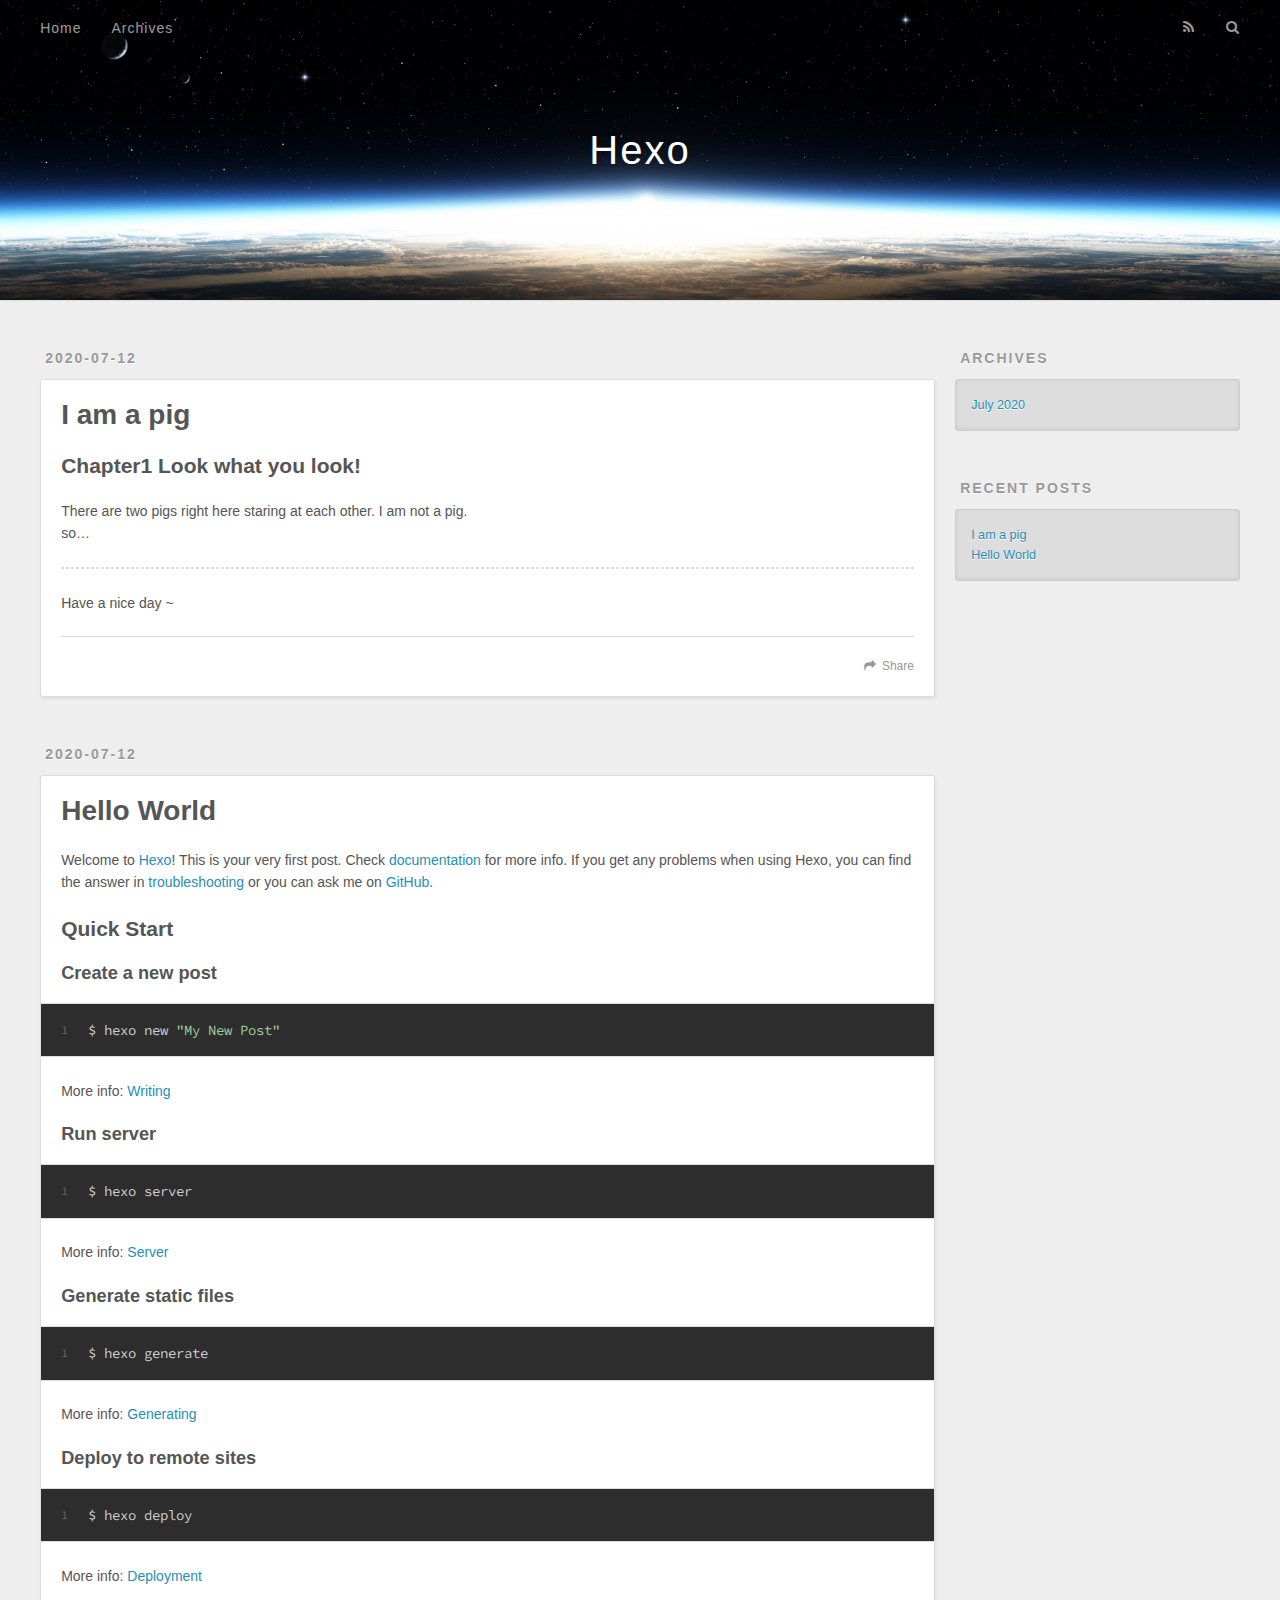
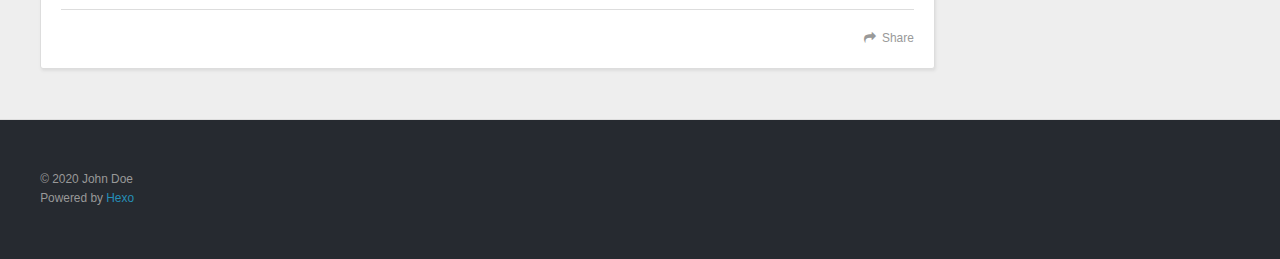
==== index.html @ 0ea75482 "Site updated: 2020-07-12 12:18:48" ====
<!DOCTYPE html>
<html>
<head>
  <meta charset="utf-8">
  

  
  <title>Hexo</title>
  <meta name="viewport" content="width=device-width, initial-scale=1, maximum-scale=1">
  <meta property="og:type" content="website">
<meta property="og:title" content="Hexo">
<meta property="og:url" content="http://yoursite.com/index.html">
<meta property="og:site_name" content="Hexo">
<meta property="og:locale" content="en_US">
<meta property="article:author" content="John Doe">
<meta name="twitter:card" content="summary">
  
    <link rel="alternate" href="/atom.xml" title="Hexo" type="application/atom+xml">
  
  
    <link rel="icon" href="/favicon.png">
  
  
    <link href="//fonts.googleapis.com/css?family=Source+Code+Pro" rel="stylesheet" type="text/css">
  
  
<link rel="stylesheet" href="/css/style.css">

<meta name="generator" content="Hexo 4.2.1"></head>

<body>
  <div id="container">
    <div id="wrap">
      <header id="header">
  <div id="banner"></div>
  <div id="header-outer" class="outer">
    <div id="header-title" class="inner">
      <h1 id="logo-wrap">
        <a href="/" id="logo">Hexo</a>
      </h1>
      
    </div>
    <div id="header-inner" class="inner">
      <nav id="main-nav">
        <a id="main-nav-toggle" class="nav-icon"></a>
        
          <a class="main-nav-link" href="/">Home</a>
        
          <a class="main-nav-link" href="/archives">Archives</a>
        
      </nav>
      <nav id="sub-nav">
        
          <a id="nav-rss-link" class="nav-icon" href="/atom.xml" title="RSS Feed"></a>
        
        <a id="nav-search-btn" class="nav-icon" title="Search"></a>
      </nav>
      <div id="search-form-wrap">
        <form action="//google.com/search" method="get" accept-charset="UTF-8" class="search-form"><input type="search" name="q" class="search-form-input" placeholder="Search"><button type="submit" class="search-form-submit">&#xF002;</button><input type="hidden" name="sitesearch" value="http://yoursite.com"></form>
      </div>
    </div>
  </div>
</header>
      <div class="outer">
        <section id="main">
  
    <article id="post-I-am-a-pig" class="article article-type-post" itemscope itemprop="blogPost">
  <div class="article-meta">
    <a href="/2020/07/12/I-am-a-pig/" class="article-date">
  <time datetime="2020-07-12T03:47:40.000Z" itemprop="datePublished">2020-07-12</time>
</a>
    
  </div>
  <div class="article-inner">
    
    
      <header class="article-header">
        
  
    <h1 itemprop="name">
      <a class="article-title" href="/2020/07/12/I-am-a-pig/">I am a pig</a>
    </h1>
  

      </header>
    
    <div class="article-entry" itemprop="articleBody">
      
        <h2 id="Chapter1-Look-what-you-look"><a href="#Chapter1-Look-what-you-look" class="headerlink" title="Chapter1 Look what you look!"></a>Chapter1 Look what you look!</h2><p>There are two pigs right here staring at each other. I am not a pig.<br>so…</p>
<hr>
<p>Have a nice day ~</p>

      
    </div>
    <footer class="article-footer">
      <a data-url="http://yoursite.com/2020/07/12/I-am-a-pig/" data-id="ckcijpv9600005q3vctbp51r6" class="article-share-link">Share</a>
      
      
    </footer>
  </div>
  
</article>


  
    <article id="post-hello-world" class="article article-type-post" itemscope itemprop="blogPost">
  <div class="article-meta">
    <a href="/2020/07/12/hello-world/" class="article-date">
  <time datetime="2020-07-12T03:37:42.892Z" itemprop="datePublished">2020-07-12</time>
</a>
    
  </div>
  <div class="article-inner">
    
    
      <header class="article-header">
        
  
    <h1 itemprop="name">
      <a class="article-title" href="/2020/07/12/hello-world/">Hello World</a>
    </h1>
  

      </header>
    
    <div class="article-entry" itemprop="articleBody">
      
        <p>Welcome to <a href="https://hexo.io/" target="_blank" rel="noopener">Hexo</a>! This is your very first post. Check <a href="https://hexo.io/docs/" target="_blank" rel="noopener">documentation</a> for more info. If you get any problems when using Hexo, you can find the answer in <a href="https://hexo.io/docs/troubleshooting.html" target="_blank" rel="noopener">troubleshooting</a> or you can ask me on <a href="https://github.com/hexojs/hexo/issues" target="_blank" rel="noopener">GitHub</a>.</p>
<h2 id="Quick-Start"><a href="#Quick-Start" class="headerlink" title="Quick Start"></a>Quick Start</h2><h3 id="Create-a-new-post"><a href="#Create-a-new-post" class="headerlink" title="Create a new post"></a>Create a new post</h3><figure class="highlight bash"><table><tr><td class="gutter"><pre><span class="line">1</span><br></pre></td><td class="code"><pre><span class="line">$ hexo new <span class="string">"My New Post"</span></span><br></pre></td></tr></table></figure>

<p>More info: <a href="https://hexo.io/docs/writing.html" target="_blank" rel="noopener">Writing</a></p>
<h3 id="Run-server"><a href="#Run-server" class="headerlink" title="Run server"></a>Run server</h3><figure class="highlight bash"><table><tr><td class="gutter"><pre><span class="line">1</span><br></pre></td><td class="code"><pre><span class="line">$ hexo server</span><br></pre></td></tr></table></figure>

<p>More info: <a href="https://hexo.io/docs/server.html" target="_blank" rel="noopener">Server</a></p>
<h3 id="Generate-static-files"><a href="#Generate-static-files" class="headerlink" title="Generate static files"></a>Generate static files</h3><figure class="highlight bash"><table><tr><td class="gutter"><pre><span class="line">1</span><br></pre></td><td class="code"><pre><span class="line">$ hexo generate</span><br></pre></td></tr></table></figure>

<p>More info: <a href="https://hexo.io/docs/generating.html" target="_blank" rel="noopener">Generating</a></p>
<h3 id="Deploy-to-remote-sites"><a href="#Deploy-to-remote-sites" class="headerlink" title="Deploy to remote sites"></a>Deploy to remote sites</h3><figure class="highlight bash"><table><tr><td class="gutter"><pre><span class="line">1</span><br></pre></td><td class="code"><pre><span class="line">$ hexo deploy</span><br></pre></td></tr></table></figure>

<p>More info: <a href="https://hexo.io/docs/one-command-deployment.html" target="_blank" rel="noopener">Deployment</a></p>

      
    </div>
    <footer class="article-footer">
      <a data-url="http://yoursite.com/2020/07/12/hello-world/" data-id="ckcijpv9a00015q3v22qj05qs" class="article-share-link">Share</a>
      
      
    </footer>
  </div>
  
</article>


  


</section>
        
          <aside id="sidebar">
  
    

  
    

  
    
  
    
  <div class="widget-wrap">
    <h3 class="widget-title">Archives</h3>
    <div class="widget">
      <ul class="archive-list"><li class="archive-list-item"><a class="archive-list-link" href="/archives/2020/07/">July 2020</a></li></ul>
    </div>
  </div>


  
    
  <div class="widget-wrap">
    <h3 class="widget-title">Recent Posts</h3>
    <div class="widget">
      <ul>
        
          <li>
            <a href="/2020/07/12/I-am-a-pig/">I am a pig</a>
          </li>
        
          <li>
            <a href="/2020/07/12/hello-world/">Hello World</a>
          </li>
        
      </ul>
    </div>
  </div>

  
</aside>
        
      </div>
      <footer id="footer">
  
  <div class="outer">
    <div id="footer-info" class="inner">
      &copy; 2020 John Doe<br>
      Powered by <a href="http://hexo.io/" target="_blank">Hexo</a>
    </div>
  </div>
</footer>
    </div>
    <nav id="mobile-nav">
  
    <a href="/" class="mobile-nav-link">Home</a>
  
    <a href="/archives" class="mobile-nav-link">Archives</a>
  
</nav>
    

<script src="//ajax.googleapis.com/ajax/libs/jquery/2.0.3/jquery.min.js"></script>


  
<link rel="stylesheet" href="/fancybox/jquery.fancybox.css">

  
<script src="/fancybox/jquery.fancybox.pack.js"></script>




<script src="/js/script.js"></script>




  </div>
</body>
</html>
---- css/style.css ----
body {
  width: 100%;
}
body:before,
body:after {
  content: "";
  display: table;
}
body:after {
  clear: both;
}
html,
body,
div,
span,
applet,
object,
iframe,
h1,
h2,
h3,
h4,
h5,
h6,
p,
blockquote,
pre,
a,
abbr,
acronym,
address,
big,
cite,
code,
del,
dfn,
em,
img,
ins,
kbd,
q,
s,
samp,
small,
strike,
strong,
sub,
sup,
tt,
var,
dl,
dt,
dd,
ol,
ul,
li,
fieldset,
form,
label,
legend,
table,
caption,
tbody,
tfoot,
thead,
tr,
th,
td {
  margin: 0;
  padding: 0;
  border: 0;
  outline: 0;
  font-weight: inherit;
  font-style: inherit;
  font-family: inherit;
  font-size: 100%;
  vertical-align: baseline;
}
body {
  line-height: 1;
  color: #000;
  background: #fff;
}
ol,
ul {
  list-style: none;
}
table {
  border-collapse: separate;
  border-spacing: 0;
  vertical-align: middle;
}
caption,
th,
td {
  text-align: left;
  font-weight: normal;
  vertical-align: middle;
}
a img {
  border: none;
}
input,
button {
  margin: 0;
  padding: 0;
}
input::-moz-focus-inner,
button::-moz-focus-inner {
  border: 0;
  padding: 0;
}
@font-face {
  font-family: FontAwesome;
  font-style: normal;
  font-weight: normal;
  src: url("fonts/fontawesome-webfont.eot?v=#4.0.3");
  src: url("fonts/fontawesome-webfont.eot?#iefix&v=#4.0.3") format("embedded-opentype"), url("fonts/fontawesome-webfont.woff?v=#4.0.3") format("woff"), url("fonts/fontawesome-webfont.ttf?v=#4.0.3") format("truetype"), url("fonts/fontawesome-webfont.svg#fontawesomeregular?v=#4.0.3") format("svg");
}
html,
body,
#container {
  height: 100%;
}
body {
  background: #eee;
  font: 14px -apple-system, BlinkMacSystemFont, "Segoe UI", "Roboto", "Oxygen", "Ubuntu", "Cantarell", "Fira Sans", "Droid Sans", "Helvetica Neue", sans-serif;
  -webkit-text-size-adjust: 100%;
}
.outer {
  max-width: 1220px;
  margin: 0 auto;
  padding: 0 20px;
}
.outer:before,
.outer:after {
  content: "";
  display: table;
}
.outer:after {
  clear: both;
}
.inner {
  display: inline;
  float: left;
  width: 98.33333333333333%;
  margin: 0 0.833333333333333%;
}
.left,
.alignleft {
  float: left;
}
.right,
.alignright {
  float: right;
}
.clear {
  clear: both;
}
#container {
  position: relative;
}
.mobile-nav-on {
  overflow: hidden;
}
#wrap {
  height: 100%;
  width: 100%;
  position: absolute;
  top: 0;
  left: 0;
  -webkit-transition: 0.2s ease-out;
  -moz-transition: 0.2s ease-out;
  -ms-transition: 0.2s ease-out;
  transition: 0.2s ease-out;
  z-index: 1;
  background: #eee;
}
.mobile-nav-on #wrap {
  left: 280px;
}
@media screen and (min-width: 768px) {
  #main {
    display: inline;
    float: left;
    width: 73.33333333333333%;
    margin: 0 0.833333333333333%;
  }
}
.article-date,
.article-category-link,
.archive-year,
.widget-title {
  text-decoration: none;
  text-transform: uppercase;
  letter-spacing: 2px;
  color: #999;
  margin-bottom: 1em;
  margin-left: 5px;
  line-height: 1em;
  text-shadow: 0 1px #fff;
  font-weight: bold;
}
.article-inner,
.archive-article-inner {
  background: #fff;
  -webkit-box-shadow: 1px 2px 3px #ddd;
  box-shadow: 1px 2px 3px #ddd;
  border: 1px solid #ddd;
  border-radius: 3px;
}
.article-entry h1,
.widget h1 {
  font-size: 2em;
}
.article-entry h2,
.widget h2 {
  font-size: 1.5em;
}
.article-entry h3,
.widget h3 {
  font-size: 1.3em;
}
.article-entry h4,
.widget h4 {
  font-size: 1.2em;
}
.article-entry h5,
.widget h5 {
  font-size: 1em;
}
.article-entry h6,
.widget h6 {
  font-size: 1em;
  color: #999;
}
.article-entry hr,
.widget hr {
  border: 1px dashed #ddd;
}
.article-entry strong,
.widget strong {
  font-weight: bold;
}
.article-entry em,
.widget em,
.article-entry cite,
.widget cite {
  font-style: italic;
}
.article-entry sup,
.widget sup,
.article-entry sub,
.widget sub {
  font-size: 0.75em;
  line-height: 0;
  position: relative;
  vertical-align: baseline;
}
.article-entry sup,
.widget sup {
  top: -0.5em;
}
.article-entry sub,
.widget sub {
  bottom: -0.2em;
}
.article-entry small,
.widget small {
  font-size: 0.85em;
}
.article-entry acronym,
.widget acronym,
.article-entry abbr,
.widget abbr {
  border-bottom: 1px dotted;
}
.article-entry ul,
.widget ul,
.article-entry ol,
.widget ol,
.article-entry dl,
.widget dl {
  margin: 0 20px;
  line-height: 1.6em;
}
.article-entry ul ul,
.widget ul ul,
.article-entry ol ul,
.widget ol ul,
.article-entry ul ol,
.widget ul ol,
.article-entry ol ol,
.widget ol ol {
  margin-top: 0;
  margin-bottom: 0;
}
.article-entry ul,
.widget ul {
  list-style: disc;
}
.article-entry ol,
.widget ol {
  list-style: decimal;
}
.article-entry dt,
.widget dt {
  font-weight: bold;
}
#header {
  height: 300px;
  position: relative;
  border-bottom: 1px solid #ddd;
}
#header:before,
#header:after {
  content: "";
  position: absolute;
  left: 0;
  right: 0;
  height: 40px;
}
#header:before {
  top: 0;
  background: -webkit-linear-gradient(rgba(0,0,0,0.2), transparent);
  background: -moz-linear-gradient(rgba(0,0,0,0.2), transparent);
  background: -ms-linear-gradient(rgba(0,0,0,0.2), transparent);
  background: linear-gradient(rgba(0,0,0,0.2), transparent);
}
#header:after {
  bottom: 0;
  background: -webkit-linear-gradient(transparent, rgba(0,0,0,0.2));
  background: -moz-linear-gradient(transparent, rgba(0,0,0,0.2));
  background: -ms-linear-gradient(transparent, rgba(0,0,0,0.2));
  background: linear-gradient(transparent, rgba(0,0,0,0.2));
}
#header-outer {
  height: 100%;
  position: relative;
}
#header-inner {
  position: relative;
  overflow: hidden;
}
#banner {
  position: absolute;
  top: 0;
  left: 0;
  width: 100%;
  height: 100%;
  background: url("images/banner.jpg") center #000;
  -webkit-background-size: cover;
  -moz-background-size: cover;
  background-size: cover;
  z-index: -1;
}
#header-title {
  text-align: center;
  height: 40px;
  position: absolute;
  top: 50%;
  left: 0;
  margin-top: -20px;
}
#logo,
#subtitle {
  text-decoration: none;
  color: #fff;
  font-weight: 300;
  text-shadow: 0 1px 4px rgba(0,0,0,0.3);
}
#logo {
  font-size: 40px;
  line-height: 40px;
  letter-spacing: 2px;
}
#subtitle {
  font-size: 16px;
  line-height: 16px;
  letter-spacing: 1px;
}
#subtitle-wrap {
  margin-top: 16px;
}
#main-nav {
  float: left;
  margin-left: -15px;
}
.nav-icon,
.main-nav-link {
  float: left;
  color: #fff;
  opacity: 0.6;
  text-decoration: none;
  text-shadow: 0 1px rgba(0,0,0,0.2);
  -webkit-transition: opacity 0.2s;
  -moz-transition: opacity 0.2s;
  -ms-transition: opacity 0.2s;
  transition: opacity 0.2s;
  display: block;
  padding: 20px 15px;
}
.nav-icon:hover,
.main-nav-link:hover {
  opacity: 1;
}
.nav-icon {
  font-family: FontAwesome;
  text-align: center;
  font-size: 14px;
  width: 14px;
  height: 14px;
  padding: 20px 15px;
  position: relative;
  cursor: pointer;
}
.main-nav-link {
  font-weight: 300;
  letter-spacing: 1px;
}
@media screen and (max-width: 479px) {
  .main-nav-link {
    display: none;
  }
}
#main-nav-toggle {
  display: none;
}
#main-nav-toggle:before {
  content: "\f0c9";
}
@media screen and (max-width: 479px) {
  #main-nav-toggle {
    display: block;
  }
}
#sub-nav {
  float: right;
  margin-right: -15px;
}
#nav-rss-link:before {
  content: "\f09e";
}
#nav-search-btn:before {
  content: "\f002";
}
#search-form-wrap {
  position: absolute;
  top: 15px;
  width: 150px;
  height: 30px;
  right: -150px;
  opacity: 0;
  -webkit-transition: 0.2s ease-out;
  -moz-transition: 0.2s ease-out;
  -ms-transition: 0.2s ease-out;
  transition: 0.2s ease-out;
}
#search-form-wrap.on {
  opacity: 1;
  right: 0;
}
@media screen and (max-width: 479px) {
  #search-form-wrap {
    width: 100%;
    right: -100%;
  }
}
.search-form {
  position: absolute;
  top: 0;
  left: 0;
  right: 0;
  background: #fff;
  padding: 5px 15px;
  border-radius: 15px;
  -webkit-box-shadow: 0 0 10px rgba(0,0,0,0.3);
  box-shadow: 0 0 10px rgba(0,0,0,0.3);
}
.search-form-input {
  border: none;
  background: none;
  color: #555;
  width: 100%;
  font: 13px -apple-system, BlinkMacSystemFont, "Segoe UI", "Roboto", "Oxygen", "Ubuntu", "Cantarell", "Fira Sans", "Droid Sans", "Helvetica Neue", sans-serif;
  outline: none;
}
.search-form-input::-webkit-search-results-decoration,
.search-form-input::-webkit-search-cancel-button {
  -webkit-appearance: none;
}
.search-form-submit {
  position: absolute;
  top: 50%;
  right: 10px;
  margin-top: -7px;
  font: 13px FontAwesome;
  border: none;
  background: none;
  color: #bbb;
  cursor: pointer;
}
.search-form-submit:hover,
.search-form-submit:focus {
  color: #777;
}
.article {
  margin: 50px 0;
}
.article-inner {
  overflow: hidden;
}
.article-meta:before,
.article-meta:after {
  content: "";
  display: table;
}
.article-meta:after {
  clear: both;
}
.article-date {
  float: left;
}
.article-category {
  float: left;
  line-height: 1em;
  color: #ccc;
  text-shadow: 0 1px #fff;
  margin-left: 8px;
}
.article-category:before {
  content: "\2022";
}
.article-category-link {
  margin: 0 12px 1em;
}
.article-header {
  padding: 20px 20px 0;
}
.article-title {
  text-decoration: none;
  font-size: 2em;
  font-weight: bold;
  color: #555;
  line-height: 1.1em;
  -webkit-transition: color 0.2s;
  -moz-transition: color 0.2s;
  -ms-transition: color 0.2s;
  transition: color 0.2s;
}
a.article-title:hover {
  color: #258fb8;
}
.article-entry {
  color: #555;
  padding: 0 20px;
}
.article-entry:before,
.article-entry:after {
  content: "";
  display: table;
}
.article-entry:after {
  clear: both;
}
.article-entry p,
.article-entry table {
  line-height: 1.6em;
  margin: 1.6em 0;
}
.article-entry h1,
.article-entry h2,
.article-entry h3,
.article-entry h4,
.article-entry h5,
.article-entry h6 {
  font-weight: bold;
}
.article-entry h1,
.article-entry h2,
.article-entry h3,
.article-entry h4,
.article-entry h5,
.article-entry h6 {
  line-height: 1.1em;
  margin: 1.1em 0;
}
.article-entry a {
  color: #258fb8;
  text-decoration: none;
}
.article-entry a:hover {
  text-decoration: underline;
}
.article-entry ul,
.article-entry ol,
.article-entry dl {
  margin-top: 1.6em;
  margin-bottom: 1.6em;
}
.article-entry img,
.article-entry video {
  max-width: 100%;
  height: auto;
  display: block;
  margin: auto;
}
.article-entry iframe {
  border: none;
}
.article-entry table {
  width: 100%;
  border-collapse: collapse;
  border-spacing: 0;
}
.article-entry th {
  font-weight: bold;
  border-bottom: 3px solid #ddd;
  padding-bottom: 0.5em;
}
.article-entry td {
  border-bottom: 1px solid #ddd;
  padding: 10px 0;
}
.article-entry blockquote {
  font-family: Georgia, "Times New Roman", serif;
  font-size: 1.4em;
  margin: 1.6em 20px;
  text-align: center;
}
.article-entry blockquote footer {
  font-size: 14px;
  margin: 1.6em 0;
  font-family: -apple-system, BlinkMacSystemFont, "Segoe UI", "Roboto", "Oxygen", "Ubuntu", "Cantarell", "Fira Sans", "Droid Sans", "Helvetica Neue", sans-serif;
}
.article-entry blockquote footer cite:before {
  content: "—";
  padding: 0 0.5em;
}
.article-entry .pullquote {
  text-align: left;
  width: 45%;
  margin: 0;
}
.article-entry .pullquote.left {
  margin-left: 0.5em;
  margin-right: 1em;
}
.article-entry .pullquote.right {
  margin-right: 0.5em;
  margin-left: 1em;
}
.article-entry .caption {
  color: #999;
  display: block;
  font-size: 0.9em;
  margin-top: 0.5em;
  position: relative;
  text-align: center;
}
.article-entry .video-container {
  position: relative;
  padding-top: 56.25%;
  height: 0;
  overflow: hidden;
}
.article-entry .video-container iframe,
.article-entry .video-container object,
.article-entry .video-container embed {
  position: absolute;
  top: 0;
  left: 0;
  width: 100%;
  height: 100%;
  margin-top: 0;
}
.article-more-link a {
  display: inline-block;
  line-height: 1em;
  padding: 6px 15px;
  border-radius: 15px;
  background: #eee;
  color: #999;
  text-shadow: 0 1px #fff;
  text-decoration: none;
}
.article-more-link a:hover {
  background: #258fb8;
  color: #fff;
  text-decoration: none;
  text-shadow: 0 1px #1e7293;
}
.article-footer {
  font-size: 0.85em;
  line-height: 1.6em;
  border-top: 1px solid #ddd;
  padding-top: 1.6em;
  margin: 0 20px 20px;
}
.article-footer:before,
.article-footer:after {
  content: "";
  display: table;
}
.article-footer:after {
  clear: both;
}
.article-footer a {
  color: #999;
  text-decoration: none;
}
.article-footer a:hover {
  color: #555;
}
.article-tag-list-item {
  float: left;
  margin-right: 10px;
}
.article-tag-list-link:before {
  content: "#";
}
.article-comment-link {
  float: right;
}
.article-comment-link:before {
  content: "\f075";
  font-family: FontAwesome;
  padding-right: 8px;
}
.article-share-link {
  cursor: pointer;
  float: right;
  margin-left: 20px;
}
.article-share-link:before {
  content: "\f064";
  font-family: FontAwesome;
  padding-right: 6px;
}
#article-nav {
  position: relative;
}
#article-nav:before,
#article-nav:after {
  content: "";
  display: table;
}
#article-nav:after {
  clear: both;
}
@media screen and (min-width: 768px) {
  #article-nav {
    margin: 50px 0;
  }
  #article-nav:before {
    width: 8px;
    height: 8px;
    position: absolute;
    top: 50%;
    left: 50%;
    margin-top: -4px;
    margin-left: -4px;
    content: "";
    border-radius: 50%;
    background: #ddd;
    -webkit-box-shadow: 0 1px 2px #fff;
    box-shadow: 0 1px 2px #fff;
  }
}
.article-nav-link-wrap {
  text-decoration: none;
  text-shadow: 0 1px #fff;
  color: #999;
  -webkit-box-sizing: border-box;
  -moz-box-sizing: border-box;
  box-sizing: border-box;
  margin-top: 50px;
  text-align: center;
  display: block;
}
.article-nav-link-wrap:hover {
  color: #555;
}
@media screen and (min-width: 768px) {
  .article-nav-link-wrap {
    width: 50%;
    margin-top: 0;
  }
}
@media screen and (min-width: 768px) {
  #article-nav-newer {
    float: left;
    text-align: right;
    padding-right: 20px;
  }
}
@media screen and (min-width: 768px) {
  #article-nav-older {
    float: right;
    text-align: left;
    padding-left: 20px;
  }
}
.article-nav-caption {
  text-transform: uppercase;
  letter-spacing: 2px;
  color: #ddd;
  line-height: 1em;
  font-weight: bold;
}
#article-nav-newer .article-nav-caption {
  margin-right: -2px;
}
.article-nav-title {
  font-size: 0.85em;
  line-height: 1.6em;
  margin-top: 0.5em;
}
.article-share-box {
  position: absolute;
  display: none;
  background: #fff;
  -webkit-box-shadow: 1px 2px 10px rgba(0,0,0,0.2);
  box-shadow: 1px 2px 10px rgba(0,0,0,0.2);
  border-radius: 3px;
  margin-left: -145px;
  overflow: hidden;
  z-index: 1;
}
.article-share-box.on {
  display: block;
}
.article-share-input {
  width: 100%;
  background: none;
  -webkit-box-sizing: border-box;
  -moz-box-sizing: border-box;
  box-sizing: border-box;
  font: 14px -apple-system, BlinkMacSystemFont, "Segoe UI", "Roboto", "Oxygen", "Ubuntu", "Cantarell", "Fira Sans", "Droid Sans", "Helvetica Neue", sans-serif;
  padding: 0 15px;
  color: #555;
  outline: none;
  border: 1px solid #ddd;
  border-radius: 3px 3px 0 0;
  height: 36px;
  line-height: 36px;
}
.article-share-links {
  background: #eee;
}
.article-share-links:before,
.article-share-links:after {
  content: "";
  display: table;
}
.article-share-links:after {
  clear: both;
}
.article-share-twitter,
.article-share-facebook,
.article-share-pinterest,
.article-share-google {
  width: 50px;
  height: 36px;
  display: block;
  float: left;
  position: relative;
  color: #999;
  text-shadow: 0 1px #fff;
}
.article-share-twitter:before,
.article-share-facebook:before,
.article-share-pinterest:before,
.article-share-google:before {
  font-size: 20px;
  font-family: FontAwesome;
  width: 20px;
  height: 20px;
  position: absolute;
  top: 50%;
  left: 50%;
  margin-top: -10px;
  margin-left: -10px;
  text-align: center;
}
.article-share-twitter:hover,
.article-share-facebook:hover,
.article-share-pinterest:hover,
.article-share-google:hover {
  color: #fff;
}
.article-share-twitter:before {
  content: "\f099";
}
.article-share-twitter:hover {
  background: #00aced;
  text-shadow: 0 1px #008abe;
}
.article-share-facebook:before {
  content: "\f09a";
}
.article-share-facebook:hover {
  background: #3b5998;
  text-shadow: 0 1px #2f477a;
}
.article-share-pinterest:before {
  content: "\f0d2";
}
.article-share-pinterest:hover {
  background: #cb2027;
  text-shadow: 0 1px #a21a1f;
}
.article-share-google:before {
  content: "\f0d5";
}
.article-share-google:hover {
  background: #dd4b39;
  text-shadow: 0 1px #be3221;
}
.article-gallery {
  background: #000;
  position: relative;
}
.article-gallery-photos {
  position: relative;
  overflow: hidden;
}
.article-gallery-img {
  display: none;
  max-width: 100%;
}
.article-gallery-img:first-child {
  display: block;
}
.article-gallery-img.loaded {
  position: absolute;
  display: block;
}
.article-gallery-img img {
  display: block;
  max-width: 100%;
  margin: 0 auto;
}
#comments {
  background: #fff;
  -webkit-box-shadow: 1px 2px 3px #ddd;
  box-shadow: 1px 2px 3px #ddd;
  padding: 20px;
  border: 1px solid #ddd;
  border-radius: 3px;
  margin: 50px 0;
}
#comments a {
  color: #258fb8;
}
.archives-wrap {
  margin: 50px 0;
}
.archives:before,
.archives:after {
  content: "";
  display: table;
}
.archives:after {
  clear: both;
}
.archive-year-wrap {
  margin-bottom: 1em;
}
.archives {
  -webkit-column-gap: 10px;
  -moz-column-gap: 10px;
  column-gap: 10px;
}
@media screen and (min-width: 480px) and (max-width: 767px) {
  .archives {
    -webkit-column-count: 2;
    -moz-column-count: 2;
    column-count: 2;
  }
}
@media screen and (min-width: 768px) {
  .archives {
    -webkit-column-count: 3;
    -moz-column-count: 3;
    column-count: 3;
  }
}
.archive-article {
  -webkit-column-break-inside: avoid;
  page-break-inside: avoid;
  overflow: hidden;
  break-inside: avoid-column;
}
.archive-article-inner {
  padding: 10px;
  margin-bottom: 15px;
}
.archive-article-title {
  text-decoration: none;
  font-weight: bold;
  color: #555;
  -webkit-transition: color 0.2s;
  -moz-transition: color 0.2s;
  -ms-transition: color 0.2s;
  transition: color 0.2s;
  line-height: 1.6em;
}
.archive-article-title:hover {
  color: #258fb8;
}
.archive-article-footer {
  margin-top: 1em;
}
.archive-article-date {
  color: #999;
  text-decoration: none;
  font-size: 0.85em;
  line-height: 1em;
  margin-bottom: 0.5em;
  display: block;
}
#page-nav {
  margin: 50px auto;
  background: #fff;
  -webkit-box-shadow: 1px 2px 3px #ddd;
  box-shadow: 1px 2px 3px #ddd;
  border: 1px solid #ddd;
  border-radius: 3px;
  text-align: center;
  color: #999;
  overflow: hidden;
}
#page-nav:before,
#page-nav:after {
  content: "";
  display: table;
}
#page-nav:after {
  clear: both;
}
#page-nav a,
#page-nav span {
  padding: 10px 20px;
  line-height: 1;
  height: 2ex;
}
#page-nav a {
  color: #999;
  text-decoration: none;
}
#page-nav a:hover {
  background: #999;
  color: #fff;
}
#page-nav .prev {
  float: left;
}
#page-nav .next {
  float: right;
}
#page-nav .page-number {
  display: inline-block;
}
@media screen and (max-width: 479px) {
  #page-nav .page-number {
    display: none;
  }
}
#page-nav .current {
  color: #555;
  font-weight: bold;
}
#page-nav .space {
  color: #ddd;
}
#footer {
  background: #262a30;
  padding: 50px 0;
  border-top: 1px solid #ddd;
  color: #999;
}
#footer a {
  color: #258fb8;
  text-decoration: none;
}
#footer a:hover {
  text-decoration: underline;
}
#footer-info {
  line-height: 1.6em;
  font-size: 0.85em;
}
.article-entry pre,
.article-entry .highlight {
  background: #2d2d2d;
  margin: 0 -20px;
  padding: 15px 20px;
  border-style: solid;
  border-color: #ddd;
  border-width: 1px 0;
  overflow: auto;
  color: #ccc;
  line-height: 22.400000000000002px;
}
.article-entry .highlight .gutter pre,
.article-entry .gist .gist-file .gist-data .line-numbers {
  color: #666;
  font-size: 0.85em;
}
.article-entry pre,
.article-entry code {
  font-family: "Source Code Pro", Consolas, Monaco, Menlo, Consolas, monospace;
}
.article-entry code {
  background: #eee;
  text-shadow: 0 1px #fff;
  padding: 0 0.3em;
}
.article-entry pre code {
  background: none;
  text-shadow: none;
  padding: 0;
}
.article-entry .highlight pre {
  border: none;
  margin: 0;
  padding: 0;
}
.article-entry .highlight table {
  margin: 0;
  width: auto;
}
.article-entry .highlight td {
  border: none;
  padding: 0;
}
.article-entry .highlight figcaption {
  font-size: 0.85em;
  color: #999;
  line-height: 1em;
  margin-bottom: 1em;
}
.article-entry .highlight figcaption:before,
.article-entry .highlight figcaption:after {
  content: "";
  display: table;
}
.article-entry .highlight figcaption:after {
  clear: both;
}
.article-entry .highlight figcaption a {
  float: right;
}
.article-entry .highlight .gutter pre {
  text-align: right;
  padding-right: 20px;
}
.article-entry .highlight .line {
  height: 22.400000000000002px;
}
.article-entry .highlight .line.marked {
  background: #515151;
}
.article-entry .gist {
  margin: 0 -20px;
  border-style: solid;
  border-color: #ddd;
  border-width: 1px 0;
  background: #2d2d2d;
  padding: 15px 20px 15px 0;
}
.article-entry .gist .gist-file {
  border: none;
  font-family: "Source Code Pro", Consolas, Monaco, Menlo, Consolas, monospace;
  margin: 0;
}
.article-entry .gist .gist-file .gist-data {
  background: none;
  border: none;
}
.article-entry .gist .gist-file .gist-data .line-numbers {
  background: none;
  border: none;
  padding: 0 20px 0 0;
}
.article-entry .gist .gist-file .gist-data .line-data {
  padding: 0 !important;
}
.article-entry .gist .gist-file .highlight {
  margin: 0;
  padding: 0;
  border: none;
}
.article-entry .gist .gist-file .gist-meta {
  background: #2d2d2d;
  color: #999;
  font: 0.85em -apple-system, BlinkMacSystemFont, "Segoe UI", "Roboto", "Oxygen", "Ubuntu", "Cantarell", "Fira Sans", "Droid Sans", "Helvetica Neue", sans-serif;
  text-shadow: 0 0;
  padding: 0;
  margin-top: 1em;
  margin-left: 20px;
}
.article-entry .gist .gist-file .gist-meta a {
  color: #258fb8;
  font-weight: normal;
}
.article-entry .gist .gist-file .gist-meta a:hover {
  text-decoration: underline;
}
pre .comment,
pre .title {
  color: #999;
}
pre .variable,
pre .attribute,
pre .tag,
pre .regexp,
pre .ruby .constant,
pre .xml .tag .title,
pre .xml .pi,
pre .xml .doctype,
pre .html .doctype,
pre .css .id,
pre .css .class,
pre .css .pseudo {
  color: #f2777a;
}
pre .number,
pre .preprocessor,
pre .built_in,
pre .literal,
pre .params,
pre .constant {
  color: #f99157;
}
pre .class,
pre .ruby .class .title,
pre .css .rules .attribute {
  color: #9c9;
}
pre .string,
pre .value,
pre .inheritance,
pre .header,
pre .ruby .symbol,
pre .xml .cdata {
  color: #9c9;
}
pre .css .hexcolor {
  color: #6cc;
}
pre .function,
pre .python .decorator,
pre .python .title,
pre .ruby .function .title,
pre .ruby .title .keyword,
pre .perl .sub,
pre .javascript .title,
pre .coffeescript .title {
  color: #69c;
}
pre .keyword,
pre .javascript .function {
  color: #c9c;
}
@media screen and (max-width: 479px) {
  #mobile-nav {
    position: absolute;
    top: 0;
    left: 0;
    width: 280px;
    height: 100%;
    background: #191919;
    border-right: 1px solid #fff;
  }
}
@media screen and (max-width: 479px) {
  .mobile-nav-link {
    display: block;
    color: #999;
    text-decoration: none;
    padding: 15px 20px;
    font-weight: bold;
  }
  .mobile-nav-link:hover {
    color: #fff;
  }
}
@media screen and (min-width: 768px) {
  #sidebar {
    display: inline;
    float: left;
    width: 23.333333333333332%;
    margin: 0 0.833333333333333%;
  }
}
.widget-wrap {
  margin: 50px 0;
}
.widget {
  color: #777;
  text-shadow: 0 1px #fff;
  background: #ddd;
  -webkit-box-shadow: 0 -1px 4px #ccc inset;
  box-shadow: 0 -1px 4px #ccc inset;
  border: 1px solid #ccc;
  padding: 15px;
  border-radius: 3px;
}
.widget a {
  color: #258fb8;
  text-decoration: none;
}
.widget a:hover {
  text-decoration: underline;
}
.widget ul ul,
.widget ol ul,
.widget dl ul,
.widget ul ol,
.widget ol ol,
.widget dl ol,
.widget ul dl,
.widget ol dl,
.widget dl dl {
  margin-left: 15px;
  list-style: disc;
}
.widget {
  line-height: 1.6em;
  word-wrap: break-word;
  font-size: 0.9em;
}
.widget ul,
.widget ol {
  list-style: none;
  margin: 0;
}
.widget ul ul,
.widget ol ul,
.widget ul ol,
.widget ol ol {
  margin: 0 20px;
}
.widget ul ul,
.widget ol ul {
  list-style: disc;
}
.widget ul ol,
.widget ol ol {
  list-style: decimal;
}
.category-list-count,
.tag-list-count,
.archive-list-count {
  padding-left: 5px;
  color: #999;
  font-size: 0.85em;
}
.category-list-count:before,
.tag-list-count:before,
.archive-list-count:before {
  content: "(";
}
.category-list-count:after,
.tag-list-count:after,
.archive-list-count:after {
  content: ")";
}
.tagcloud a {
  margin-right: 5px;
  display: inline-block;
}
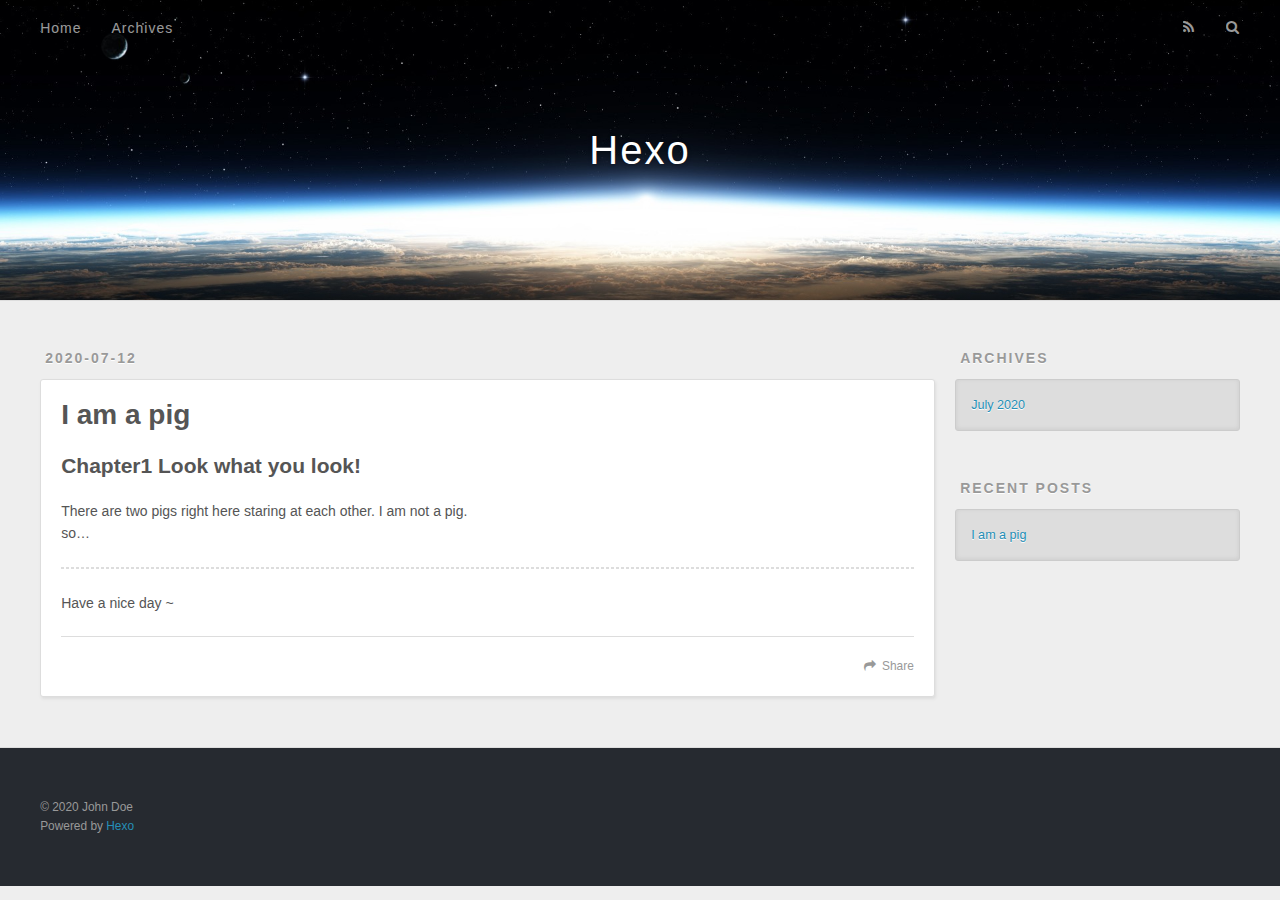
==== commit c269c1a8: "Site updated: 2020-07-12 12:20:25" ====
--- a/index.html
+++ b/index.html
@@ -103,55 +103,6 @@
 
 
   
-    <article id="post-hello-world" class="article article-type-post" itemscope itemprop="blogPost">
-  <div class="article-meta">
-    <a href="/2020/07/12/hello-world/" class="article-date">
-  <time datetime="2020-07-12T03:37:42.892Z" itemprop="datePublished">2020-07-12</time>
-</a>
-    
-  </div>
-  <div class="article-inner">
-    
-    
-      <header class="article-header">
-        
-  
-    <h1 itemprop="name">
-      <a class="article-title" href="/2020/07/12/hello-world/">Hello World</a>
-    </h1>
-  
-
-      </header>
-    
-    <div class="article-entry" itemprop="articleBody">
-      
-        <p>Welcome to <a href="https://hexo.io/" target="_blank" rel="noopener">Hexo</a>! This is your very first post. Check <a href="https://hexo.io/docs/" target="_blank" rel="noopener">documentation</a> for more info. If you get any problems when using Hexo, you can find the answer in <a href="https://hexo.io/docs/troubleshooting.html" target="_blank" rel="noopener">troubleshooting</a> or you can ask me on <a href="https://github.com/hexojs/hexo/issues" target="_blank" rel="noopener">GitHub</a>.</p>
-<h2 id="Quick-Start"><a href="#Quick-Start" class="headerlink" title="Quick Start"></a>Quick Start</h2><h3 id="Create-a-new-post"><a href="#Create-a-new-post" class="headerlink" title="Create a new post"></a>Create a new post</h3><figure class="highlight bash"><table><tr><td class="gutter"><pre><span class="line">1</span><br></pre></td><td class="code"><pre><span class="line">$ hexo new <span class="string">"My New Post"</span></span><br></pre></td></tr></table></figure>
-
-<p>More info: <a href="https://hexo.io/docs/writing.html" target="_blank" rel="noopener">Writing</a></p>
-<h3 id="Run-server"><a href="#Run-server" class="headerlink" title="Run server"></a>Run server</h3><figure class="highlight bash"><table><tr><td class="gutter"><pre><span class="line">1</span><br></pre></td><td class="code"><pre><span class="line">$ hexo server</span><br></pre></td></tr></table></figure>
-
-<p>More info: <a href="https://hexo.io/docs/server.html" target="_blank" rel="noopener">Server</a></p>
-<h3 id="Generate-static-files"><a href="#Generate-static-files" class="headerlink" title="Generate static files"></a>Generate static files</h3><figure class="highlight bash"><table><tr><td class="gutter"><pre><span class="line">1</span><br></pre></td><td class="code"><pre><span class="line">$ hexo generate</span><br></pre></td></tr></table></figure>
-
-<p>More info: <a href="https://hexo.io/docs/generating.html" target="_blank" rel="noopener">Generating</a></p>
-<h3 id="Deploy-to-remote-sites"><a href="#Deploy-to-remote-sites" class="headerlink" title="Deploy to remote sites"></a>Deploy to remote sites</h3><figure class="highlight bash"><table><tr><td class="gutter"><pre><span class="line">1</span><br></pre></td><td class="code"><pre><span class="line">$ hexo deploy</span><br></pre></td></tr></table></figure>
-
-<p>More info: <a href="https://hexo.io/docs/one-command-deployment.html" target="_blank" rel="noopener">Deployment</a></p>
-
-      
-    </div>
-    <footer class="article-footer">
-      <a data-url="http://yoursite.com/2020/07/12/hello-world/" data-id="ckcijpv9a00015q3v22qj05qs" class="article-share-link">Share</a>
-      
-      
-    </footer>
-  </div>
-  
-</article>
-
-
-  
 
 
 </section>
@@ -184,10 +135,6 @@
         
           <li>
             <a href="/2020/07/12/I-am-a-pig/">I am a pig</a>
-          </li>
-        
-          <li>
-            <a href="/2020/07/12/hello-world/">Hello World</a>
           </li>
         
       </ul>
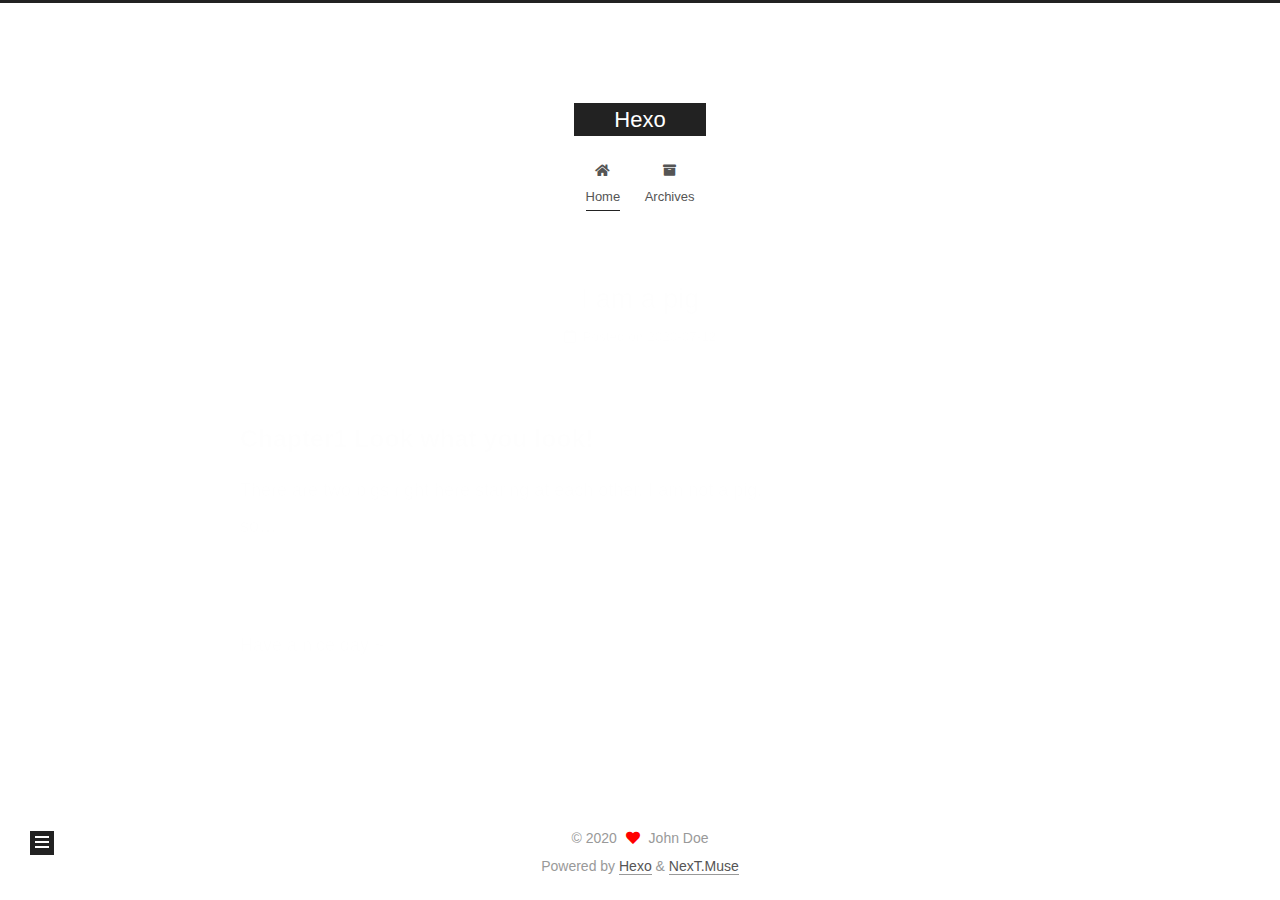
==== commit 7105a61d: "Site updated: 2020-07-12 12:54:22" ====
--- a/index.html
+++ b/index.html
@@ -1,12 +1,25 @@
 <!DOCTYPE html>
-<html>
+<html lang="en">
 <head>
-  <meta charset="utf-8">
-  
-
-  
-  <title>Hexo</title>
-  <meta name="viewport" content="width=device-width, initial-scale=1, maximum-scale=1">
+  <meta charset="UTF-8">
+<meta name="viewport" content="width=device-width, initial-scale=1, maximum-scale=2">
+<meta name="theme-color" content="#222">
+<meta name="generator" content="Hexo 4.2.1">
+  <link rel="apple-touch-icon" sizes="180x180" href="/images/apple-touch-icon-next.png">
+  <link rel="icon" type="image/png" sizes="32x32" href="/images/favicon-32x32-next.png">
+  <link rel="icon" type="image/png" sizes="16x16" href="/images/favicon-16x16-next.png">
+  <link rel="mask-icon" href="/images/logo.svg" color="#222">
+
+<link rel="stylesheet" href="/css/main.css">
+
+
+<link rel="stylesheet" href="/lib/font-awesome/css/all.min.css">
+
+<script id="hexo-configurations">
+    var NexT = window.NexT || {};
+    var CONFIG = {"hostname":"yoursite.com","root":"/","scheme":"Muse","version":"7.8.0","exturl":false,"sidebar":{"position":"left","display":"post","padding":18,"offset":12,"onmobile":false},"copycode":{"enable":false,"show_result":false,"style":null},"back2top":{"enable":true,"sidebar":false,"scrollpercent":false},"bookmark":{"enable":false,"color":"#222","save":"auto"},"fancybox":false,"mediumzoom":false,"lazyload":false,"pangu":false,"comments":{"style":"tabs","active":null,"storage":true,"lazyload":false,"nav":null},"algolia":{"hits":{"per_page":10},"labels":{"input_placeholder":"Search for Posts","hits_empty":"We didn't find any results for the search: ${query}","hits_stats":"${hits} results found in ${time} ms"}},"localsearch":{"enable":false,"trigger":"auto","top_n_per_article":1,"unescape":false,"preload":false},"motion":{"enable":true,"async":false,"transition":{"post_block":"fadeIn","post_header":"slideDownIn","post_body":"slideDownIn","coll_header":"slideLeftIn","sidebar":"slideUpIn"}}};
+  </script>
+
   <meta property="og:type" content="website">
 <meta property="og:title" content="Hexo">
 <meta property="og:url" content="http://yoursite.com/index.html">
@@ -14,173 +27,334 @@
 <meta property="og:locale" content="en_US">
 <meta property="article:author" content="John Doe">
 <meta name="twitter:card" content="summary">
-  
-    <link rel="alternate" href="/atom.xml" title="Hexo" type="application/atom+xml">
-  
-  
-    <link rel="icon" href="/favicon.png">
-  
-  
-    <link href="//fonts.googleapis.com/css?family=Source+Code+Pro" rel="stylesheet" type="text/css">
-  
-  
-<link rel="stylesheet" href="/css/style.css">
-
-<meta name="generator" content="Hexo 4.2.1"></head>
-
-<body>
-  <div id="container">
-    <div id="wrap">
-      <header id="header">
-  <div id="banner"></div>
-  <div id="header-outer" class="outer">
-    <div id="header-title" class="inner">
-      <h1 id="logo-wrap">
-        <a href="/" id="logo">Hexo</a>
-      </h1>
+
+<link rel="canonical" href="http://yoursite.com/">
+
+
+<script id="page-configurations">
+  // https://hexo.io/docs/variables.html
+  CONFIG.page = {
+    sidebar: "",
+    isHome : true,
+    isPost : false,
+    lang   : 'en'
+  };
+</script>
+
+  <title>Hexo</title>
+  
+
+
+
+
+
+
+  <noscript>
+  <style>
+  .use-motion .brand,
+  .use-motion .menu-item,
+  .sidebar-inner,
+  .use-motion .post-block,
+  .use-motion .pagination,
+  .use-motion .comments,
+  .use-motion .post-header,
+  .use-motion .post-body,
+  .use-motion .collection-header { opacity: initial; }
+
+  .use-motion .site-title,
+  .use-motion .site-subtitle {
+    opacity: initial;
+    top: initial;
+  }
+
+  .use-motion .logo-line-before i { left: initial; }
+  .use-motion .logo-line-after i { right: initial; }
+  </style>
+</noscript>
+
+</head>
+
+<body itemscope itemtype="http://schema.org/WebPage">
+  <div class="container use-motion">
+    <div class="headband"></div>
+
+    <header class="header" itemscope itemtype="http://schema.org/WPHeader">
+      <div class="header-inner"><div class="site-brand-container">
+  <div class="site-nav-toggle">
+    <div class="toggle" aria-label="Toggle navigation bar">
+      <span class="toggle-line toggle-line-first"></span>
+      <span class="toggle-line toggle-line-middle"></span>
+      <span class="toggle-line toggle-line-last"></span>
+    </div>
+  </div>
+
+  <div class="site-meta">
+
+    <a href="/" class="brand" rel="start">
+      <span class="logo-line-before"><i></i></span>
+      <h1 class="site-title">Hexo</h1>
+      <span class="logo-line-after"><i></i></span>
+    </a>
+  </div>
+
+  <div class="site-nav-right">
+    <div class="toggle popup-trigger">
+    </div>
+  </div>
+</div>
+
+
+
+
+<nav class="site-nav">
+  <ul id="menu" class="main-menu menu">
+        <li class="menu-item menu-item-home">
+
+    <a href="/" rel="section"><i class="fa fa-home fa-fw"></i>Home</a>
+
+  </li>
+        <li class="menu-item menu-item-archives">
+
+    <a href="/archives/" rel="section"><i class="fa fa-archive fa-fw"></i>Archives</a>
+
+  </li>
+  </ul>
+</nav>
+
+
+
+
+</div>
+    </header>
+
+    
+  <div class="back-to-top">
+    <i class="fa fa-arrow-up"></i>
+    <span>0%</span>
+  </div>
+
+
+    <main class="main">
+      <div class="main-inner">
+        <div class="content-wrap">
+          
+
+          <div class="content index posts-expand">
+            
+      
+  
+  
+  <article itemscope itemtype="http://schema.org/Article" class="post-block" lang="en">
+    <link itemprop="mainEntityOfPage" href="http://yoursite.com/2020/07/12/I-am-a-pig/">
+
+    <span hidden itemprop="author" itemscope itemtype="http://schema.org/Person">
+      <meta itemprop="image" content="/images/avatar.gif">
+      <meta itemprop="name" content="John Doe">
+      <meta itemprop="description" content="">
+    </span>
+
+    <span hidden itemprop="publisher" itemscope itemtype="http://schema.org/Organization">
+      <meta itemprop="name" content="Hexo">
+    </span>
+      <header class="post-header">
+        <h2 class="post-title" itemprop="name headline">
+          
+            <a href="/2020/07/12/I-am-a-pig/" class="post-title-link" itemprop="url">I am a pig</a>
+        </h2>
+
+        <div class="post-meta">
+            <span class="post-meta-item">
+              <span class="post-meta-item-icon">
+                <i class="far fa-calendar"></i>
+              </span>
+              <span class="post-meta-item-text">Posted on</span>
+              
+
+              <time title="Created: 2020-07-12 11:47:40 / Modified: 12:01:49" itemprop="dateCreated datePublished" datetime="2020-07-12T11:47:40+08:00">2020-07-12</time>
+            </span>
+
+          
+
+        </div>
+      </header>
+
+    
+    
+    
+    <div class="post-body" itemprop="articleBody">
+
+      
+          <h2 id="Chapter1-Look-what-you-look"><a href="#Chapter1-Look-what-you-look" class="headerlink" title="Chapter1 Look what you look!"></a>Chapter1 Look what you look!</h2><p>There are two pigs right here staring at each other. I am not a pig.<br>so…</p>
+<hr>
+<p>Have a nice day ~</p>
+
       
     </div>
-    <div id="header-inner" class="inner">
-      <nav id="main-nav">
-        <a id="main-nav-toggle" class="nav-icon"></a>
+
+    
+    
+    
+      <footer class="post-footer">
+        <div class="post-eof"></div>
+      </footer>
+  </article>
+  
+  
+  
+
+
+  
+
+
+
+          </div>
+          
+
+<script>
+  window.addEventListener('tabs:register', () => {
+    let { activeClass } = CONFIG.comments;
+    if (CONFIG.comments.storage) {
+      activeClass = localStorage.getItem('comments_active') || activeClass;
+    }
+    if (activeClass) {
+      let activeTab = document.querySelector(`a[href="#comment-${activeClass}"]`);
+      if (activeTab) {
+        activeTab.click();
+      }
+    }
+  });
+  if (CONFIG.comments.storage) {
+    window.addEventListener('tabs:click', event => {
+      if (!event.target.matches('.tabs-comment .tab-content .tab-pane')) return;
+      let commentClass = event.target.classList[1];
+      localStorage.setItem('comments_active', commentClass);
+    });
+  }
+</script>
+
+        </div>
+          
+  
+  <div class="toggle sidebar-toggle">
+    <span class="toggle-line toggle-line-first"></span>
+    <span class="toggle-line toggle-line-middle"></span>
+    <span class="toggle-line toggle-line-last"></span>
+  </div>
+
+  <aside class="sidebar">
+    <div class="sidebar-inner">
+
+      <ul class="sidebar-nav motion-element">
+        <li class="sidebar-nav-toc">
+          Table of Contents
+        </li>
+        <li class="sidebar-nav-overview">
+          Overview
+        </li>
+      </ul>
+
+      <!--noindex-->
+      <div class="post-toc-wrap sidebar-panel">
+      </div>
+      <!--/noindex-->
+
+      <div class="site-overview-wrap sidebar-panel">
+        <div class="site-author motion-element" itemprop="author" itemscope itemtype="http://schema.org/Person">
+  <p class="site-author-name" itemprop="name">John Doe</p>
+  <div class="site-description" itemprop="description"></div>
+</div>
+<div class="site-state-wrap motion-element">
+  <nav class="site-state">
+      <div class="site-state-item site-state-posts">
+          <a href="/archives/">
         
-          <a class="main-nav-link" href="/">Home</a>
+          <span class="site-state-item-count">1</span>
+          <span class="site-state-item-name">posts</span>
+        </a>
+      </div>
+  </nav>
+</div>
+
+
+
+      </div>
+
+    </div>
+  </aside>
+  <div id="sidebar-dimmer"></div>
+
+
+      </div>
+    </main>
+
+    <footer class="footer">
+      <div class="footer-inner">
         
-          <a class="main-nav-link" href="/archives">Archives</a>
+
         
-      </nav>
-      <nav id="sub-nav">
+
+<div class="copyright">
+  
+  &copy; 
+  <span itemprop="copyrightYear">2020</span>
+  <span class="with-love">
+    <i class="fa fa-heart"></i>
+  </span>
+  <span class="author" itemprop="copyrightHolder">John Doe</span>
+</div>
+  <div class="powered-by">Powered by <a href="https://hexo.io/" class="theme-link" rel="noopener" target="_blank">Hexo</a> & <a href="https://muse.theme-next.org/" class="theme-link" rel="noopener" target="_blank">NexT.Muse</a>
+  </div>
+
         
-          <a id="nav-rss-link" class="nav-icon" href="/atom.xml" title="RSS Feed"></a>
-        
-        <a id="nav-search-btn" class="nav-icon" title="Search"></a>
-      </nav>
-      <div id="search-form-wrap">
-        <form action="//google.com/search" method="get" accept-charset="UTF-8" class="search-form"><input type="search" name="q" class="search-form-input" placeholder="Search"><button type="submit" class="search-form-submit">&#xF002;</button><input type="hidden" name="sitesearch" value="http://yoursite.com"></form>
-      </div>
-    </div>
-  </div>
-</header>
-      <div class="outer">
-        <section id="main">
-  
-    <article id="post-I-am-a-pig" class="article article-type-post" itemscope itemprop="blogPost">
-  <div class="article-meta">
-    <a href="/2020/07/12/I-am-a-pig/" class="article-date">
-  <time datetime="2020-07-12T03:47:40.000Z" itemprop="datePublished">2020-07-12</time>
-</a>
-    
-  </div>
-  <div class="article-inner">
-    
-    
-      <header class="article-header">
-        
-  
-    <h1 itemprop="name">
-      <a class="article-title" href="/2020/07/12/I-am-a-pig/">I am a pig</a>
-    </h1>
-  
-
-      </header>
-    
-    <div class="article-entry" itemprop="articleBody">
-      
-        <h2 id="Chapter1-Look-what-you-look"><a href="#Chapter1-Look-what-you-look" class="headerlink" title="Chapter1 Look what you look!"></a>Chapter1 Look what you look!</h2><p>There are two pigs right here staring at each other. I am not a pig.<br>so…</p>
-<hr>
-<p>Have a nice day ~</p>
-
-      
-    </div>
-    <footer class="article-footer">
-      <a data-url="http://yoursite.com/2020/07/12/I-am-a-pig/" data-id="ckcijpv9600005q3vctbp51r6" class="article-share-link">Share</a>
-      
-      
+
+
+
+
+
+
+
+
+      </div>
     </footer>
   </div>
-  
-</article>
-
-
-  
-
-
-</section>
-        
-          <aside id="sidebar">
-  
-    
-
-  
-    
-
-  
-    
-  
-    
-  <div class="widget-wrap">
-    <h3 class="widget-title">Archives</h3>
-    <div class="widget">
-      <ul class="archive-list"><li class="archive-list-item"><a class="archive-list-link" href="/archives/2020/07/">July 2020</a></li></ul>
-    </div>
-  </div>
-
-
-  
-    
-  <div class="widget-wrap">
-    <h3 class="widget-title">Recent Posts</h3>
-    <div class="widget">
-      <ul>
-        
-          <li>
-            <a href="/2020/07/12/I-am-a-pig/">I am a pig</a>
-          </li>
-        
-      </ul>
-    </div>
-  </div>
-
-  
-</aside>
-        
-      </div>
-      <footer id="footer">
-  
-  <div class="outer">
-    <div id="footer-info" class="inner">
-      &copy; 2020 John Doe<br>
-      Powered by <a href="http://hexo.io/" target="_blank">Hexo</a>
-    </div>
-  </div>
-</footer>
-    </div>
-    <nav id="mobile-nav">
-  
-    <a href="/" class="mobile-nav-link">Home</a>
-  
-    <a href="/archives" class="mobile-nav-link">Archives</a>
-  
-</nav>
-    
-
-<script src="//ajax.googleapis.com/ajax/libs/jquery/2.0.3/jquery.min.js"></script>
-
-
-  
-<link rel="stylesheet" href="/fancybox/jquery.fancybox.css">
-
-  
-<script src="/fancybox/jquery.fancybox.pack.js"></script>
-
-
-
-
-<script src="/js/script.js"></script>
-
-
-
-
-  </div>
+
+  
+  <script src="/lib/anime.min.js"></script>
+  <script src="/lib/velocity/velocity.min.js"></script>
+  <script src="/lib/velocity/velocity.ui.min.js"></script>
+
+<script src="/js/utils.js"></script>
+
+<script src="/js/motion.js"></script>
+
+
+<script src="/js/schemes/muse.js"></script>
+
+
+<script src="/js/next-boot.js"></script>
+
+
+
+
+  
+
+
+
+
+
+
+
+
+
+
+
+
+
+
+
+  
+
+  
+
 </body>
-</html>+</html>
--- a/css/main.css
+++ b/css/main.css
@@ -0,0 +1,2291 @@
+:root {
+  --body-bg-color: #fff;
+  --content-bg-color: #fff;
+  --card-bg-color: #f5f5f5;
+  --text-color: #555;
+  --blockquote-color: #666;
+  --link-color: #555;
+  --link-hover-color: #222;
+  --brand-color: #fff;
+  --brand-hover-color: #fff;
+  --table-row-odd-bg-color: #f9f9f9;
+  --table-row-hover-bg-color: #f5f5f5;
+  --menu-item-bg-color: #f5f5f5;
+  --btn-default-bg: #222;
+  --btn-default-color: #fff;
+  --btn-default-border-color: #222;
+  --btn-default-hover-bg: #fff;
+  --btn-default-hover-color: #222;
+  --btn-default-hover-border-color: #222;
+}
+html {
+  line-height: 1.15; /* 1 */
+  -webkit-text-size-adjust: 100%; /* 2 */
+}
+body {
+  margin: 0;
+}
+main {
+  display: block;
+}
+h1 {
+  font-size: 2em;
+  margin: 0.67em 0;
+}
+hr {
+  box-sizing: content-box; /* 1 */
+  height: 0; /* 1 */
+  overflow: visible; /* 2 */
+}
+pre {
+  font-family: monospace, monospace; /* 1 */
+  font-size: 1em; /* 2 */
+}
+a {
+  background: transparent;
+}
+abbr[title] {
+  border-bottom: none; /* 1 */
+  text-decoration: underline; /* 2 */
+  text-decoration: underline dotted; /* 2 */
+}
+b,
+strong {
+  font-weight: bolder;
+}
+code,
+kbd,
+samp {
+  font-family: monospace, monospace; /* 1 */
+  font-size: 1em; /* 2 */
+}
+small {
+  font-size: 80%;
+}
+sub,
+sup {
+  font-size: 75%;
+  line-height: 0;
+  position: relative;
+  vertical-align: baseline;
+}
+sub {
+  bottom: -0.25em;
+}
+sup {
+  top: -0.5em;
+}
+img {
+  border-style: none;
+}
+button,
+input,
+optgroup,
+select,
+textarea {
+  font-family: inherit; /* 1 */
+  font-size: 100%; /* 1 */
+  line-height: 1.15; /* 1 */
+  margin: 0; /* 2 */
+}
+button,
+input {
+/* 1 */
+  overflow: visible;
+}
+button,
+select {
+/* 1 */
+  text-transform: none;
+}
+button,
+[type='button'],
+[type='reset'],
+[type='submit'] {
+  -webkit-appearance: button;
+}
+button::-moz-focus-inner,
+[type='button']::-moz-focus-inner,
+[type='reset']::-moz-focus-inner,
+[type='submit']::-moz-focus-inner {
+  border-style: none;
+  padding: 0;
+}
+button:-moz-focusring,
+[type='button']:-moz-focusring,
+[type='reset']:-moz-focusring,
+[type='submit']:-moz-focusring {
+  outline: 1px dotted ButtonText;
+}
+fieldset {
+  padding: 0.35em 0.75em 0.625em;
+}
+legend {
+  box-sizing: border-box; /* 1 */
+  color: inherit; /* 2 */
+  display: table; /* 1 */
+  max-width: 100%; /* 1 */
+  padding: 0; /* 3 */
+  white-space: normal; /* 1 */
+}
+progress {
+  vertical-align: baseline;
+}
+textarea {
+  overflow: auto;
+}
+[type='checkbox'],
+[type='radio'] {
+  box-sizing: border-box; /* 1 */
+  padding: 0; /* 2 */
+}
+[type='number']::-webkit-inner-spin-button,
+[type='number']::-webkit-outer-spin-button {
+  height: auto;
+}
+[type='search'] {
+  outline-offset: -2px; /* 2 */
+  -webkit-appearance: textfield; /* 1 */
+}
+[type='search']::-webkit-search-decoration {
+  -webkit-appearance: none;
+}
+::-webkit-file-upload-button {
+  font: inherit; /* 2 */
+  -webkit-appearance: button; /* 1 */
+}
+details {
+  display: block;
+}
+summary {
+  display: list-item;
+}
+template {
+  display: none;
+}
+[hidden] {
+  display: none;
+}
+::selection {
+  background: #262a30;
+  color: #eee;
+}
+html,
+body {
+  height: 100%;
+}
+body {
+  background: var(--body-bg-color);
+  color: var(--text-color);
+  font-family: 'Lato', "PingFang SC", "Microsoft YaHei", sans-serif;
+  font-size: 1em;
+  line-height: 2;
+}
+@media (max-width: 991px) {
+  body {
+    padding-left: 0 !important;
+    padding-right: 0 !important;
+  }
+}
+h1,
+h2,
+h3,
+h4,
+h5,
+h6 {
+  font-family: 'Lato', "PingFang SC", "Microsoft YaHei", sans-serif;
+  font-weight: bold;
+  line-height: 1.5;
+  margin: 20px 0 15px;
+}
+h1 {
+  font-size: 1.5em;
+}
+h2 {
+  font-size: 1.375em;
+}
+h3 {
+  font-size: 1.25em;
+}
+h4 {
+  font-size: 1.125em;
+}
+h5 {
+  font-size: 1em;
+}
+h6 {
+  font-size: 0.875em;
+}
+p {
+  margin: 0 0 20px 0;
+}
+a,
+span.exturl {
+  border-bottom: 1px solid #999;
+  color: var(--link-color);
+  outline: 0;
+  text-decoration: none;
+  overflow-wrap: break-word;
+  word-wrap: break-word;
+  cursor: pointer;
+}
+a:hover,
+span.exturl:hover {
+  border-bottom-color: var(--link-hover-color);
+  color: var(--link-hover-color);
+}
+iframe,
+img,
+video {
+  display: block;
+  margin-left: auto;
+  margin-right: auto;
+  max-width: 100%;
+}
+hr {
+  background-image: repeating-linear-gradient(-45deg, #ddd, #ddd 4px, transparent 4px, transparent 8px);
+  border: 0;
+  height: 3px;
+  margin: 40px 0;
+}
+blockquote {
+  border-left: 4px solid #ddd;
+  color: var(--blockquote-color);
+  margin: 0;
+  padding: 0 15px;
+}
+blockquote cite::before {
+  content: '-';
+  padding: 0 5px;
+}
+dt {
+  font-weight: bold;
+}
+dd {
+  margin: 0;
+  padding: 0;
+}
+kbd {
+  background-color: #f5f5f5;
+  background-image: linear-gradient(#eee, #fff, #eee);
+  border: 1px solid #ccc;
+  border-radius: 0.2em;
+  box-shadow: 0.1em 0.1em 0.2em rgba(0,0,0,0.1);
+  color: #555;
+  font-family: inherit;
+  padding: 0.1em 0.3em;
+  white-space: nowrap;
+}
+.table-container {
+  overflow: auto;
+}
+table {
+  border-collapse: collapse;
+  border-spacing: 0;
+  font-size: 0.875em;
+  margin: 0 0 20px 0;
+  width: 100%;
+}
+tbody tr:nth-of-type(odd) {
+  background: var(--table-row-odd-bg-color);
+}
+tbody tr:hover {
+  background: var(--table-row-hover-bg-color);
+}
+caption,
+th,
+td {
+  font-weight: normal;
+  padding: 8px;
+  vertical-align: middle;
+}
+th,
+td {
+  border: 1px solid #ddd;
+  border-bottom: 3px solid #ddd;
+}
+th {
+  font-weight: 700;
+  padding-bottom: 10px;
+}
+td {
+  border-bottom-width: 1px;
+}
+.btn {
+  background: var(--btn-default-bg);
+  border: 2px solid var(--btn-default-border-color);
+  border-radius: 0;
+  color: var(--btn-default-color);
+  display: inline-block;
+  font-size: 0.875em;
+  line-height: 2;
+  padding: 0 20px;
+  text-decoration: none;
+  transition-property: background-color;
+  transition-delay: 0s;
+  transition-duration: 0.2s;
+  transition-timing-function: ease-in-out;
+}
+.btn:hover {
+  background: var(--btn-default-hover-bg);
+  border-color: var(--btn-default-hover-border-color);
+  color: var(--btn-default-hover-color);
+}
+.btn + .btn {
+  margin: 0 0 8px 8px;
+}
+.btn .fa-fw {
+  text-align: left;
+  width: 1.285714285714286em;
+}
+.toggle {
+  line-height: 0;
+}
+.toggle .toggle-line {
+  background: #fff;
+  display: inline-block;
+  height: 2px;
+  left: 0;
+  position: relative;
+  top: 0;
+  transition: all 0.4s;
+  vertical-align: top;
+  width: 100%;
+}
+.toggle .toggle-line:not(:first-child) {
+  margin-top: 3px;
+}
+.toggle.toggle-arrow .toggle-line-first {
+  left: 50%;
+  top: 2px;
+  transform: rotate(45deg);
+  width: 50%;
+}
+.toggle.toggle-arrow .toggle-line-middle {
+  left: 2px;
+  width: 90%;
+}
+.toggle.toggle-arrow .toggle-line-last {
+  left: 50%;
+  top: -2px;
+  transform: rotate(-45deg);
+  width: 50%;
+}
+.toggle.toggle-close .toggle-line-first {
+  transform: rotate(-45deg);
+  top: 5px;
+}
+.toggle.toggle-close .toggle-line-middle {
+  opacity: 0;
+}
+.toggle.toggle-close .toggle-line-last {
+  transform: rotate(45deg);
+  top: -5px;
+}
+.highlight,
+pre {
+  background: #f7f7f7;
+  color: #4d4d4c;
+  line-height: 1.6;
+  margin: 0 auto 20px;
+}
+pre,
+code {
+  font-family: consolas, Menlo, monospace, "PingFang SC", "Microsoft YaHei";
+}
+code {
+  background: #eee;
+  border-radius: 3px;
+  color: #555;
+  padding: 2px 4px;
+  overflow-wrap: break-word;
+  word-wrap: break-word;
+}
+.highlight *::selection {
+  background: #d6d6d6;
+}
+.highlight pre {
+  border: 0;
+  margin: 0;
+  padding: 10px 0;
+}
+.highlight table {
+  border: 0;
+  margin: 0;
+  width: auto;
+}
+.highlight td {
+  border: 0;
+  padding: 0;
+}
+.highlight figcaption {
+  background: #eff2f3;
+  color: #4d4d4c;
+  display: flex;
+  font-size: 0.875em;
+  justify-content: space-between;
+  line-height: 1.2;
+  padding: 0.5em;
+}
+.highlight figcaption a {
+  color: #4d4d4c;
+}
+.highlight figcaption a:hover {
+  border-bottom-color: #4d4d4c;
+}
+.highlight .gutter {
+  -moz-user-select: none;
+  -ms-user-select: none;
+  -webkit-user-select: none;
+  user-select: none;
+}
+.highlight .gutter pre {
+  background: #eff2f3;
+  color: #869194;
+  padding-left: 10px;
+  padding-right: 10px;
+  text-align: right;
+}
+.highlight .code pre {
+  background: #f7f7f7;
+  padding-left: 10px;
+  width: 100%;
+}
+.gist table {
+  width: auto;
+}
+.gist table td {
+  border: 0;
+}
+pre {
+  overflow: auto;
+  padding: 10px;
+}
+pre code {
+  background: none;
+  color: #4d4d4c;
+  font-size: 0.875em;
+  padding: 0;
+  text-shadow: none;
+}
+pre .deletion {
+  background: #fdd;
+}
+pre .addition {
+  background: #dfd;
+}
+pre .meta {
+  color: #eab700;
+  -moz-user-select: none;
+  -ms-user-select: none;
+  -webkit-user-select: none;
+  user-select: none;
+}
+pre .comment {
+  color: #8e908c;
+}
+pre .variable,
+pre .attribute,
+pre .tag,
+pre .name,
+pre .regexp,
+pre .ruby .constant,
+pre .xml .tag .title,
+pre .xml .pi,
+pre .xml .doctype,
+pre .html .doctype,
+pre .css .id,
+pre .css .class,
+pre .css .pseudo {
+  color: #c82829;
+}
+pre .number,
+pre .preprocessor,
+pre .built_in,
+pre .builtin-name,
+pre .literal,
+pre .params,
+pre .constant,
+pre .command {
+  color: #f5871f;
+}
+pre .ruby .class .title,
+pre .css .rules .attribute,
+pre .string,
+pre .symbol,
+pre .value,
+pre .inheritance,
+pre .header,
+pre .ruby .symbol,
+pre .xml .cdata,
+pre .special,
+pre .formula {
+  color: #718c00;
+}
+pre .title,
+pre .css .hexcolor {
+  color: #3e999f;
+}
+pre .function,
+pre .python .decorator,
+pre .python .title,
+pre .ruby .function .title,
+pre .ruby .title .keyword,
+pre .perl .sub,
+pre .javascript .title,
+pre .coffeescript .title {
+  color: #4271ae;
+}
+pre .keyword,
+pre .javascript .function {
+  color: #8959a8;
+}
+.blockquote-center {
+  border-left: none;
+  margin: 40px 0;
+  padding: 0;
+  position: relative;
+  text-align: center;
+}
+.blockquote-center .fa {
+  display: block;
+  opacity: 0.6;
+  position: absolute;
+  width: 100%;
+}
+.blockquote-center .fa-quote-left {
+  border-top: 1px solid #ccc;
+  text-align: left;
+  top: -20px;
+}
+.blockquote-center .fa-quote-right {
+  border-bottom: 1px solid #ccc;
+  text-align: right;
+  bottom: -20px;
+}
+.blockquote-center p,
+.blockquote-center div {
+  text-align: center;
+}
+.post-body .group-picture img {
+  margin: 0 auto;
+  padding: 0 3px;
+}
+.group-picture-row {
+  margin-bottom: 6px;
+  overflow: hidden;
+}
+.group-picture-column {
+  float: left;
+  margin-bottom: 10px;
+}
+.post-body .label {
+  color: #555;
+  display: inline;
+  padding: 0 2px;
+}
+.post-body .label.default {
+  background: #f0f0f0;
+}
+.post-body .label.primary {
+  background: #efe6f7;
+}
+.post-body .label.info {
+  background: #e5f2f8;
+}
+.post-body .label.success {
+  background: #e7f4e9;
+}
+.post-body .label.warning {
+  background: #fcf6e1;
+}
+.post-body .label.danger {
+  background: #fae8eb;
+}
+.post-body .tabs {
+  margin-bottom: 20px;
+}
+.post-body .tabs,
+.tabs-comment {
+  display: block;
+  padding-top: 10px;
+  position: relative;
+}
+.post-body .tabs ul.nav-tabs,
+.tabs-comment ul.nav-tabs {
+  display: flex;
+  flex-wrap: wrap;
+  margin: 0;
+  margin-bottom: -1px;
+  padding: 0;
+}
+@media (max-width: 413px) {
+  .post-body .tabs ul.nav-tabs,
+  .tabs-comment ul.nav-tabs {
+    display: block;
+    margin-bottom: 5px;
+  }
+}
+.post-body .tabs ul.nav-tabs li.tab,
+.tabs-comment ul.nav-tabs li.tab {
+  border-bottom: 1px solid #ddd;
+  border-left: 1px solid transparent;
+  border-right: 1px solid transparent;
+  border-top: 3px solid transparent;
+  flex-grow: 1;
+  list-style-type: none;
+  border-radius: 0 0 0 0;
+}
+@media (max-width: 413px) {
+  .post-body .tabs ul.nav-tabs li.tab,
+  .tabs-comment ul.nav-tabs li.tab {
+    border-bottom: 1px solid transparent;
+    border-left: 3px solid transparent;
+    border-right: 1px solid transparent;
+    border-top: 1px solid transparent;
+  }
+}
+@media (max-width: 413px) {
+  .post-body .tabs ul.nav-tabs li.tab,
+  .tabs-comment ul.nav-tabs li.tab {
+    border-radius: 0;
+  }
+}
+.post-body .tabs ul.nav-tabs li.tab a,
+.tabs-comment ul.nav-tabs li.tab a {
+  border-bottom: initial;
+  display: block;
+  line-height: 1.8;
+  outline: 0;
+  padding: 0.25em 0.75em;
+  text-align: center;
+  transition-delay: 0s;
+  transition-duration: 0.2s;
+  transition-timing-function: ease-out;
+}
+.post-body .tabs ul.nav-tabs li.tab a i,
+.tabs-comment ul.nav-tabs li.tab a i {
+  width: 1.285714285714286em;
+}
+.post-body .tabs ul.nav-tabs li.tab.active,
+.tabs-comment ul.nav-tabs li.tab.active {
+  border-bottom: 1px solid transparent;
+  border-left: 1px solid #ddd;
+  border-right: 1px solid #ddd;
+  border-top: 3px solid #fc6423;
+}
+@media (max-width: 413px) {
+  .post-body .tabs ul.nav-tabs li.tab.active,
+  .tabs-comment ul.nav-tabs li.tab.active {
+    border-bottom: 1px solid #ddd;
+    border-left: 3px solid #fc6423;
+    border-right: 1px solid #ddd;
+    border-top: 1px solid #ddd;
+  }
+}
+.post-body .tabs ul.nav-tabs li.tab.active a,
+.tabs-comment ul.nav-tabs li.tab.active a {
+  color: var(--link-color);
+  cursor: default;
+}
+.post-body .tabs .tab-content .tab-pane,
+.tabs-comment .tab-content .tab-pane {
+  border: 1px solid #ddd;
+  border-top: 0;
+  padding: 20px 20px 0 20px;
+  border-radius: 0;
+}
+.post-body .tabs .tab-content .tab-pane:not(.active),
+.tabs-comment .tab-content .tab-pane:not(.active) {
+  display: none;
+}
+.post-body .tabs .tab-content .tab-pane.active,
+.tabs-comment .tab-content .tab-pane.active {
+  display: block;
+}
+.post-body .tabs .tab-content .tab-pane.active:nth-of-type(1),
+.tabs-comment .tab-content .tab-pane.active:nth-of-type(1) {
+  border-radius: 0 0 0 0;
+}
+@media (max-width: 413px) {
+  .post-body .tabs .tab-content .tab-pane.active:nth-of-type(1),
+  .tabs-comment .tab-content .tab-pane.active:nth-of-type(1) {
+    border-radius: 0;
+  }
+}
+.post-body .note {
+  border-radius: 3px;
+  margin-bottom: 20px;
+  padding: 1em;
+  position: relative;
+  border: 1px solid #eee;
+  border-left-width: 5px;
+}
+.post-body .note h2,
+.post-body .note h3,
+.post-body .note h4,
+.post-body .note h5,
+.post-body .note h6 {
+  margin-top: 0;
+  border-bottom: initial;
+  margin-bottom: 0;
+  padding-top: 0;
+}
+.post-body .note p:first-child,
+.post-body .note ul:first-child,
+.post-body .note ol:first-child,
+.post-body .note table:first-child,
+.post-body .note pre:first-child,
+.post-body .note blockquote:first-child,
+.post-body .note img:first-child {
+  margin-top: 0;
+}
+.post-body .note p:last-child,
+.post-body .note ul:last-child,
+.post-body .note ol:last-child,
+.post-body .note table:last-child,
+.post-body .note pre:last-child,
+.post-body .note blockquote:last-child,
+.post-body .note img:last-child {
+  margin-bottom: 0;
+}
+.post-body .note.default {
+  border-left-color: #777;
+}
+.post-body .note.default h2,
+.post-body .note.default h3,
+.post-body .note.default h4,
+.post-body .note.default h5,
+.post-body .note.default h6 {
+  color: #777;
+}
+.post-body .note.primary {
+  border-left-color: #6f42c1;
+}
+.post-body .note.primary h2,
+.post-body .note.primary h3,
+.post-body .note.primary h4,
+.post-body .note.primary h5,
+.post-body .note.primary h6 {
+  color: #6f42c1;
+}
+.post-body .note.info {
+  border-left-color: #428bca;
+}
+.post-body .note.info h2,
+.post-body .note.info h3,
+.post-body .note.info h4,
+.post-body .note.info h5,
+.post-body .note.info h6 {
+  color: #428bca;
+}
+.post-body .note.success {
+  border-left-color: #5cb85c;
+}
+.post-body .note.success h2,
+.post-body .note.success h3,
+.post-body .note.success h4,
+.post-body .note.success h5,
+.post-body .note.success h6 {
+  color: #5cb85c;
+}
+.post-body .note.warning {
+  border-left-color: #f0ad4e;
+}
+.post-body .note.warning h2,
+.post-body .note.warning h3,
+.post-body .note.warning h4,
+.post-body .note.warning h5,
+.post-body .note.warning h6 {
+  color: #f0ad4e;
+}
+.post-body .note.danger {
+  border-left-color: #d9534f;
+}
+.post-body .note.danger h2,
+.post-body .note.danger h3,
+.post-body .note.danger h4,
+.post-body .note.danger h5,
+.post-body .note.danger h6 {
+  color: #d9534f;
+}
+.pagination .prev,
+.pagination .next,
+.pagination .page-number,
+.pagination .space {
+  display: inline-block;
+  margin: 0 10px;
+  padding: 0 11px;
+  position: relative;
+  top: -1px;
+}
+@media (max-width: 767px) {
+  .pagination .prev,
+  .pagination .next,
+  .pagination .page-number,
+  .pagination .space {
+    margin: 0 5px;
+  }
+}
+.pagination {
+  border-top: 1px solid #eee;
+  margin: 120px 0 0;
+  text-align: center;
+}
+.pagination .prev,
+.pagination .next,
+.pagination .page-number {
+  border-bottom: 0;
+  border-top: 1px solid #eee;
+  transition-property: border-color;
+  transition-delay: 0s;
+  transition-duration: 0.2s;
+  transition-timing-function: ease-in-out;
+}
+.pagination .prev:hover,
+.pagination .next:hover,
+.pagination .page-number:hover {
+  border-top-color: #222;
+}
+.pagination .space {
+  margin: 0;
+  padding: 0;
+}
+.pagination .prev {
+  margin-left: 0;
+}
+.pagination .next {
+  margin-right: 0;
+}
+.pagination .page-number.current {
+  background: #ccc;
+  border-top-color: #ccc;
+  color: #fff;
+}
+@media (max-width: 767px) {
+  .pagination {
+    border-top: none;
+  }
+  .pagination .prev,
+  .pagination .next,
+  .pagination .page-number {
+    border-bottom: 1px solid #eee;
+    border-top: 0;
+    margin-bottom: 10px;
+    padding: 0 10px;
+  }
+  .pagination .prev:hover,
+  .pagination .next:hover,
+  .pagination .page-number:hover {
+    border-bottom-color: #222;
+  }
+}
+.comments {
+  margin-top: 60px;
+  overflow: hidden;
+}
+.comment-button-group {
+  display: flex;
+  flex-wrap: wrap-reverse;
+  justify-content: center;
+  margin: 1em 0;
+}
+.comment-button-group .comment-button {
+  margin: 0.1em 0.2em;
+}
+.comment-button-group .comment-button.active {
+  background: var(--btn-default-hover-bg);
+  border-color: var(--btn-default-hover-border-color);
+  color: var(--btn-default-hover-color);
+}
+.comment-position {
+  display: none;
+}
+.comment-position.active {
+  display: block;
+}
+.tabs-comment {
+  background: var(--content-bg-color);
+  margin-top: 4em;
+  padding-top: 0;
+}
+.tabs-comment .comments {
+  border: 0;
+  box-shadow: none;
+  margin-top: 0;
+  padding-top: 0;
+}
+.container {
+  min-height: 100%;
+  position: relative;
+}
+.main-inner {
+  margin: 0 auto;
+  width: 700px;
+}
+@media (min-width: 1200px) {
+  .main-inner {
+    width: 800px;
+  }
+}
+@media (min-width: 1600px) {
+  .main-inner {
+    width: 900px;
+  }
+}
+@media (max-width: 767px) {
+  .content-wrap {
+    padding: 0 20px;
+  }
+}
+.header {
+  background: transparent;
+}
+.header-inner {
+  margin: 0 auto;
+  width: 700px;
+}
+@media (min-width: 1200px) {
+  .header-inner {
+    width: 800px;
+  }
+}
+@media (min-width: 1600px) {
+  .header-inner {
+    width: 900px;
+  }
+}
+.site-brand-container {
+  display: flex;
+  flex-shrink: 0;
+  padding: 0 10px;
+}
+.headband {
+  background: #222;
+  height: 3px;
+}
+.site-meta {
+  flex-grow: 1;
+  text-align: center;
+}
+@media (max-width: 767px) {
+  .site-meta {
+    text-align: center;
+  }
+}
+.brand {
+  border-bottom: none;
+  color: var(--brand-color);
+  display: inline-block;
+  line-height: 1.375em;
+  padding: 0 40px;
+  position: relative;
+}
+.brand:hover {
+  color: var(--brand-hover-color);
+}
+.site-title {
+  font-family: 'Lato', "PingFang SC", "Microsoft YaHei", sans-serif;
+  font-size: 1.375em;
+  font-weight: normal;
+  margin: 0;
+}
+.site-subtitle {
+  color: #999;
+  font-size: 0.8125em;
+  margin: 10px 0;
+}
+.use-motion .brand {
+  opacity: 0;
+}
+.use-motion .site-title,
+.use-motion .site-subtitle,
+.use-motion .custom-logo-image {
+  opacity: 0;
+  position: relative;
+  top: -10px;
+}
+.site-nav-toggle,
+.site-nav-right {
+  display: none;
+}
+@media (max-width: 767px) {
+  .site-nav-toggle,
+  .site-nav-right {
+    display: flex;
+    flex-direction: column;
+    justify-content: center;
+  }
+}
+.site-nav-toggle .toggle,
+.site-nav-right .toggle {
+  color: var(--text-color);
+  padding: 10px;
+  width: 22px;
+}
+.site-nav-toggle .toggle .toggle-line,
+.site-nav-right .toggle .toggle-line {
+  background: var(--text-color);
+  border-radius: 1px;
+}
+.site-nav {
+  display: block;
+}
+@media (max-width: 767px) {
+  .site-nav {
+    clear: both;
+    display: none;
+  }
+}
+.site-nav.site-nav-on {
+  display: block;
+}
+.menu {
+  margin-top: 20px;
+  padding-left: 0;
+  text-align: center;
+}
+.menu-item {
+  display: inline-block;
+  list-style: none;
+  margin: 0 10px;
+}
+@media (max-width: 767px) {
+  .menu-item {
+    display: block;
+    margin-top: 10px;
+  }
+  .menu-item.menu-item-search {
+    display: none;
+  }
+}
+.menu-item a,
+.menu-item span.exturl {
+  border-bottom: 0;
+  display: block;
+  font-size: 0.8125em;
+  transition-property: border-color;
+  transition-delay: 0s;
+  transition-duration: 0.2s;
+  transition-timing-function: ease-in-out;
+}
+@media (hover: none) {
+  .menu-item a:hover,
+  .menu-item span.exturl:hover {
+    border-bottom-color: transparent !important;
+  }
+}
+.menu-item .fa,
+.menu-item .fab,
+.menu-item .far,
+.menu-item .fas {
+  margin-right: 8px;
+}
+.menu-item .badge {
+  display: inline-block;
+  font-weight: bold;
+  line-height: 1;
+  margin-left: 0.35em;
+  margin-top: 0.35em;
+  text-align: center;
+  white-space: nowrap;
+}
+@media (max-width: 767px) {
+  .menu-item .badge {
+    float: right;
+    margin-left: 0;
+  }
+}
+.menu-item-active a,
+.menu .menu-item a:hover,
+.menu .menu-item span.exturl:hover {
+  background: var(--menu-item-bg-color);
+}
+.use-motion .menu-item {
+  opacity: 0;
+}
+.sidebar {
+  background: #222;
+  bottom: 0;
+  box-shadow: inset 0 2px 6px #000;
+  position: fixed;
+  top: 0;
+}
+@media (max-width: 991px) {
+  .sidebar {
+    display: none;
+  }
+}
+.sidebar-inner {
+  color: #999;
+  padding: 18px 10px;
+  text-align: center;
+}
+.cc-license {
+  margin-top: 10px;
+  text-align: center;
+}
+.cc-license .cc-opacity {
+  border-bottom: none;
+  opacity: 0.7;
+}
+.cc-license .cc-opacity:hover {
+  opacity: 0.9;
+}
+.cc-license img {
+  display: inline-block;
+}
+.site-author-image {
+  border: 2px solid #333;
+  display: block;
+  margin: 0 auto;
+  max-width: 96px;
+  padding: 2px;
+}
+.site-author-name {
+  color: #f5f5f5;
+  font-weight: normal;
+  margin: 5px 0 0;
+  text-align: center;
+}
+.site-description {
+  color: #999;
+  font-size: 1em;
+  margin-top: 5px;
+  text-align: center;
+}
+.links-of-author {
+  margin-top: 15px;
+}
+.links-of-author a,
+.links-of-author span.exturl {
+  border-bottom-color: #555;
+  display: inline-block;
+  font-size: 0.8125em;
+  margin-bottom: 10px;
+  margin-right: 10px;
+  vertical-align: middle;
+}
+.links-of-author a::before,
+.links-of-author span.exturl::before {
+  background: #b86677;
+  border-radius: 50%;
+  content: ' ';
+  display: inline-block;
+  height: 4px;
+  margin-right: 3px;
+  vertical-align: middle;
+  width: 4px;
+}
+.sidebar-button {
+  margin-top: 15px;
+}
+.sidebar-button a {
+  border: 1px solid #fc6423;
+  border-radius: 4px;
+  color: #fc6423;
+  display: inline-block;
+  padding: 0 15px;
+}
+.sidebar-button a .fa,
+.sidebar-button a .fab,
+.sidebar-button a .far,
+.sidebar-button a .fas {
+  margin-right: 5px;
+}
+.sidebar-button a:hover {
+  background: #fc6423;
+  border: 1px solid #fc6423;
+  color: #fff;
+}
+.sidebar-button a:hover .fa,
+.sidebar-button a:hover .fab,
+.sidebar-button a:hover .far,
+.sidebar-button a:hover .fas {
+  color: #fff;
+}
+.links-of-blogroll {
+  font-size: 0.8125em;
+  margin-top: 10px;
+}
+.links-of-blogroll-title {
+  font-size: 0.875em;
+  font-weight: 600;
+  margin-top: 0;
+}
+.links-of-blogroll-list {
+  list-style: none;
+  margin: 0;
+  padding: 0;
+}
+#sidebar-dimmer {
+  display: none;
+}
+@media (max-width: 767px) {
+  #sidebar-dimmer {
+    background: #000;
+    display: block;
+    height: 100%;
+    left: 100%;
+    opacity: 0;
+    position: fixed;
+    top: 0;
+    width: 100%;
+    z-index: 1100;
+  }
+  .sidebar-active + #sidebar-dimmer {
+    opacity: 0.7;
+    transform: translateX(-100%);
+    transition: opacity 0.5s;
+  }
+}
+.sidebar-nav {
+  margin: 0;
+  padding-bottom: 20px;
+  padding-left: 0;
+}
+.sidebar-nav li {
+  border-bottom: 1px solid transparent;
+  color: #666;
+  cursor: pointer;
+  display: inline-block;
+  font-size: 0.875em;
+}
+.sidebar-nav li.sidebar-nav-overview {
+  margin-left: 10px;
+}
+.sidebar-nav li:hover {
+  color: #f5f5f5;
+}
+.sidebar-nav .sidebar-nav-active {
+  border-bottom-color: #87daff;
+  color: #87daff;
+}
+.sidebar-nav .sidebar-nav-active:hover {
+  color: #87daff;
+}
+.sidebar-panel {
+  display: none;
+  overflow-x: hidden;
+  overflow-y: auto;
+}
+.sidebar-panel-active {
+  display: block;
+}
+.sidebar-toggle {
+  background: #222;
+  bottom: 45px;
+  cursor: pointer;
+  height: 14px;
+  left: 30px;
+  padding: 5px;
+  position: fixed;
+  width: 14px;
+  z-index: 1300;
+}
+@media (max-width: 991px) {
+  .sidebar-toggle {
+    left: 20px;
+    opacity: 0.8;
+    display: none;
+  }
+}
+.sidebar-toggle:hover .toggle-line {
+  background: #87daff;
+}
+.post-toc {
+  font-size: 0.875em;
+}
+.post-toc ol {
+  list-style: none;
+  margin: 0;
+  padding: 0 2px 5px 10px;
+  text-align: left;
+}
+.post-toc ol > ol {
+  padding-left: 0;
+}
+.post-toc ol a {
+  transition-property: all;
+  transition-delay: 0s;
+  transition-duration: 0.2s;
+  transition-timing-function: ease-in-out;
+}
+.post-toc .nav-item {
+  line-height: 1.8;
+  overflow: hidden;
+  text-overflow: ellipsis;
+  white-space: nowrap;
+}
+.post-toc .nav .nav-child {
+  display: none;
+}
+.post-toc .nav .active > .nav-child {
+  display: block;
+}
+.post-toc .nav .active-current > .nav-child {
+  display: block;
+}
+.post-toc .nav .active-current > .nav-child > .nav-item {
+  display: block;
+}
+.post-toc .nav .active > a {
+  border-bottom-color: #87daff;
+  color: #87daff;
+}
+.post-toc .nav .active-current > a {
+  color: #87daff;
+}
+.post-toc .nav .active-current > a:hover {
+  color: #87daff;
+}
+.site-state {
+  display: flex;
+  justify-content: center;
+  line-height: 1.4;
+  margin-top: 10px;
+  overflow: hidden;
+  text-align: center;
+  white-space: nowrap;
+}
+.site-state-item {
+  padding: 0 15px;
+}
+.site-state-item:not(:first-child) {
+  border-left: 1px solid #333;
+}
+.site-state-item a {
+  border-bottom: none;
+}
+.site-state-item-count {
+  display: block;
+  font-size: 1.25em;
+  font-weight: 600;
+  text-align: center;
+}
+.site-state-item-name {
+  color: inherit;
+  font-size: 0.875em;
+}
+.footer {
+  color: #999;
+  font-size: 0.875em;
+  padding: 20px 0;
+}
+.footer.footer-fixed {
+  bottom: 0;
+  left: 0;
+  position: absolute;
+  right: 0;
+}
+.footer-inner {
+  box-sizing: border-box;
+  margin: 0 auto;
+  text-align: center;
+  width: 700px;
+}
+@media (min-width: 1200px) {
+  .footer-inner {
+    width: 800px;
+  }
+}
+@media (min-width: 1600px) {
+  .footer-inner {
+    width: 900px;
+  }
+}
+.languages {
+  display: inline-block;
+  font-size: 1.125em;
+  position: relative;
+}
+.languages .lang-select-label span {
+  margin: 0 0.5em;
+}
+.languages .lang-select {
+  height: 100%;
+  left: 0;
+  opacity: 0;
+  position: absolute;
+  top: 0;
+  width: 100%;
+}
+.with-love {
+  color: #ff0000;
+  display: inline-block;
+  margin: 0 5px;
+}
+.powered-by,
+.theme-info {
+  display: inline-block;
+}
+@-moz-keyframes iconAnimate {
+  0%, 100% {
+    transform: scale(1);
+  }
+  10%, 30% {
+    transform: scale(0.9);
+  }
+  20%, 40%, 60%, 80% {
+    transform: scale(1.1);
+  }
+  50%, 70% {
+    transform: scale(1.1);
+  }
+}
+@-webkit-keyframes iconAnimate {
+  0%, 100% {
+    transform: scale(1);
+  }
+  10%, 30% {
+    transform: scale(0.9);
+  }
+  20%, 40%, 60%, 80% {
+    transform: scale(1.1);
+  }
+  50%, 70% {
+    transform: scale(1.1);
+  }
+}
+@-o-keyframes iconAnimate {
+  0%, 100% {
+    transform: scale(1);
+  }
+  10%, 30% {
+    transform: scale(0.9);
+  }
+  20%, 40%, 60%, 80% {
+    transform: scale(1.1);
+  }
+  50%, 70% {
+    transform: scale(1.1);
+  }
+}
+@keyframes iconAnimate {
+  0%, 100% {
+    transform: scale(1);
+  }
+  10%, 30% {
+    transform: scale(0.9);
+  }
+  20%, 40%, 60%, 80% {
+    transform: scale(1.1);
+  }
+  50%, 70% {
+    transform: scale(1.1);
+  }
+}
+.back-to-top {
+  font-size: 12px;
+  text-align: center;
+  transition-delay: 0s;
+  transition-duration: 0.2s;
+  transition-timing-function: ease-in-out;
+}
+.back-to-top {
+  background: #222;
+  bottom: -100px;
+  box-sizing: border-box;
+  color: #fff;
+  cursor: pointer;
+  left: 30px;
+  opacity: 1;
+  padding: 0 6px;
+  position: fixed;
+  transition-property: bottom;
+  z-index: 1300;
+  width: 24px;
+}
+.back-to-top span {
+  display: none;
+}
+.back-to-top:hover {
+  color: #87daff;
+}
+.back-to-top.back-to-top-on {
+  bottom: 19px;
+}
+@media (max-width: 991px) {
+  .back-to-top {
+    left: 20px;
+    opacity: 0.8;
+  }
+}
+.post-body {
+  font-family: 'Lato', "PingFang SC", "Microsoft YaHei", sans-serif;
+  overflow-wrap: break-word;
+  word-wrap: break-word;
+}
+@media (min-width: 1200px) {
+  .post-body {
+    font-size: 1.125em;
+  }
+}
+.post-body .exturl .fa {
+  font-size: 0.875em;
+  margin-left: 4px;
+}
+.post-body .image-caption,
+.post-body .figure .caption {
+  color: #999;
+  font-size: 0.875em;
+  font-weight: bold;
+  line-height: 1;
+  margin: -20px auto 15px;
+  text-align: center;
+}
+.post-sticky-flag {
+  display: inline-block;
+  transform: rotate(30deg);
+}
+.post-button {
+  margin-top: 40px;
+  text-align: center;
+}
+.use-motion .post-block,
+.use-motion .pagination,
+.use-motion .comments {
+  opacity: 0;
+}
+.use-motion .post-header {
+  opacity: 0;
+}
+.use-motion .post-body {
+  opacity: 0;
+}
+.use-motion .collection-header {
+  opacity: 0;
+}
+.posts-collapse {
+  margin-left: 35px;
+  position: relative;
+}
+@media (max-width: 767px) {
+  .posts-collapse {
+    margin-left: 0px;
+    margin-right: 0px;
+  }
+}
+.posts-collapse .collection-title {
+  font-size: 1.125em;
+  position: relative;
+}
+.posts-collapse .collection-title::before {
+  background: #999;
+  border: 1px solid #fff;
+  border-radius: 50%;
+  content: ' ';
+  height: 10px;
+  left: 0;
+  margin-left: -6px;
+  margin-top: -4px;
+  position: absolute;
+  top: 50%;
+  width: 10px;
+}
+.posts-collapse .collection-year {
+  font-size: 1.5em;
+  font-weight: bold;
+  margin: 60px 0;
+  position: relative;
+}
+.posts-collapse .collection-year::before {
+  background: #bbb;
+  border-radius: 50%;
+  content: ' ';
+  height: 8px;
+  left: 0;
+  margin-left: -4px;
+  margin-top: -4px;
+  position: absolute;
+  top: 50%;
+  width: 8px;
+}
+.posts-collapse .collection-header {
+  display: block;
+  margin: 0 0 0 20px;
+}
+.posts-collapse .collection-header small {
+  color: #bbb;
+  margin-left: 5px;
+}
+.posts-collapse .post-header {
+  border-bottom: 1px dashed #ccc;
+  margin: 30px 0;
+  padding-left: 15px;
+  position: relative;
+  transition-property: border;
+  transition-delay: 0s;
+  transition-duration: 0.2s;
+  transition-timing-function: ease-in-out;
+}
+.posts-collapse .post-header::before {
+  background: #bbb;
+  border: 1px solid #fff;
+  border-radius: 50%;
+  content: ' ';
+  height: 6px;
+  left: 0;
+  margin-left: -4px;
+  position: absolute;
+  top: 0.75em;
+  transition-property: background;
+  width: 6px;
+  transition-delay: 0s;
+  transition-duration: 0.2s;
+  transition-timing-function: ease-in-out;
+}
+.posts-collapse .post-header:hover {
+  border-bottom-color: #666;
+}
+.posts-collapse .post-header:hover::before {
+  background: #222;
+}
+.posts-collapse .post-meta {
+  display: inline;
+  font-size: 0.75em;
+  margin-right: 10px;
+}
+.posts-collapse .post-title {
+  display: inline;
+}
+.posts-collapse .post-title a,
+.posts-collapse .post-title span.exturl {
+  border-bottom: none;
+  color: var(--link-color);
+}
+.posts-collapse .post-title .fa-external-link-alt {
+  font-size: 0.875em;
+  margin-left: 5px;
+}
+.posts-collapse::before {
+  background: #f5f5f5;
+  content: ' ';
+  height: 100%;
+  left: 0;
+  margin-left: -2px;
+  position: absolute;
+  top: 1.25em;
+  width: 4px;
+}
+.post-eof {
+  background: #ccc;
+  height: 1px;
+  margin: 80px auto 60px;
+  text-align: center;
+  width: 8%;
+}
+.post-block:last-of-type .post-eof {
+  display: none;
+}
+.content {
+  padding-top: 40px;
+}
+@media (min-width: 992px) {
+  .post-body {
+    text-align: justify;
+  }
+}
+@media (max-width: 991px) {
+  .post-body {
+    text-align: justify;
+  }
+}
+.post-body h1,
+.post-body h2,
+.post-body h3,
+.post-body h4,
+.post-body h5,
+.post-body h6 {
+  padding-top: 10px;
+}
+.post-body h1 .header-anchor,
+.post-body h2 .header-anchor,
+.post-body h3 .header-anchor,
+.post-body h4 .header-anchor,
+.post-body h5 .header-anchor,
+.post-body h6 .header-anchor {
+  border-bottom-style: none;
+  color: #ccc;
+  float: right;
+  margin-left: 10px;
+  visibility: hidden;
+}
+.post-body h1 .header-anchor:hover,
+.post-body h2 .header-anchor:hover,
+.post-body h3 .header-anchor:hover,
+.post-body h4 .header-anchor:hover,
+.post-body h5 .header-anchor:hover,
+.post-body h6 .header-anchor:hover {
+  color: inherit;
+}
+.post-body h1:hover .header-anchor,
+.post-body h2:hover .header-anchor,
+.post-body h3:hover .header-anchor,
+.post-body h4:hover .header-anchor,
+.post-body h5:hover .header-anchor,
+.post-body h6:hover .header-anchor {
+  visibility: visible;
+}
+.post-body iframe,
+.post-body img,
+.post-body video {
+  margin-bottom: 20px;
+}
+.post-body .video-container {
+  height: 0;
+  margin-bottom: 20px;
+  overflow: hidden;
+  padding-top: 75%;
+  position: relative;
+  width: 100%;
+}
+.post-body .video-container iframe,
+.post-body .video-container object,
+.post-body .video-container embed {
+  height: 100%;
+  left: 0;
+  margin: 0;
+  position: absolute;
+  top: 0;
+  width: 100%;
+}
+.post-gallery {
+  align-items: center;
+  display: grid;
+  grid-gap: 10px;
+  grid-template-columns: 1fr 1fr 1fr;
+  margin-bottom: 20px;
+}
+@media (max-width: 767px) {
+  .post-gallery {
+    grid-template-columns: 1fr 1fr;
+  }
+}
+.post-gallery a {
+  border: 0;
+}
+.post-gallery img {
+  margin: 0;
+}
+.posts-expand .post-header {
+  font-size: 1.125em;
+}
+.posts-expand .post-title {
+  font-size: 1.5em;
+  font-weight: normal;
+  margin: initial;
+  text-align: center;
+  overflow-wrap: break-word;
+  word-wrap: break-word;
+}
+.posts-expand .post-title-link {
+  border-bottom: none;
+  color: var(--link-color);
+  display: inline-block;
+  position: relative;
+  vertical-align: top;
+}
+.posts-expand .post-title-link::before {
+  background: var(--link-color);
+  bottom: 0;
+  content: '';
+  height: 2px;
+  left: 0;
+  position: absolute;
+  transform: scaleX(0);
+  visibility: hidden;
+  width: 100%;
+  transition-delay: 0s;
+  transition-duration: 0.2s;
+  transition-timing-function: ease-in-out;
+}
+.posts-expand .post-title-link:hover::before {
+  transform: scaleX(1);
+  visibility: visible;
+}
+.posts-expand .post-title-link .fa-external-link-alt {
+  font-size: 0.875em;
+  margin-left: 5px;
+}
+.posts-expand .post-meta {
+  color: #999;
+  font-family: 'Lato', "PingFang SC", "Microsoft YaHei", sans-serif;
+  font-size: 0.75em;
+  margin: 3px 0 60px 0;
+  text-align: center;
+}
+.posts-expand .post-meta .post-description {
+  font-size: 0.875em;
+  margin-top: 2px;
+}
+.posts-expand .post-meta time {
+  border-bottom: 1px dashed #999;
+  cursor: pointer;
+}
+.post-meta .post-meta-item + .post-meta-item::before {
+  content: '|';
+  margin: 0 0.5em;
+}
+.post-meta-divider {
+  margin: 0 0.5em;
+}
+.post-meta-item-icon {
+  margin-right: 3px;
+}
+@media (max-width: 991px) {
+  .post-meta-item-icon {
+    display: inline-block;
+  }
+}
+@media (max-width: 991px) {
+  .post-meta-item-text {
+    display: none;
+  }
+}
+.post-nav {
+  border-top: 1px solid #eee;
+  display: flex;
+  justify-content: space-between;
+  margin-top: 15px;
+  padding: 10px 5px 0;
+}
+.post-nav-item {
+  flex: 1;
+}
+.post-nav-item a {
+  border-bottom: none;
+  display: block;
+  font-size: 0.875em;
+  line-height: 1.6;
+  position: relative;
+}
+.post-nav-item a:active {
+  top: 2px;
+}
+.post-nav-item .fa {
+  font-size: 0.75em;
+}
+.post-nav-item:first-child {
+  margin-right: 15px;
+}
+.post-nav-item:first-child .fa {
+  margin-right: 5px;
+}
+.post-nav-item:last-child {
+  margin-left: 15px;
+  text-align: right;
+}
+.post-nav-item:last-child .fa {
+  margin-left: 5px;
+}
+.rtl.post-body p,
+.rtl.post-body a,
+.rtl.post-body h1,
+.rtl.post-body h2,
+.rtl.post-body h3,
+.rtl.post-body h4,
+.rtl.post-body h5,
+.rtl.post-body h6,
+.rtl.post-body li,
+.rtl.post-body ul,
+.rtl.post-body ol {
+  direction: rtl;
+  font-family: UKIJ Ekran;
+}
+.rtl.post-title {
+  font-family: UKIJ Ekran;
+}
+.post-tags {
+  margin-top: 40px;
+  text-align: center;
+}
+.post-tags a {
+  display: inline-block;
+  font-size: 0.8125em;
+}
+.post-tags a:not(:last-child) {
+  margin-right: 10px;
+}
+.post-widgets {
+  border-top: 1px solid #eee;
+  margin-top: 15px;
+  text-align: center;
+}
+.wp_rating {
+  height: 20px;
+  line-height: 20px;
+  margin-top: 10px;
+  padding-top: 6px;
+  text-align: center;
+}
+.social-like {
+  display: flex;
+  font-size: 0.875em;
+  justify-content: center;
+  text-align: center;
+}
+.reward-container {
+  margin: 20px auto;
+  padding: 10px 0;
+  text-align: center;
+  width: 90%;
+}
+.reward-container button {
+  background: transparent;
+  border: 1px solid #fc6423;
+  border-radius: 0;
+  color: #fc6423;
+  cursor: pointer;
+  line-height: 2;
+  outline: 0;
+  padding: 0 15px;
+  vertical-align: text-top;
+}
+.reward-container button:hover {
+  background: #fc6423;
+  border: 1px solid transparent;
+  color: #fa9366;
+}
+#qr {
+  padding-top: 20px;
+}
+#qr a {
+  border: 0;
+}
+#qr img {
+  display: inline-block;
+  margin: 0.8em 2em 0 2em;
+  max-width: 100%;
+  width: 180px;
+}
+#qr p {
+  text-align: center;
+}
+.category-all-page .category-all-title {
+  text-align: center;
+}
+.category-all-page .category-all {
+  margin-top: 20px;
+}
+.category-all-page .category-list {
+  list-style: none;
+  margin: 0;
+  padding: 0;
+}
+.category-all-page .category-list-item {
+  margin: 5px 10px;
+}
+.category-all-page .category-list-count {
+  color: #bbb;
+}
+.category-all-page .category-list-count::before {
+  content: ' (';
+  display: inline;
+}
+.category-all-page .category-list-count::after {
+  content: ') ';
+  display: inline;
+}
+.category-all-page .category-list-child {
+  padding-left: 10px;
+}
+.event-list {
+  padding: 0;
+}
+.event-list hr {
+  background: #222;
+  margin: 20px 0 45px 0;
+}
+.event-list hr::after {
+  background: #222;
+  color: #fff;
+  content: 'NOW';
+  display: inline-block;
+  font-weight: bold;
+  padding: 0 5px;
+  text-align: right;
+}
+.event-list .event {
+  background: #222;
+  margin: 20px 0;
+  min-height: 40px;
+  padding: 15px 0 15px 10px;
+}
+.event-list .event .event-summary {
+  color: #fff;
+  margin: 0;
+  padding-bottom: 3px;
+}
+.event-list .event .event-summary::before {
+  animation: dot-flash 1s alternate infinite ease-in-out;
+  color: #fff;
+  content: '\f111';
+  display: inline-block;
+  font-size: 10px;
+  margin-right: 25px;
+  vertical-align: middle;
+  font-family: 'Font Awesome 5 Free';
+  font-weight: 900;
+}
+.event-list .event .event-relative-time {
+  color: #bbb;
+  display: inline-block;
+  font-size: 12px;
+  font-weight: normal;
+  padding-left: 12px;
+}
+.event-list .event .event-details {
+  color: #fff;
+  display: block;
+  line-height: 18px;
+  margin-left: 56px;
+  padding-bottom: 6px;
+  padding-top: 3px;
+  text-indent: -24px;
+}
+.event-list .event .event-details::before {
+  color: #fff;
+  display: inline-block;
+  margin-right: 9px;
+  text-align: center;
+  text-indent: 0;
+  width: 14px;
+  font-family: 'Font Awesome 5 Free';
+  font-weight: 900;
+}
+.event-list .event .event-details.event-location::before {
+  content: '\f041';
+}
+.event-list .event .event-details.event-duration::before {
+  content: '\f017';
+}
+.event-list .event-past {
+  background: #f5f5f5;
+}
+.event-list .event-past .event-summary,
+.event-list .event-past .event-details {
+  color: #bbb;
+  opacity: 0.9;
+}
+.event-list .event-past .event-summary::before,
+.event-list .event-past .event-details::before {
+  animation: none;
+  color: #bbb;
+}
+@-moz-keyframes dot-flash {
+  from {
+    opacity: 1;
+    transform: scale(1);
+  }
+  to {
+    opacity: 0;
+    transform: scale(0.8);
+  }
+}
+@-webkit-keyframes dot-flash {
+  from {
+    opacity: 1;
+    transform: scale(1);
+  }
+  to {
+    opacity: 0;
+    transform: scale(0.8);
+  }
+}
+@-o-keyframes dot-flash {
+  from {
+    opacity: 1;
+    transform: scale(1);
+  }
+  to {
+    opacity: 0;
+    transform: scale(0.8);
+  }
+}
+@keyframes dot-flash {
+  from {
+    opacity: 1;
+    transform: scale(1);
+  }
+  to {
+    opacity: 0;
+    transform: scale(0.8);
+  }
+}
+ul.breadcrumb {
+  font-size: 0.75em;
+  list-style: none;
+  margin: 1em 0;
+  padding: 0 2em;
+  text-align: center;
+}
+ul.breadcrumb li {
+  display: inline;
+}
+ul.breadcrumb li + li::before {
+  content: '/\00a0';
+  font-weight: normal;
+  padding: 0.5em;
+}
+ul.breadcrumb li + li:last-child {
+  font-weight: bold;
+}
+.tag-cloud {
+  text-align: center;
+}
+.tag-cloud a {
+  display: inline-block;
+  margin: 10px;
+}
+.tag-cloud a:hover {
+  color: var(--link-hover-color) !important;
+}
+@media (max-width: 767px) {
+  .header-inner,
+  .main-inner,
+  .footer-inner {
+    width: auto;
+  }
+}
+.header-inner {
+  padding-top: 100px;
+}
+@media (max-width: 767px) {
+  .header-inner {
+    padding-top: 50px;
+  }
+}
+.main-inner {
+  padding-bottom: 60px;
+}
+.content {
+  padding-top: 70px;
+}
+@media (max-width: 767px) {
+  .content {
+    padding-top: 35px;
+  }
+}
+embed {
+  display: block;
+  margin: 0 auto 25px auto;
+}
+.custom-logo .site-meta-headline {
+  text-align: center;
+}
+.custom-logo .site-title {
+  color: #222;
+  margin: 10px auto 0;
+}
+.custom-logo .site-title a {
+  border: 0;
+}
+.custom-logo-image {
+  background: #fff;
+  margin: 0 auto;
+  max-width: 150px;
+  padding: 5px;
+}
+.brand {
+  background: var(--btn-default-bg);
+}
+@media (max-width: 767px) {
+  .site-nav {
+    border-bottom: 1px solid #ddd;
+    border-top: 1px solid #ddd;
+    left: 0;
+    margin: 0;
+    padding: 0;
+    width: 100%;
+  }
+}
+@media (max-width: 767px) {
+  .menu {
+    text-align: left;
+  }
+}
+.menu-item-active a,
+.menu .menu-item a:hover,
+.menu .menu-item span.exturl:hover {
+  background: transparent;
+  border-bottom: 1px solid var(--link-hover-color) !important;
+}
+@media (max-width: 767px) {
+  .menu-item-active a,
+  .menu .menu-item a:hover,
+  .menu .menu-item span.exturl:hover {
+    border-bottom: 1px dotted #ddd !important;
+  }
+}
+@media (max-width: 767px) {
+  .menu .menu-item {
+    margin: 0 10px;
+  }
+}
+.menu .menu-item a,
+.menu .menu-item span.exturl {
+  border-bottom: 1px solid transparent;
+}
+@media (max-width: 767px) {
+  .menu .menu-item a,
+  .menu .menu-item span.exturl {
+    padding: 5px 10px;
+  }
+}
+@media (min-width: 768px) {
+  .menu .menu-item .fa,
+  .menu .menu-item .fab,
+  .menu .menu-item .far,
+  .menu .menu-item .fas {
+    display: block;
+    line-height: 2;
+    margin-right: 0;
+    width: 100%;
+  }
+}
+.menu .menu-item .badge {
+  background: #eee;
+  padding: 1px 4px;
+}
+.sub-menu {
+  margin: 10px 0;
+}
+.sub-menu .menu-item {
+  display: inline-block;
+}
+.sidebar {
+  left: -320px;
+}
+.sidebar.sidebar-active {
+  left: 0;
+}
+.sidebar {
+  width: 320px;
+  z-index: 1200;
+  transition-delay: 0s;
+  transition-duration: 0.2s;
+  transition-timing-function: ease-out;
+}
+.sidebar a,
+.sidebar span.exturl {
+  border-bottom-color: #555;
+  color: #999;
+}
+.sidebar a:hover,
+.sidebar span.exturl:hover {
+  border-bottom-color: #eee;
+  color: #eee;
+}
+.links-of-blogroll-item {
+  padding: 2px 10px;
+}
+.links-of-blogroll-item a,
+.links-of-blogroll-item span.exturl {
+  box-sizing: border-box;
+  display: inline-block;
+  max-width: 280px;
+  overflow: hidden;
+  text-overflow: ellipsis;
+  white-space: nowrap;
+}
--- a/lib/font-awesome/css/all.min.css
+++ b/lib/font-awesome/css/all.min.css
@@ -0,0 +1,5 @@
+/*!
+ * Font Awesome Free 5.13.0 by @fontawesome - https://fontawesome.com
+ * License - https://fontawesome.com/license/free (Icons: CC BY 4.0, Fonts: SIL OFL 1.1, Code: MIT License)
+ */
+.fa,.fab,.fad,.fal,.far,.fas{-moz-osx-font-smoothing:grayscale;-webkit-font-smoothing:antialiased;display:inline-block;font-style:normal;font-variant:normal;text-rendering:auto;line-height:1}.fa-lg{font-size:1.33333em;line-height:.75em;vertical-align:-.0667em}.fa-xs{font-size:.75em}.fa-sm{font-size:.875em}.fa-1x{font-size:1em}.fa-2x{font-size:2em}.fa-3x{font-size:3em}.fa-4x{font-size:4em}.fa-5x{font-size:5em}.fa-6x{font-size:6em}.fa-7x{font-size:7em}.fa-8x{font-size:8em}.fa-9x{font-size:9em}.fa-10x{font-size:10em}.fa-fw{text-align:center;width:1.25em}.fa-ul{list-style-type:none;margin-left:2.5em;padding-left:0}.fa-ul>li{position:relative}.fa-li{left:-2em;position:absolute;text-align:center;width:2em;line-height:inherit}.fa-border{border:.08em solid #eee;border-radius:.1em;padding:.2em .25em .15em}.fa-pull-left{float:left}.fa-pull-right{float:right}.fa.fa-pull-left,.fab.fa-pull-left,.fal.fa-pull-left,.far.fa-pull-left,.fas.fa-pull-left{margin-right:.3em}.fa.fa-pull-right,.fab.fa-pull-right,.fal.fa-pull-right,.far.fa-pull-right,.fas.fa-pull-right{margin-left:.3em}.fa-spin{-webkit-animation:fa-spin 2s linear infinite;animation:fa-spin 2s linear infinite}.fa-pulse{-webkit-animation:fa-spin 1s steps(8) infinite;animation:fa-spin 1s steps(8) infinite}@-webkit-keyframes fa-spin{0%{-webkit-transform:rotate(0deg);transform:rotate(0deg)}to{-webkit-transform:rotate(1turn);transform:rotate(1turn)}}@keyframes fa-spin{0%{-webkit-transform:rotate(0deg);transform:rotate(0deg)}to{-webkit-transform:rotate(1turn);transform:rotate(1turn)}}.fa-rotate-90{-ms-filter:"progid:DXImageTransform.Microsoft.BasicImage(rotation=1)";-webkit-transform:rotate(90deg);transform:rotate(90deg)}.fa-rotate-180{-ms-filter:"progid:DXImageTransform.Microsoft.BasicImage(rotation=2)";-webkit-transform:rotate(180deg);transform:rotate(180deg)}.fa-rotate-270{-ms-filter:"progid:DXImageTransform.Microsoft.BasicImage(rotation=3)";-webkit-transform:rotate(270deg);transform:rotate(270deg)}.fa-flip-horizontal{-ms-filter:"progid:DXImageTransform.Microsoft.BasicImage(rotation=0, mirror=1)";-webkit-transform:scaleX(-1);transform:scaleX(-1)}.fa-flip-vertical{-webkit-transform:scaleY(-1);transform:scaleY(-1)}.fa-flip-both,.fa-flip-horizontal.fa-flip-vertical,.fa-flip-vertical{-ms-filter:"progid:DXImageTransform.Microsoft.BasicImage(rotation=2, mirror=1)"}.fa-flip-both,.fa-flip-horizontal.fa-flip-vertical{-webkit-transform:scale(-1);transform:scale(-1)}:root .fa-flip-both,:root .fa-flip-horizontal,:root .fa-flip-vertical,:root .fa-rotate-90,:root .fa-rotate-180,:root .fa-rotate-270{-webkit-filter:none;filter:none}.fa-stack{display:inline-block;height:2em;line-height:2em;position:relative;vertical-align:middle;width:2.5em}.fa-stack-1x,.fa-stack-2x{left:0;position:absolute;text-align:center;width:100%}.fa-stack-1x{line-height:inherit}.fa-stack-2x{font-size:2em}.fa-inverse{color:#fff}.fa-500px:before{content:"\f26e"}.fa-accessible-icon:before{content:"\f368"}.fa-accusoft:before{content:"\f369"}.fa-acquisitions-incorporated:before{content:"\f6af"}.fa-ad:before{content:"\f641"}.fa-address-book:before{content:"\f2b9"}.fa-address-card:before{content:"\f2bb"}.fa-adjust:before{content:"\f042"}.fa-adn:before{content:"\f170"}.fa-adobe:before{content:"\f778"}.fa-adversal:before{content:"\f36a"}.fa-affiliatetheme:before{content:"\f36b"}.fa-air-freshener:before{content:"\f5d0"}.fa-airbnb:before{content:"\f834"}.fa-algolia:before{content:"\f36c"}.fa-align-center:before{content:"\f037"}.fa-align-justify:before{content:"\f039"}.fa-align-left:before{content:"\f036"}.fa-align-right:before{content:"\f038"}.fa-alipay:before{content:"\f642"}.fa-allergies:before{content:"\f461"}.fa-amazon:before{content:"\f270"}.fa-amazon-pay:before{content:"\f42c"}.fa-ambulance:before{content:"\f0f9"}.fa-american-sign-language-interpreting:before{content:"\f2a3"}.fa-amilia:before{content:"\f36d"}.fa-anchor:before{content:"\f13d"}.fa-android:before{content:"\f17b"}.fa-angellist:before{content:"\f209"}.fa-angle-double-down:before{content:"\f103"}.fa-angle-double-left:before{content:"\f100"}.fa-angle-double-right:before{content:"\f101"}.fa-angle-double-up:before{content:"\f102"}.fa-angle-down:before{content:"\f107"}.fa-angle-left:before{content:"\f104"}.fa-angle-right:before{content:"\f105"}.fa-angle-up:before{content:"\f106"}.fa-angry:before{content:"\f556"}.fa-angrycreative:before{content:"\f36e"}.fa-angular:before{content:"\f420"}.fa-ankh:before{content:"\f644"}.fa-app-store:before{content:"\f36f"}.fa-app-store-ios:before{content:"\f370"}.fa-apper:before{content:"\f371"}.fa-apple:before{content:"\f179"}.fa-apple-alt:before{content:"\f5d1"}.fa-apple-pay:before{content:"\f415"}.fa-archive:before{content:"\f187"}.fa-archway:before{content:"\f557"}.fa-arrow-alt-circle-down:before{content:"\f358"}.fa-arrow-alt-circle-left:before{content:"\f359"}.fa-arrow-alt-circle-right:before{content:"\f35a"}.fa-arrow-alt-circle-up:before{content:"\f35b"}.fa-arrow-circle-down:before{content:"\f0ab"}.fa-arrow-circle-left:before{content:"\f0a8"}.fa-arrow-circle-right:before{content:"\f0a9"}.fa-arrow-circle-up:before{content:"\f0aa"}.fa-arrow-down:before{content:"\f063"}.fa-arrow-left:before{content:"\f060"}.fa-arrow-right:before{content:"\f061"}.fa-arrow-up:before{content:"\f062"}.fa-arrows-alt:before{content:"\f0b2"}.fa-arrows-alt-h:before{content:"\f337"}.fa-arrows-alt-v:before{content:"\f338"}.fa-artstation:before{content:"\f77a"}.fa-assistive-listening-systems:before{content:"\f2a2"}.fa-asterisk:before{content:"\f069"}.fa-asymmetrik:before{content:"\f372"}.fa-at:before{content:"\f1fa"}.fa-atlas:before{content:"\f558"}.fa-atlassian:before{content:"\f77b"}.fa-atom:before{content:"\f5d2"}.fa-audible:before{content:"\f373"}.fa-audio-description:before{content:"\f29e"}.fa-autoprefixer:before{content:"\f41c"}.fa-avianex:before{content:"\f374"}.fa-aviato:before{content:"\f421"}.fa-award:before{content:"\f559"}.fa-aws:before{content:"\f375"}.fa-baby:before{content:"\f77c"}.fa-baby-carriage:before{content:"\f77d"}.fa-backspace:before{content:"\f55a"}.fa-backward:before{content:"\f04a"}.fa-bacon:before{content:"\f7e5"}.fa-bahai:before{content:"\f666"}.fa-balance-scale:before{content:"\f24e"}.fa-balance-scale-left:before{content:"\f515"}.fa-balance-scale-right:before{content:"\f516"}.fa-ban:before{content:"\f05e"}.fa-band-aid:before{content:"\f462"}.fa-bandcamp:before{content:"\f2d5"}.fa-barcode:before{content:"\f02a"}.fa-bars:before{content:"\f0c9"}.fa-baseball-ball:before{content:"\f433"}.fa-basketball-ball:before{content:"\f434"}.fa-bath:before{content:"\f2cd"}.fa-battery-empty:before{content:"\f244"}.fa-battery-full:before{content:"\f240"}.fa-battery-half:before{content:"\f242"}.fa-battery-quarter:before{content:"\f243"}.fa-battery-three-quarters:before{content:"\f241"}.fa-battle-net:before{content:"\f835"}.fa-bed:before{content:"\f236"}.fa-beer:before{content:"\f0fc"}.fa-behance:before{content:"\f1b4"}.fa-behance-square:before{content:"\f1b5"}.fa-bell:before{content:"\f0f3"}.fa-bell-slash:before{content:"\f1f6"}.fa-bezier-curve:before{content:"\f55b"}.fa-bible:before{content:"\f647"}.fa-bicycle:before{content:"\f206"}.fa-biking:before{content:"\f84a"}.fa-bimobject:before{content:"\f378"}.fa-binoculars:before{content:"\f1e5"}.fa-biohazard:before{content:"\f780"}.fa-birthday-cake:before{content:"\f1fd"}.fa-bitbucket:before{content:"\f171"}.fa-bitcoin:before{content:"\f379"}.fa-bity:before{content:"\f37a"}.fa-black-tie:before{content:"\f27e"}.fa-blackberry:before{content:"\f37b"}.fa-blender:before{content:"\f517"}.fa-blender-phone:before{content:"\f6b6"}.fa-blind:before{content:"\f29d"}.fa-blog:before{content:"\f781"}.fa-blogger:before{content:"\f37c"}.fa-blogger-b:before{content:"\f37d"}.fa-bluetooth:before{content:"\f293"}.fa-bluetooth-b:before{content:"\f294"}.fa-bold:before{content:"\f032"}.fa-bolt:before{content:"\f0e7"}.fa-bomb:before{content:"\f1e2"}.fa-bone:before{content:"\f5d7"}.fa-bong:before{content:"\f55c"}.fa-book:before{content:"\f02d"}.fa-book-dead:before{content:"\f6b7"}.fa-book-medical:before{content:"\f7e6"}.fa-book-open:before{content:"\f518"}.fa-book-reader:before{content:"\f5da"}.fa-bookmark:before{content:"\f02e"}.fa-bootstrap:before{content:"\f836"}.fa-border-all:before{content:"\f84c"}.fa-border-none:before{content:"\f850"}.fa-border-style:before{content:"\f853"}.fa-bowling-ball:before{content:"\f436"}.fa-box:before{content:"\f466"}.fa-box-open:before{content:"\f49e"}.fa-box-tissue:before{content:"\f95b"}.fa-boxes:before{content:"\f468"}.fa-braille:before{content:"\f2a1"}.fa-brain:before{content:"\f5dc"}.fa-bread-slice:before{content:"\f7ec"}.fa-briefcase:before{content:"\f0b1"}.fa-briefcase-medical:before{content:"\f469"}.fa-broadcast-tower:before{content:"\f519"}.fa-broom:before{content:"\f51a"}.fa-brush:before{content:"\f55d"}.fa-btc:before{content:"\f15a"}.fa-buffer:before{content:"\f837"}.fa-bug:before{content:"\f188"}.fa-building:before{content:"\f1ad"}.fa-bullhorn:before{content:"\f0a1"}.fa-bullseye:before{content:"\f140"}.fa-burn:before{content:"\f46a"}.fa-buromobelexperte:before{content:"\f37f"}.fa-bus:before{content:"\f207"}.fa-bus-alt:before{content:"\f55e"}.fa-business-time:before{content:"\f64a"}.fa-buy-n-large:before{content:"\f8a6"}.fa-buysellads:before{content:"\f20d"}.fa-calculator:before{content:"\f1ec"}.fa-calendar:before{content:"\f133"}.fa-calendar-alt:before{content:"\f073"}.fa-calendar-check:before{content:"\f274"}.fa-calendar-day:before{content:"\f783"}.fa-calendar-minus:before{content:"\f272"}.fa-calendar-plus:before{content:"\f271"}.fa-calendar-times:before{content:"\f273"}.fa-calendar-week:before{content:"\f784"}.fa-camera:before{content:"\f030"}.fa-camera-retro:before{content:"\f083"}.fa-campground:before{content:"\f6bb"}.fa-canadian-maple-leaf:before{content:"\f785"}.fa-candy-cane:before{content:"\f786"}.fa-cannabis:before{content:"\f55f"}.fa-capsules:before{content:"\f46b"}.fa-car:before{content:"\f1b9"}.fa-car-alt:before{content:"\f5de"}.fa-car-battery:before{content:"\f5df"}.fa-car-crash:before{content:"\f5e1"}.fa-car-side:before{content:"\f5e4"}.fa-caravan:before{content:"\f8ff"}.fa-caret-down:before{content:"\f0d7"}.fa-caret-left:before{content:"\f0d9"}.fa-caret-right:before{content:"\f0da"}.fa-caret-square-down:before{content:"\f150"}.fa-caret-square-left:before{content:"\f191"}.fa-caret-square-right:before{content:"\f152"}.fa-caret-square-up:before{content:"\f151"}.fa-caret-up:before{content:"\f0d8"}.fa-carrot:before{content:"\f787"}.fa-cart-arrow-down:before{content:"\f218"}.fa-cart-plus:before{content:"\f217"}.fa-cash-register:before{content:"\f788"}.fa-cat:before{content:"\f6be"}.fa-cc-amazon-pay:before{content:"\f42d"}.fa-cc-amex:before{content:"\f1f3"}.fa-cc-apple-pay:before{content:"\f416"}.fa-cc-diners-club:before{content:"\f24c"}.fa-cc-discover:before{content:"\f1f2"}.fa-cc-jcb:before{content:"\f24b"}.fa-cc-mastercard:before{content:"\f1f1"}.fa-cc-paypal:before{content:"\f1f4"}.fa-cc-stripe:before{content:"\f1f5"}.fa-cc-visa:before{content:"\f1f0"}.fa-centercode:before{content:"\f380"}.fa-centos:before{content:"\f789"}.fa-certificate:before{content:"\f0a3"}.fa-chair:before{content:"\f6c0"}.fa-chalkboard:before{content:"\f51b"}.fa-chalkboard-teacher:before{content:"\f51c"}.fa-charging-station:before{content:"\f5e7"}.fa-chart-area:before{content:"\f1fe"}.fa-chart-bar:before{content:"\f080"}.fa-chart-line:before{content:"\f201"}.fa-chart-pie:before{content:"\f200"}.fa-check:before{content:"\f00c"}.fa-check-circle:before{content:"\f058"}.fa-check-double:before{content:"\f560"}.fa-check-square:before{content:"\f14a"}.fa-cheese:before{content:"\f7ef"}.fa-chess:before{content:"\f439"}.fa-chess-bishop:before{content:"\f43a"}.fa-chess-board:before{content:"\f43c"}.fa-chess-king:before{content:"\f43f"}.fa-chess-knight:before{content:"\f441"}.fa-chess-pawn:before{content:"\f443"}.fa-chess-queen:before{content:"\f445"}.fa-chess-rook:before{content:"\f447"}.fa-chevron-circle-down:before{content:"\f13a"}.fa-chevron-circle-left:before{content:"\f137"}.fa-chevron-circle-right:before{content:"\f138"}.fa-chevron-circle-up:before{content:"\f139"}.fa-chevron-down:before{content:"\f078"}.fa-chevron-left:before{content:"\f053"}.fa-chevron-right:before{content:"\f054"}.fa-chevron-up:before{content:"\f077"}.fa-child:before{content:"\f1ae"}.fa-chrome:before{content:"\f268"}.fa-chromecast:before{content:"\f838"}.fa-church:before{content:"\f51d"}.fa-circle:before{content:"\f111"}.fa-circle-notch:before{content:"\f1ce"}.fa-city:before{content:"\f64f"}.fa-clinic-medical:before{content:"\f7f2"}.fa-clipboard:before{content:"\f328"}.fa-clipboard-check:before{content:"\f46c"}.fa-clipboard-list:before{content:"\f46d"}.fa-clock:before{content:"\f017"}.fa-clone:before{content:"\f24d"}.fa-closed-captioning:before{content:"\f20a"}.fa-cloud:before{content:"\f0c2"}.fa-cloud-download-alt:before{content:"\f381"}.fa-cloud-meatball:before{content:"\f73b"}.fa-cloud-moon:before{content:"\f6c3"}.fa-cloud-moon-rain:before{content:"\f73c"}.fa-cloud-rain:before{content:"\f73d"}.fa-cloud-showers-heavy:before{content:"\f740"}.fa-cloud-sun:before{content:"\f6c4"}.fa-cloud-sun-rain:before{content:"\f743"}.fa-cloud-upload-alt:before{content:"\f382"}.fa-cloudscale:before{content:"\f383"}.fa-cloudsmith:before{content:"\f384"}.fa-cloudversify:before{content:"\f385"}.fa-cocktail:before{content:"\f561"}.fa-code:before{content:"\f121"}.fa-code-branch:before{content:"\f126"}.fa-codepen:before{content:"\f1cb"}.fa-codiepie:before{content:"\f284"}.fa-coffee:before{content:"\f0f4"}.fa-cog:before{content:"\f013"}.fa-cogs:before{content:"\f085"}.fa-coins:before{content:"\f51e"}.fa-columns:before{content:"\f0db"}.fa-comment:before{content:"\f075"}.fa-comment-alt:before{content:"\f27a"}.fa-comment-dollar:before{content:"\f651"}.fa-comment-dots:before{content:"\f4ad"}.fa-comment-medical:before{content:"\f7f5"}.fa-comment-slash:before{content:"\f4b3"}.fa-comments:before{content:"\f086"}.fa-comments-dollar:before{content:"\f653"}.fa-compact-disc:before{content:"\f51f"}.fa-compass:before{content:"\f14e"}.fa-compress:before{content:"\f066"}.fa-compress-alt:before{content:"\f422"}.fa-compress-arrows-alt:before{content:"\f78c"}.fa-concierge-bell:before{content:"\f562"}.fa-confluence:before{content:"\f78d"}.fa-connectdevelop:before{content:"\f20e"}.fa-contao:before{content:"\f26d"}.fa-cookie:before{content:"\f563"}.fa-cookie-bite:before{content:"\f564"}.fa-copy:before{content:"\f0c5"}.fa-copyright:before{content:"\f1f9"}.fa-cotton-bureau:before{content:"\f89e"}.fa-couch:before{content:"\f4b8"}.fa-cpanel:before{content:"\f388"}.fa-creative-commons:before{content:"\f25e"}.fa-creative-commons-by:before{content:"\f4e7"}.fa-creative-commons-nc:before{content:"\f4e8"}.fa-creative-commons-nc-eu:before{content:"\f4e9"}.fa-creative-commons-nc-jp:before{content:"\f4ea"}.fa-creative-commons-nd:before{content:"\f4eb"}.fa-creative-commons-pd:before{content:"\f4ec"}.fa-creative-commons-pd-alt:before{content:"\f4ed"}.fa-creative-commons-remix:before{content:"\f4ee"}.fa-creative-commons-sa:before{content:"\f4ef"}.fa-creative-commons-sampling:before{content:"\f4f0"}.fa-creative-commons-sampling-plus:before{content:"\f4f1"}.fa-creative-commons-share:before{content:"\f4f2"}.fa-creative-commons-zero:before{content:"\f4f3"}.fa-credit-card:before{content:"\f09d"}.fa-critical-role:before{content:"\f6c9"}.fa-crop:before{content:"\f125"}.fa-crop-alt:before{content:"\f565"}.fa-cross:before{content:"\f654"}.fa-crosshairs:before{content:"\f05b"}.fa-crow:before{content:"\f520"}.fa-crown:before{content:"\f521"}.fa-crutch:before{content:"\f7f7"}.fa-css3:before{content:"\f13c"}.fa-css3-alt:before{content:"\f38b"}.fa-cube:before{content:"\f1b2"}.fa-cubes:before{content:"\f1b3"}.fa-cut:before{content:"\f0c4"}.fa-cuttlefish:before{content:"\f38c"}.fa-d-and-d:before{content:"\f38d"}.fa-d-and-d-beyond:before{content:"\f6ca"}.fa-dailymotion:before{content:"\f952"}.fa-dashcube:before{content:"\f210"}.fa-database:before{content:"\f1c0"}.fa-deaf:before{content:"\f2a4"}.fa-delicious:before{content:"\f1a5"}.fa-democrat:before{content:"\f747"}.fa-deploydog:before{content:"\f38e"}.fa-deskpro:before{content:"\f38f"}.fa-desktop:before{content:"\f108"}.fa-dev:before{content:"\f6cc"}.fa-deviantart:before{content:"\f1bd"}.fa-dharmachakra:before{content:"\f655"}.fa-dhl:before{content:"\f790"}.fa-diagnoses:before{content:"\f470"}.fa-diaspora:before{content:"\f791"}.fa-dice:before{content:"\f522"}.fa-dice-d20:before{content:"\f6cf"}.fa-dice-d6:before{content:"\f6d1"}.fa-dice-five:before{content:"\f523"}.fa-dice-four:before{content:"\f524"}.fa-dice-one:before{content:"\f525"}.fa-dice-six:before{content:"\f526"}.fa-dice-three:before{content:"\f527"}.fa-dice-two:before{content:"\f528"}.fa-digg:before{content:"\f1a6"}.fa-digital-ocean:before{content:"\f391"}.fa-digital-tachograph:before{content:"\f566"}.fa-directions:before{content:"\f5eb"}.fa-discord:before{content:"\f392"}.fa-discourse:before{content:"\f393"}.fa-disease:before{content:"\f7fa"}.fa-divide:before{content:"\f529"}.fa-dizzy:before{content:"\f567"}.fa-dna:before{content:"\f471"}.fa-dochub:before{content:"\f394"}.fa-docker:before{content:"\f395"}.fa-dog:before{content:"\f6d3"}.fa-dollar-sign:before{content:"\f155"}.fa-dolly:before{content:"\f472"}.fa-dolly-flatbed:before{content:"\f474"}.fa-donate:before{content:"\f4b9"}.fa-door-closed:before{content:"\f52a"}.fa-door-open:before{content:"\f52b"}.fa-dot-circle:before{content:"\f192"}.fa-dove:before{content:"\f4ba"}.fa-download:before{content:"\f019"}.fa-draft2digital:before{content:"\f396"}.fa-drafting-compass:before{content:"\f568"}.fa-dragon:before{content:"\f6d5"}.fa-draw-polygon:before{content:"\f5ee"}.fa-dribbble:before{content:"\f17d"}.fa-dribbble-square:before{content:"\f397"}.fa-dropbox:before{content:"\f16b"}.fa-drum:before{content:"\f569"}.fa-drum-steelpan:before{content:"\f56a"}.fa-drumstick-bite:before{content:"\f6d7"}.fa-drupal:before{content:"\f1a9"}.fa-dumbbell:before{content:"\f44b"}.fa-dumpster:before{content:"\f793"}.fa-dumpster-fire:before{content:"\f794"}.fa-dungeon:before{content:"\f6d9"}.fa-dyalog:before{content:"\f399"}.fa-earlybirds:before{content:"\f39a"}.fa-ebay:before{content:"\f4f4"}.fa-edge:before{content:"\f282"}.fa-edit:before{content:"\f044"}.fa-egg:before{content:"\f7fb"}.fa-eject:before{content:"\f052"}.fa-elementor:before{content:"\f430"}.fa-ellipsis-h:before{content:"\f141"}.fa-ellipsis-v:before{content:"\f142"}.fa-ello:before{content:"\f5f1"}.fa-ember:before{content:"\f423"}.fa-empire:before{content:"\f1d1"}.fa-envelope:before{content:"\f0e0"}.fa-envelope-open:before{content:"\f2b6"}.fa-envelope-open-text:before{content:"\f658"}.fa-envelope-square:before{content:"\f199"}.fa-envira:before{content:"\f299"}.fa-equals:before{content:"\f52c"}.fa-eraser:before{content:"\f12d"}.fa-erlang:before{content:"\f39d"}.fa-ethereum:before{content:"\f42e"}.fa-ethernet:before{content:"\f796"}.fa-etsy:before{content:"\f2d7"}.fa-euro-sign:before{content:"\f153"}.fa-evernote:before{content:"\f839"}.fa-exchange-alt:before{content:"\f362"}.fa-exclamation:before{content:"\f12a"}.fa-exclamation-circle:before{content:"\f06a"}.fa-exclamation-triangle:before{content:"\f071"}.fa-expand:before{content:"\f065"}.fa-expand-alt:before{content:"\f424"}.fa-expand-arrows-alt:before{content:"\f31e"}.fa-expeditedssl:before{content:"\f23e"}.fa-external-link-alt:before{content:"\f35d"}.fa-external-link-square-alt:before{content:"\f360"}.fa-eye:before{content:"\f06e"}.fa-eye-dropper:before{content:"\f1fb"}.fa-eye-slash:before{content:"\f070"}.fa-facebook:before{content:"\f09a"}.fa-facebook-f:before{content:"\f39e"}.fa-facebook-messenger:before{content:"\f39f"}.fa-facebook-square:before{content:"\f082"}.fa-fan:before{content:"\f863"}.fa-fantasy-flight-games:before{content:"\f6dc"}.fa-fast-backward:before{content:"\f049"}.fa-fast-forward:before{content:"\f050"}.fa-faucet:before{content:"\f905"}.fa-fax:before{content:"\f1ac"}.fa-feather:before{content:"\f52d"}.fa-feather-alt:before{content:"\f56b"}.fa-fedex:before{content:"\f797"}.fa-fedora:before{content:"\f798"}.fa-female:before{content:"\f182"}.fa-fighter-jet:before{content:"\f0fb"}.fa-figma:before{content:"\f799"}.fa-file:before{content:"\f15b"}.fa-file-alt:before{content:"\f15c"}.fa-file-archive:before{content:"\f1c6"}.fa-file-audio:before{content:"\f1c7"}.fa-file-code:before{content:"\f1c9"}.fa-file-contract:before{content:"\f56c"}.fa-file-csv:before{content:"\f6dd"}.fa-file-download:before{content:"\f56d"}.fa-file-excel:before{content:"\f1c3"}.fa-file-export:before{content:"\f56e"}.fa-file-image:before{content:"\f1c5"}.fa-file-import:before{content:"\f56f"}.fa-file-invoice:before{content:"\f570"}.fa-file-invoice-dollar:before{content:"\f571"}.fa-file-medical:before{content:"\f477"}.fa-file-medical-alt:before{content:"\f478"}.fa-file-pdf:before{content:"\f1c1"}.fa-file-powerpoint:before{content:"\f1c4"}.fa-file-prescription:before{content:"\f572"}.fa-file-signature:before{content:"\f573"}.fa-file-upload:before{content:"\f574"}.fa-file-video:before{content:"\f1c8"}.fa-file-word:before{content:"\f1c2"}.fa-fill:before{content:"\f575"}.fa-fill-drip:before{content:"\f576"}.fa-film:before{content:"\f008"}.fa-filter:before{content:"\f0b0"}.fa-fingerprint:before{content:"\f577"}.fa-fire:before{content:"\f06d"}.fa-fire-alt:before{content:"\f7e4"}.fa-fire-extinguisher:before{content:"\f134"}.fa-firefox:before{content:"\f269"}.fa-firefox-browser:before{content:"\f907"}.fa-first-aid:before{content:"\f479"}.fa-first-order:before{content:"\f2b0"}.fa-first-order-alt:before{content:"\f50a"}.fa-firstdraft:before{content:"\f3a1"}.fa-fish:before{content:"\f578"}.fa-fist-raised:before{content:"\f6de"}.fa-flag:before{content:"\f024"}.fa-flag-checkered:before{content:"\f11e"}.fa-flag-usa:before{content:"\f74d"}.fa-flask:before{content:"\f0c3"}.fa-flickr:before{content:"\f16e"}.fa-flipboard:before{content:"\f44d"}.fa-flushed:before{content:"\f579"}.fa-fly:before{content:"\f417"}.fa-folder:before{content:"\f07b"}.fa-folder-minus:before{content:"\f65d"}.fa-folder-open:before{content:"\f07c"}.fa-folder-plus:before{content:"\f65e"}.fa-font:before{content:"\f031"}.fa-font-awesome:before{content:"\f2b4"}.fa-font-awesome-alt:before{content:"\f35c"}.fa-font-awesome-flag:before{content:"\f425"}.fa-font-awesome-logo-full:before{content:"\f4e6"}.fa-fonticons:before{content:"\f280"}.fa-fonticons-fi:before{content:"\f3a2"}.fa-football-ball:before{content:"\f44e"}.fa-fort-awesome:before{content:"\f286"}.fa-fort-awesome-alt:before{content:"\f3a3"}.fa-forumbee:before{content:"\f211"}.fa-forward:before{content:"\f04e"}.fa-foursquare:before{content:"\f180"}.fa-free-code-camp:before{content:"\f2c5"}.fa-freebsd:before{content:"\f3a4"}.fa-frog:before{content:"\f52e"}.fa-frown:before{content:"\f119"}.fa-frown-open:before{content:"\f57a"}.fa-fulcrum:before{content:"\f50b"}.fa-funnel-dollar:before{content:"\f662"}.fa-futbol:before{content:"\f1e3"}.fa-galactic-republic:before{content:"\f50c"}.fa-galactic-senate:before{content:"\f50d"}.fa-gamepad:before{content:"\f11b"}.fa-gas-pump:before{content:"\f52f"}.fa-gavel:before{content:"\f0e3"}.fa-gem:before{content:"\f3a5"}.fa-genderless:before{content:"\f22d"}.fa-get-pocket:before{content:"\f265"}.fa-gg:before{content:"\f260"}.fa-gg-circle:before{content:"\f261"}.fa-ghost:before{content:"\f6e2"}.fa-gift:before{content:"\f06b"}.fa-gifts:before{content:"\f79c"}.fa-git:before{content:"\f1d3"}.fa-git-alt:before{content:"\f841"}.fa-git-square:before{content:"\f1d2"}.fa-github:before{content:"\f09b"}.fa-github-alt:before{content:"\f113"}.fa-github-square:before{content:"\f092"}.fa-gitkraken:before{content:"\f3a6"}.fa-gitlab:before{content:"\f296"}.fa-gitter:before{content:"\f426"}.fa-glass-cheers:before{content:"\f79f"}.fa-glass-martini:before{content:"\f000"}.fa-glass-martini-alt:before{content:"\f57b"}.fa-glass-whiskey:before{content:"\f7a0"}.fa-glasses:before{content:"\f530"}.fa-glide:before{content:"\f2a5"}.fa-glide-g:before{content:"\f2a6"}.fa-globe:before{content:"\f0ac"}.fa-globe-africa:before{content:"\f57c"}.fa-globe-americas:before{content:"\f57d"}.fa-globe-asia:before{content:"\f57e"}.fa-globe-europe:before{content:"\f7a2"}.fa-gofore:before{content:"\f3a7"}.fa-golf-ball:before{content:"\f450"}.fa-goodreads:before{content:"\f3a8"}.fa-goodreads-g:before{content:"\f3a9"}.fa-google:before{content:"\f1a0"}.fa-google-drive:before{content:"\f3aa"}.fa-google-play:before{content:"\f3ab"}.fa-google-plus:before{content:"\f2b3"}.fa-google-plus-g:before{content:"\f0d5"}.fa-google-plus-square:before{content:"\f0d4"}.fa-google-wallet:before{content:"\f1ee"}.fa-gopuram:before{content:"\f664"}.fa-graduation-cap:before{content:"\f19d"}.fa-gratipay:before{content:"\f184"}.fa-grav:before{content:"\f2d6"}.fa-greater-than:before{content:"\f531"}.fa-greater-than-equal:before{content:"\f532"}.fa-grimace:before{content:"\f57f"}.fa-grin:before{content:"\f580"}.fa-grin-alt:before{content:"\f581"}.fa-grin-beam:before{content:"\f582"}.fa-grin-beam-sweat:before{content:"\f583"}.fa-grin-hearts:before{content:"\f584"}.fa-grin-squint:before{content:"\f585"}.fa-grin-squint-tears:before{content:"\f586"}.fa-grin-stars:before{content:"\f587"}.fa-grin-tears:before{content:"\f588"}.fa-grin-tongue:before{content:"\f589"}.fa-grin-tongue-squint:before{content:"\f58a"}.fa-grin-tongue-wink:before{content:"\f58b"}.fa-grin-wink:before{content:"\f58c"}.fa-grip-horizontal:before{content:"\f58d"}.fa-grip-lines:before{content:"\f7a4"}.fa-grip-lines-vertical:before{content:"\f7a5"}.fa-grip-vertical:before{content:"\f58e"}.fa-gripfire:before{content:"\f3ac"}.fa-grunt:before{content:"\f3ad"}.fa-guitar:before{content:"\f7a6"}.fa-gulp:before{content:"\f3ae"}.fa-h-square:before{content:"\f0fd"}.fa-hacker-news:before{content:"\f1d4"}.fa-hacker-news-square:before{content:"\f3af"}.fa-hackerrank:before{content:"\f5f7"}.fa-hamburger:before{content:"\f805"}.fa-hammer:before{content:"\f6e3"}.fa-hamsa:before{content:"\f665"}.fa-hand-holding:before{content:"\f4bd"}.fa-hand-holding-heart:before{content:"\f4be"}.fa-hand-holding-medical:before{content:"\f95c"}.fa-hand-holding-usd:before{content:"\f4c0"}.fa-hand-holding-water:before{content:"\f4c1"}.fa-hand-lizard:before{content:"\f258"}.fa-hand-middle-finger:before{content:"\f806"}.fa-hand-paper:before{content:"\f256"}.fa-hand-peace:before{content:"\f25b"}.fa-hand-point-down:before{content:"\f0a7"}.fa-hand-point-left:before{content:"\f0a5"}.fa-hand-point-right:before{content:"\f0a4"}.fa-hand-point-up:before{content:"\f0a6"}.fa-hand-pointer:before{content:"\f25a"}.fa-hand-rock:before{content:"\f255"}.fa-hand-scissors:before{content:"\f257"}.fa-hand-sparkles:before{content:"\f95d"}.fa-hand-spock:before{content:"\f259"}.fa-hands:before{content:"\f4c2"}.fa-hands-helping:before{content:"\f4c4"}.fa-hands-wash:before{content:"\f95e"}.fa-handshake:before{content:"\f2b5"}.fa-handshake-alt-slash:before{content:"\f95f"}.fa-handshake-slash:before{content:"\f960"}.fa-hanukiah:before{content:"\f6e6"}.fa-hard-hat:before{content:"\f807"}.fa-hashtag:before{content:"\f292"}.fa-hat-cowboy:before{content:"\f8c0"}.fa-hat-cowboy-side:before{content:"\f8c1"}.fa-hat-wizard:before{content:"\f6e8"}.fa-hdd:before{content:"\f0a0"}.fa-head-side-cough:before{content:"\f961"}.fa-head-side-cough-slash:before{content:"\f962"}.fa-head-side-mask:before{content:"\f963"}.fa-head-side-virus:before{content:"\f964"}.fa-heading:before{content:"\f1dc"}.fa-headphones:before{content:"\f025"}.fa-headphones-alt:before{content:"\f58f"}.fa-headset:before{content:"\f590"}.fa-heart:before{content:"\f004"}.fa-heart-broken:before{content:"\f7a9"}.fa-heartbeat:before{content:"\f21e"}.fa-helicopter:before{content:"\f533"}.fa-highlighter:before{content:"\f591"}.fa-hiking:before{content:"\f6ec"}.fa-hippo:before{content:"\f6ed"}.fa-hips:before{content:"\f452"}.fa-hire-a-helper:before{content:"\f3b0"}.fa-history:before{content:"\f1da"}.fa-hockey-puck:before{content:"\f453"}.fa-holly-berry:before{content:"\f7aa"}.fa-home:before{content:"\f015"}.fa-hooli:before{content:"\f427"}.fa-hornbill:before{content:"\f592"}.fa-horse:before{content:"\f6f0"}.fa-horse-head:before{content:"\f7ab"}.fa-hospital:before{content:"\f0f8"}.fa-hospital-alt:before{content:"\f47d"}.fa-hospital-symbol:before{content:"\f47e"}.fa-hospital-user:before{content:"\f80d"}.fa-hot-tub:before{content:"\f593"}.fa-hotdog:before{content:"\f80f"}.fa-hotel:before{content:"\f594"}.fa-hotjar:before{content:"\f3b1"}.fa-hourglass:before{content:"\f254"}.fa-hourglass-end:before{content:"\f253"}.fa-hourglass-half:before{content:"\f252"}.fa-hourglass-start:before{content:"\f251"}.fa-house-damage:before{content:"\f6f1"}.fa-house-user:before{content:"\f965"}.fa-houzz:before{content:"\f27c"}.fa-hryvnia:before{content:"\f6f2"}.fa-html5:before{content:"\f13b"}.fa-hubspot:before{content:"\f3b2"}.fa-i-cursor:before{content:"\f246"}.fa-ice-cream:before{content:"\f810"}.fa-icicles:before{content:"\f7ad"}.fa-icons:before{content:"\f86d"}.fa-id-badge:before{content:"\f2c1"}.fa-id-card:before{content:"\f2c2"}.fa-id-card-alt:before{content:"\f47f"}.fa-ideal:before{content:"\f913"}.fa-igloo:before{content:"\f7ae"}.fa-image:before{content:"\f03e"}.fa-images:before{content:"\f302"}.fa-imdb:before{content:"\f2d8"}.fa-inbox:before{content:"\f01c"}.fa-indent:before{content:"\f03c"}.fa-industry:before{content:"\f275"}.fa-infinity:before{content:"\f534"}.fa-info:before{content:"\f129"}.fa-info-circle:before{content:"\f05a"}.fa-instagram:before{content:"\f16d"}.fa-instagram-square:before{content:"\f955"}.fa-intercom:before{content:"\f7af"}.fa-internet-explorer:before{content:"\f26b"}.fa-invision:before{content:"\f7b0"}.fa-ioxhost:before{content:"\f208"}.fa-italic:before{content:"\f033"}.fa-itch-io:before{content:"\f83a"}.fa-itunes:before{content:"\f3b4"}.fa-itunes-note:before{content:"\f3b5"}.fa-java:before{content:"\f4e4"}.fa-jedi:before{content:"\f669"}.fa-jedi-order:before{content:"\f50e"}.fa-jenkins:before{content:"\f3b6"}.fa-jira:before{content:"\f7b1"}.fa-joget:before{content:"\f3b7"}.fa-joint:before{content:"\f595"}.fa-joomla:before{content:"\f1aa"}.fa-journal-whills:before{content:"\f66a"}.fa-js:before{content:"\f3b8"}.fa-js-square:before{content:"\f3b9"}.fa-jsfiddle:before{content:"\f1cc"}.fa-kaaba:before{content:"\f66b"}.fa-kaggle:before{content:"\f5fa"}.fa-key:before{content:"\f084"}.fa-keybase:before{content:"\f4f5"}.fa-keyboard:before{content:"\f11c"}.fa-keycdn:before{content:"\f3ba"}.fa-khanda:before{content:"\f66d"}.fa-kickstarter:before{content:"\f3bb"}.fa-kickstarter-k:before{content:"\f3bc"}.fa-kiss:before{content:"\f596"}.fa-kiss-beam:before{content:"\f597"}.fa-kiss-wink-heart:before{content:"\f598"}.fa-kiwi-bird:before{content:"\f535"}.fa-korvue:before{content:"\f42f"}.fa-landmark:before{content:"\f66f"}.fa-language:before{content:"\f1ab"}.fa-laptop:before{content:"\f109"}.fa-laptop-code:before{content:"\f5fc"}.fa-laptop-house:before{content:"\f966"}.fa-laptop-medical:before{content:"\f812"}.fa-laravel:before{content:"\f3bd"}.fa-lastfm:before{content:"\f202"}.fa-lastfm-square:before{content:"\f203"}.fa-laugh:before{content:"\f599"}.fa-laugh-beam:before{content:"\f59a"}.fa-laugh-squint:before{content:"\f59b"}.fa-laugh-wink:before{content:"\f59c"}.fa-layer-group:before{content:"\f5fd"}.fa-leaf:before{content:"\f06c"}.fa-leanpub:before{content:"\f212"}.fa-lemon:before{content:"\f094"}.fa-less:before{content:"\f41d"}.fa-less-than:before{content:"\f536"}.fa-less-than-equal:before{content:"\f537"}.fa-level-down-alt:before{content:"\f3be"}.fa-level-up-alt:before{content:"\f3bf"}.fa-life-ring:before{content:"\f1cd"}.fa-lightbulb:before{content:"\f0eb"}.fa-line:before{content:"\f3c0"}.fa-link:before{content:"\f0c1"}.fa-linkedin:before{content:"\f08c"}.fa-linkedin-in:before{content:"\f0e1"}.fa-linode:before{content:"\f2b8"}.fa-linux:before{content:"\f17c"}.fa-lira-sign:before{content:"\f195"}.fa-list:before{content:"\f03a"}.fa-list-alt:before{content:"\f022"}.fa-list-ol:before{content:"\f0cb"}.fa-list-ul:before{content:"\f0ca"}.fa-location-arrow:before{content:"\f124"}.fa-lock:before{content:"\f023"}.fa-lock-open:before{content:"\f3c1"}.fa-long-arrow-alt-down:before{content:"\f309"}.fa-long-arrow-alt-left:before{content:"\f30a"}.fa-long-arrow-alt-right:before{content:"\f30b"}.fa-long-arrow-alt-up:before{content:"\f30c"}.fa-low-vision:before{content:"\f2a8"}.fa-luggage-cart:before{content:"\f59d"}.fa-lungs:before{content:"\f604"}.fa-lungs-virus:before{content:"\f967"}.fa-lyft:before{content:"\f3c3"}.fa-magento:before{content:"\f3c4"}.fa-magic:before{content:"\f0d0"}.fa-magnet:before{content:"\f076"}.fa-mail-bulk:before{content:"\f674"}.fa-mailchimp:before{content:"\f59e"}.fa-male:before{content:"\f183"}.fa-mandalorian:before{content:"\f50f"}.fa-map:before{content:"\f279"}.fa-map-marked:before{content:"\f59f"}.fa-map-marked-alt:before{content:"\f5a0"}.fa-map-marker:before{content:"\f041"}.fa-map-marker-alt:before{content:"\f3c5"}.fa-map-pin:before{content:"\f276"}.fa-map-signs:before{content:"\f277"}.fa-markdown:before{content:"\f60f"}.fa-marker:before{content:"\f5a1"}.fa-mars:before{content:"\f222"}.fa-mars-double:before{content:"\f227"}.fa-mars-stroke:before{content:"\f229"}.fa-mars-stroke-h:before{content:"\f22b"}.fa-mars-stroke-v:before{content:"\f22a"}.fa-mask:before{content:"\f6fa"}.fa-mastodon:before{content:"\f4f6"}.fa-maxcdn:before{content:"\f136"}.fa-mdb:before{content:"\f8ca"}.fa-medal:before{content:"\f5a2"}.fa-medapps:before{content:"\f3c6"}.fa-medium:before{content:"\f23a"}.fa-medium-m:before{content:"\f3c7"}.fa-medkit:before{content:"\f0fa"}.fa-medrt:before{content:"\f3c8"}.fa-meetup:before{content:"\f2e0"}.fa-megaport:before{content:"\f5a3"}.fa-meh:before{content:"\f11a"}.fa-meh-blank:before{content:"\f5a4"}.fa-meh-rolling-eyes:before{content:"\f5a5"}.fa-memory:before{content:"\f538"}.fa-mendeley:before{content:"\f7b3"}.fa-menorah:before{content:"\f676"}.fa-mercury:before{content:"\f223"}.fa-meteor:before{content:"\f753"}.fa-microblog:before{content:"\f91a"}.fa-microchip:before{content:"\f2db"}.fa-microphone:before{content:"\f130"}.fa-microphone-alt:before{content:"\f3c9"}.fa-microphone-alt-slash:before{content:"\f539"}.fa-microphone-slash:before{content:"\f131"}.fa-microscope:before{content:"\f610"}.fa-microsoft:before{content:"\f3ca"}.fa-minus:before{content:"\f068"}.fa-minus-circle:before{content:"\f056"}.fa-minus-square:before{content:"\f146"}.fa-mitten:before{content:"\f7b5"}.fa-mix:before{content:"\f3cb"}.fa-mixcloud:before{content:"\f289"}.fa-mixer:before{content:"\f956"}.fa-mizuni:before{content:"\f3cc"}.fa-mobile:before{content:"\f10b"}.fa-mobile-alt:before{content:"\f3cd"}.fa-modx:before{content:"\f285"}.fa-monero:before{content:"\f3d0"}.fa-money-bill:before{content:"\f0d6"}.fa-money-bill-alt:before{content:"\f3d1"}.fa-money-bill-wave:before{content:"\f53a"}.fa-money-bill-wave-alt:before{content:"\f53b"}.fa-money-check:before{content:"\f53c"}.fa-money-check-alt:before{content:"\f53d"}.fa-monument:before{content:"\f5a6"}.fa-moon:before{content:"\f186"}.fa-mortar-pestle:before{content:"\f5a7"}.fa-mosque:before{content:"\f678"}.fa-motorcycle:before{content:"\f21c"}.fa-mountain:before{content:"\f6fc"}.fa-mouse:before{content:"\f8cc"}.fa-mouse-pointer:before{content:"\f245"}.fa-mug-hot:before{content:"\f7b6"}.fa-music:before{content:"\f001"}.fa-napster:before{content:"\f3d2"}.fa-neos:before{content:"\f612"}.fa-network-wired:before{content:"\f6ff"}.fa-neuter:before{content:"\f22c"}.fa-newspaper:before{content:"\f1ea"}.fa-nimblr:before{content:"\f5a8"}.fa-node:before{content:"\f419"}.fa-node-js:before{content:"\f3d3"}.fa-not-equal:before{content:"\f53e"}.fa-notes-medical:before{content:"\f481"}.fa-npm:before{content:"\f3d4"}.fa-ns8:before{content:"\f3d5"}.fa-nutritionix:before{content:"\f3d6"}.fa-object-group:before{content:"\f247"}.fa-object-ungroup:before{content:"\f248"}.fa-odnoklassniki:before{content:"\f263"}.fa-odnoklassniki-square:before{content:"\f264"}.fa-oil-can:before{content:"\f613"}.fa-old-republic:before{content:"\f510"}.fa-om:before{content:"\f679"}.fa-opencart:before{content:"\f23d"}.fa-openid:before{content:"\f19b"}.fa-opera:before{content:"\f26a"}.fa-optin-monster:before{content:"\f23c"}.fa-orcid:before{content:"\f8d2"}.fa-osi:before{content:"\f41a"}.fa-otter:before{content:"\f700"}.fa-outdent:before{content:"\f03b"}.fa-page4:before{content:"\f3d7"}.fa-pagelines:before{content:"\f18c"}.fa-pager:before{content:"\f815"}.fa-paint-brush:before{content:"\f1fc"}.fa-paint-roller:before{content:"\f5aa"}.fa-palette:before{content:"\f53f"}.fa-palfed:before{content:"\f3d8"}.fa-pallet:before{content:"\f482"}.fa-paper-plane:before{content:"\f1d8"}.fa-paperclip:before{content:"\f0c6"}.fa-parachute-box:before{content:"\f4cd"}.fa-paragraph:before{content:"\f1dd"}.fa-parking:before{content:"\f540"}.fa-passport:before{content:"\f5ab"}.fa-pastafarianism:before{content:"\f67b"}.fa-paste:before{content:"\f0ea"}.fa-patreon:before{content:"\f3d9"}.fa-pause:before{content:"\f04c"}.fa-pause-circle:before{content:"\f28b"}.fa-paw:before{content:"\f1b0"}.fa-paypal:before{content:"\f1ed"}.fa-peace:before{content:"\f67c"}.fa-pen:before{content:"\f304"}.fa-pen-alt:before{content:"\f305"}.fa-pen-fancy:before{content:"\f5ac"}.fa-pen-nib:before{content:"\f5ad"}.fa-pen-square:before{content:"\f14b"}.fa-pencil-alt:before{content:"\f303"}.fa-pencil-ruler:before{content:"\f5ae"}.fa-penny-arcade:before{content:"\f704"}.fa-people-arrows:before{content:"\f968"}.fa-people-carry:before{content:"\f4ce"}.fa-pepper-hot:before{content:"\f816"}.fa-percent:before{content:"\f295"}.fa-percentage:before{content:"\f541"}.fa-periscope:before{content:"\f3da"}.fa-person-booth:before{content:"\f756"}.fa-phabricator:before{content:"\f3db"}.fa-phoenix-framework:before{content:"\f3dc"}.fa-phoenix-squadron:before{content:"\f511"}.fa-phone:before{content:"\f095"}.fa-phone-alt:before{content:"\f879"}.fa-phone-slash:before{content:"\f3dd"}.fa-phone-square:before{content:"\f098"}.fa-phone-square-alt:before{content:"\f87b"}.fa-phone-volume:before{content:"\f2a0"}.fa-photo-video:before{content:"\f87c"}.fa-php:before{content:"\f457"}.fa-pied-piper:before{content:"\f2ae"}.fa-pied-piper-alt:before{content:"\f1a8"}.fa-pied-piper-hat:before{content:"\f4e5"}.fa-pied-piper-pp:before{content:"\f1a7"}.fa-pied-piper-square:before{content:"\f91e"}.fa-piggy-bank:before{content:"\f4d3"}.fa-pills:before{content:"\f484"}.fa-pinterest:before{content:"\f0d2"}.fa-pinterest-p:before{content:"\f231"}.fa-pinterest-square:before{content:"\f0d3"}.fa-pizza-slice:before{content:"\f818"}.fa-place-of-worship:before{content:"\f67f"}.fa-plane:before{content:"\f072"}.fa-plane-arrival:before{content:"\f5af"}.fa-plane-departure:before{content:"\f5b0"}.fa-plane-slash:before{content:"\f969"}.fa-play:before{content:"\f04b"}.fa-play-circle:before{content:"\f144"}.fa-playstation:before{content:"\f3df"}.fa-plug:before{content:"\f1e6"}.fa-plus:before{content:"\f067"}.fa-plus-circle:before{content:"\f055"}.fa-plus-square:before{content:"\f0fe"}.fa-podcast:before{content:"\f2ce"}.fa-poll:before{content:"\f681"}.fa-poll-h:before{content:"\f682"}.fa-poo:before{content:"\f2fe"}.fa-poo-storm:before{content:"\f75a"}.fa-poop:before{content:"\f619"}.fa-portrait:before{content:"\f3e0"}.fa-pound-sign:before{content:"\f154"}.fa-power-off:before{content:"\f011"}.fa-pray:before{content:"\f683"}.fa-praying-hands:before{content:"\f684"}.fa-prescription:before{content:"\f5b1"}.fa-prescription-bottle:before{content:"\f485"}.fa-prescription-bottle-alt:before{content:"\f486"}.fa-print:before{content:"\f02f"}.fa-procedures:before{content:"\f487"}.fa-product-hunt:before{content:"\f288"}.fa-project-diagram:before{content:"\f542"}.fa-pump-medical:before{content:"\f96a"}.fa-pump-soap:before{content:"\f96b"}.fa-pushed:before{content:"\f3e1"}.fa-puzzle-piece:before{content:"\f12e"}.fa-python:before{content:"\f3e2"}.fa-qq:before{content:"\f1d6"}.fa-qrcode:before{content:"\f029"}.fa-question:before{content:"\f128"}.fa-question-circle:before{content:"\f059"}.fa-quidditch:before{content:"\f458"}.fa-quinscape:before{content:"\f459"}.fa-quora:before{content:"\f2c4"}.fa-quote-left:before{content:"\f10d"}.fa-quote-right:before{content:"\f10e"}.fa-quran:before{content:"\f687"}.fa-r-project:before{content:"\f4f7"}.fa-radiation:before{content:"\f7b9"}.fa-radiation-alt:before{content:"\f7ba"}.fa-rainbow:before{content:"\f75b"}.fa-random:before{content:"\f074"}.fa-raspberry-pi:before{content:"\f7bb"}.fa-ravelry:before{content:"\f2d9"}.fa-react:before{content:"\f41b"}.fa-reacteurope:before{content:"\f75d"}.fa-readme:before{content:"\f4d5"}.fa-rebel:before{content:"\f1d0"}.fa-receipt:before{content:"\f543"}.fa-record-vinyl:before{content:"\f8d9"}.fa-recycle:before{content:"\f1b8"}.fa-red-river:before{content:"\f3e3"}.fa-reddit:before{content:"\f1a1"}.fa-reddit-alien:before{content:"\f281"}.fa-reddit-square:before{content:"\f1a2"}.fa-redhat:before{content:"\f7bc"}.fa-redo:before{content:"\f01e"}.fa-redo-alt:before{content:"\f2f9"}.fa-registered:before{content:"\f25d"}.fa-remove-format:before{content:"\f87d"}.fa-renren:before{content:"\f18b"}.fa-reply:before{content:"\f3e5"}.fa-reply-all:before{content:"\f122"}.fa-replyd:before{content:"\f3e6"}.fa-republican:before{content:"\f75e"}.fa-researchgate:before{content:"\f4f8"}.fa-resolving:before{content:"\f3e7"}.fa-restroom:before{content:"\f7bd"}.fa-retweet:before{content:"\f079"}.fa-rev:before{content:"\f5b2"}.fa-ribbon:before{content:"\f4d6"}.fa-ring:before{content:"\f70b"}.fa-road:before{content:"\f018"}.fa-robot:before{content:"\f544"}.fa-rocket:before{content:"\f135"}.fa-rocketchat:before{content:"\f3e8"}.fa-rockrms:before{content:"\f3e9"}.fa-route:before{content:"\f4d7"}.fa-rss:before{content:"\f09e"}.fa-rss-square:before{content:"\f143"}.fa-ruble-sign:before{content:"\f158"}.fa-ruler:before{content:"\f545"}.fa-ruler-combined:before{content:"\f546"}.fa-ruler-horizontal:before{content:"\f547"}.fa-ruler-vertical:before{content:"\f548"}.fa-running:before{content:"\f70c"}.fa-rupee-sign:before{content:"\f156"}.fa-sad-cry:before{content:"\f5b3"}.fa-sad-tear:before{content:"\f5b4"}.fa-safari:before{content:"\f267"}.fa-salesforce:before{content:"\f83b"}.fa-sass:before{content:"\f41e"}.fa-satellite:before{content:"\f7bf"}.fa-satellite-dish:before{content:"\f7c0"}.fa-save:before{content:"\f0c7"}.fa-schlix:before{content:"\f3ea"}.fa-school:before{content:"\f549"}.fa-screwdriver:before{content:"\f54a"}.fa-scribd:before{content:"\f28a"}.fa-scroll:before{content:"\f70e"}.fa-sd-card:before{content:"\f7c2"}.fa-search:before{content:"\f002"}.fa-search-dollar:before{content:"\f688"}.fa-search-location:before{content:"\f689"}.fa-search-minus:before{content:"\f010"}.fa-search-plus:before{content:"\f00e"}.fa-searchengin:before{content:"\f3eb"}.fa-seedling:before{content:"\f4d8"}.fa-sellcast:before{content:"\f2da"}.fa-sellsy:before{content:"\f213"}.fa-server:before{content:"\f233"}.fa-servicestack:before{content:"\f3ec"}.fa-shapes:before{content:"\f61f"}.fa-share:before{content:"\f064"}.fa-share-alt:before{content:"\f1e0"}.fa-share-alt-square:before{content:"\f1e1"}.fa-share-square:before{content:"\f14d"}.fa-shekel-sign:before{content:"\f20b"}.fa-shield-alt:before{content:"\f3ed"}.fa-shield-virus:before{content:"\f96c"}.fa-ship:before{content:"\f21a"}.fa-shipping-fast:before{content:"\f48b"}.fa-shirtsinbulk:before{content:"\f214"}.fa-shoe-prints:before{content:"\f54b"}.fa-shopify:before{content:"\f957"}.fa-shopping-bag:before{content:"\f290"}.fa-shopping-basket:before{content:"\f291"}.fa-shopping-cart:before{content:"\f07a"}.fa-shopware:before{content:"\f5b5"}.fa-shower:before{content:"\f2cc"}.fa-shuttle-van:before{content:"\f5b6"}.fa-sign:before{content:"\f4d9"}.fa-sign-in-alt:before{content:"\f2f6"}.fa-sign-language:before{content:"\f2a7"}.fa-sign-out-alt:before{content:"\f2f5"}.fa-signal:before{content:"\f012"}.fa-signature:before{content:"\f5b7"}.fa-sim-card:before{content:"\f7c4"}.fa-simplybuilt:before{content:"\f215"}.fa-sistrix:before{content:"\f3ee"}.fa-sitemap:before{content:"\f0e8"}.fa-sith:before{content:"\f512"}.fa-skating:before{content:"\f7c5"}.fa-sketch:before{content:"\f7c6"}.fa-skiing:before{content:"\f7c9"}.fa-skiing-nordic:before{content:"\f7ca"}.fa-skull:before{content:"\f54c"}.fa-skull-crossbones:before{content:"\f714"}.fa-skyatlas:before{content:"\f216"}.fa-skype:before{content:"\f17e"}.fa-slack:before{content:"\f198"}.fa-slack-hash:before{content:"\f3ef"}.fa-slash:before{content:"\f715"}.fa-sleigh:before{content:"\f7cc"}.fa-sliders-h:before{content:"\f1de"}.fa-slideshare:before{content:"\f1e7"}.fa-smile:before{content:"\f118"}.fa-smile-beam:before{content:"\f5b8"}.fa-smile-wink:before{content:"\f4da"}.fa-smog:before{content:"\f75f"}.fa-smoking:before{content:"\f48d"}.fa-smoking-ban:before{content:"\f54d"}.fa-sms:before{content:"\f7cd"}.fa-snapchat:before{content:"\f2ab"}.fa-snapchat-ghost:before{content:"\f2ac"}.fa-snapchat-square:before{content:"\f2ad"}.fa-snowboarding:before{content:"\f7ce"}.fa-snowflake:before{content:"\f2dc"}.fa-snowman:before{content:"\f7d0"}.fa-snowplow:before{content:"\f7d2"}.fa-soap:before{content:"\f96e"}.fa-socks:before{content:"\f696"}.fa-solar-panel:before{content:"\f5ba"}.fa-sort:before{content:"\f0dc"}.fa-sort-alpha-down:before{content:"\f15d"}.fa-sort-alpha-down-alt:before{content:"\f881"}.fa-sort-alpha-up:before{content:"\f15e"}.fa-sort-alpha-up-alt:before{content:"\f882"}.fa-sort-amount-down:before{content:"\f160"}.fa-sort-amount-down-alt:before{content:"\f884"}.fa-sort-amount-up:before{content:"\f161"}.fa-sort-amount-up-alt:before{content:"\f885"}.fa-sort-down:before{content:"\f0dd"}.fa-sort-numeric-down:before{content:"\f162"}.fa-sort-numeric-down-alt:before{content:"\f886"}.fa-sort-numeric-up:before{content:"\f163"}.fa-sort-numeric-up-alt:before{content:"\f887"}.fa-sort-up:before{content:"\f0de"}.fa-soundcloud:before{content:"\f1be"}.fa-sourcetree:before{content:"\f7d3"}.fa-spa:before{content:"\f5bb"}.fa-space-shuttle:before{content:"\f197"}.fa-speakap:before{content:"\f3f3"}.fa-speaker-deck:before{content:"\f83c"}.fa-spell-check:before{content:"\f891"}.fa-spider:before{content:"\f717"}.fa-spinner:before{content:"\f110"}.fa-splotch:before{content:"\f5bc"}.fa-spotify:before{content:"\f1bc"}.fa-spray-can:before{content:"\f5bd"}.fa-square:before{content:"\f0c8"}.fa-square-full:before{content:"\f45c"}.fa-square-root-alt:before{content:"\f698"}.fa-squarespace:before{content:"\f5be"}.fa-stack-exchange:before{content:"\f18d"}.fa-stack-overflow:before{content:"\f16c"}.fa-stackpath:before{content:"\f842"}.fa-stamp:before{content:"\f5bf"}.fa-star:before{content:"\f005"}.fa-star-and-crescent:before{content:"\f699"}.fa-star-half:before{content:"\f089"}.fa-star-half-alt:before{content:"\f5c0"}.fa-star-of-david:before{content:"\f69a"}.fa-star-of-life:before{content:"\f621"}.fa-staylinked:before{content:"\f3f5"}.fa-steam:before{content:"\f1b6"}.fa-steam-square:before{content:"\f1b7"}.fa-steam-symbol:before{content:"\f3f6"}.fa-step-backward:before{content:"\f048"}.fa-step-forward:before{content:"\f051"}.fa-stethoscope:before{content:"\f0f1"}.fa-sticker-mule:before{content:"\f3f7"}.fa-sticky-note:before{content:"\f249"}.fa-stop:before{content:"\f04d"}.fa-stop-circle:before{content:"\f28d"}.fa-stopwatch:before{content:"\f2f2"}.fa-stopwatch-20:before{content:"\f96f"}.fa-store:before{content:"\f54e"}.fa-store-alt:before{content:"\f54f"}.fa-store-alt-slash:before{content:"\f970"}.fa-store-slash:before{content:"\f971"}.fa-strava:before{content:"\f428"}.fa-stream:before{content:"\f550"}.fa-street-view:before{content:"\f21d"}.fa-strikethrough:before{content:"\f0cc"}.fa-stripe:before{content:"\f429"}.fa-stripe-s:before{content:"\f42a"}.fa-stroopwafel:before{content:"\f551"}.fa-studiovinari:before{content:"\f3f8"}.fa-stumbleupon:before{content:"\f1a4"}.fa-stumbleupon-circle:before{content:"\f1a3"}.fa-subscript:before{content:"\f12c"}.fa-subway:before{content:"\f239"}.fa-suitcase:before{content:"\f0f2"}.fa-suitcase-rolling:before{content:"\f5c1"}.fa-sun:before{content:"\f185"}.fa-superpowers:before{content:"\f2dd"}.fa-superscript:before{content:"\f12b"}.fa-supple:before{content:"\f3f9"}.fa-surprise:before{content:"\f5c2"}.fa-suse:before{content:"\f7d6"}.fa-swatchbook:before{content:"\f5c3"}.fa-swift:before{content:"\f8e1"}.fa-swimmer:before{content:"\f5c4"}.fa-swimming-pool:before{content:"\f5c5"}.fa-symfony:before{content:"\f83d"}.fa-synagogue:before{content:"\f69b"}.fa-sync:before{content:"\f021"}.fa-sync-alt:before{content:"\f2f1"}.fa-syringe:before{content:"\f48e"}.fa-table:before{content:"\f0ce"}.fa-table-tennis:before{content:"\f45d"}.fa-tablet:before{content:"\f10a"}.fa-tablet-alt:before{content:"\f3fa"}.fa-tablets:before{content:"\f490"}.fa-tachometer-alt:before{content:"\f3fd"}.fa-tag:before{content:"\f02b"}.fa-tags:before{content:"\f02c"}.fa-tape:before{content:"\f4db"}.fa-tasks:before{content:"\f0ae"}.fa-taxi:before{content:"\f1ba"}.fa-teamspeak:before{content:"\f4f9"}.fa-teeth:before{content:"\f62e"}.fa-teeth-open:before{content:"\f62f"}.fa-telegram:before{content:"\f2c6"}.fa-telegram-plane:before{content:"\f3fe"}.fa-temperature-high:before{content:"\f769"}.fa-temperature-low:before{content:"\f76b"}.fa-tencent-weibo:before{content:"\f1d5"}.fa-tenge:before{content:"\f7d7"}.fa-terminal:before{content:"\f120"}.fa-text-height:before{content:"\f034"}.fa-text-width:before{content:"\f035"}.fa-th:before{content:"\f00a"}.fa-th-large:before{content:"\f009"}.fa-th-list:before{content:"\f00b"}.fa-the-red-yeti:before{content:"\f69d"}.fa-theater-masks:before{content:"\f630"}.fa-themeco:before{content:"\f5c6"}.fa-themeisle:before{content:"\f2b2"}.fa-thermometer:before{content:"\f491"}.fa-thermometer-empty:before{content:"\f2cb"}.fa-thermometer-full:before{content:"\f2c7"}.fa-thermometer-half:before{content:"\f2c9"}.fa-thermometer-quarter:before{content:"\f2ca"}.fa-thermometer-three-quarters:before{content:"\f2c8"}.fa-think-peaks:before{content:"\f731"}.fa-thumbs-down:before{content:"\f165"}.fa-thumbs-up:before{content:"\f164"}.fa-thumbtack:before{content:"\f08d"}.fa-ticket-alt:before{content:"\f3ff"}.fa-times:before{content:"\f00d"}.fa-times-circle:before{content:"\f057"}.fa-tint:before{content:"\f043"}.fa-tint-slash:before{content:"\f5c7"}.fa-tired:before{content:"\f5c8"}.fa-toggle-off:before{content:"\f204"}.fa-toggle-on:before{content:"\f205"}.fa-toilet:before{content:"\f7d8"}.fa-toilet-paper:before{content:"\f71e"}.fa-toilet-paper-slash:before{content:"\f972"}.fa-toolbox:before{content:"\f552"}.fa-tools:before{content:"\f7d9"}.fa-tooth:before{content:"\f5c9"}.fa-torah:before{content:"\f6a0"}.fa-torii-gate:before{content:"\f6a1"}.fa-tractor:before{content:"\f722"}.fa-trade-federation:before{content:"\f513"}.fa-trademark:before{content:"\f25c"}.fa-traffic-light:before{content:"\f637"}.fa-trailer:before{content:"\f941"}.fa-train:before{content:"\f238"}.fa-tram:before{content:"\f7da"}.fa-transgender:before{content:"\f224"}.fa-transgender-alt:before{content:"\f225"}.fa-trash:before{content:"\f1f8"}.fa-trash-alt:before{content:"\f2ed"}.fa-trash-restore:before{content:"\f829"}.fa-trash-restore-alt:before{content:"\f82a"}.fa-tree:before{content:"\f1bb"}.fa-trello:before{content:"\f181"}.fa-tripadvisor:before{content:"\f262"}.fa-trophy:before{content:"\f091"}.fa-truck:before{content:"\f0d1"}.fa-truck-loading:before{content:"\f4de"}.fa-truck-monster:before{content:"\f63b"}.fa-truck-moving:before{content:"\f4df"}.fa-truck-pickup:before{content:"\f63c"}.fa-tshirt:before{content:"\f553"}.fa-tty:before{content:"\f1e4"}.fa-tumblr:before{content:"\f173"}.fa-tumblr-square:before{content:"\f174"}.fa-tv:before{content:"\f26c"}.fa-twitch:before{content:"\f1e8"}.fa-twitter:before{content:"\f099"}.fa-twitter-square:before{content:"\f081"}.fa-typo3:before{content:"\f42b"}.fa-uber:before{content:"\f402"}.fa-ubuntu:before{content:"\f7df"}.fa-uikit:before{content:"\f403"}.fa-umbraco:before{content:"\f8e8"}.fa-umbrella:before{content:"\f0e9"}.fa-umbrella-beach:before{content:"\f5ca"}.fa-underline:before{content:"\f0cd"}.fa-undo:before{content:"\f0e2"}.fa-undo-alt:before{content:"\f2ea"}.fa-uniregistry:before{content:"\f404"}.fa-unity:before{content:"\f949"}.fa-universal-access:before{content:"\f29a"}.fa-university:before{content:"\f19c"}.fa-unlink:before{content:"\f127"}.fa-unlock:before{content:"\f09c"}.fa-unlock-alt:before{content:"\f13e"}.fa-untappd:before{content:"\f405"}.fa-upload:before{content:"\f093"}.fa-ups:before{content:"\f7e0"}.fa-usb:before{content:"\f287"}.fa-user:before{content:"\f007"}.fa-user-alt:before{content:"\f406"}.fa-user-alt-slash:before{content:"\f4fa"}.fa-user-astronaut:before{content:"\f4fb"}.fa-user-check:before{content:"\f4fc"}.fa-user-circle:before{content:"\f2bd"}.fa-user-clock:before{content:"\f4fd"}.fa-user-cog:before{content:"\f4fe"}.fa-user-edit:before{content:"\f4ff"}.fa-user-friends:before{content:"\f500"}.fa-user-graduate:before{content:"\f501"}.fa-user-injured:before{content:"\f728"}.fa-user-lock:before{content:"\f502"}.fa-user-md:before{content:"\f0f0"}.fa-user-minus:before{content:"\f503"}.fa-user-ninja:before{content:"\f504"}.fa-user-nurse:before{content:"\f82f"}.fa-user-plus:before{content:"\f234"}.fa-user-secret:before{content:"\f21b"}.fa-user-shield:before{content:"\f505"}.fa-user-slash:before{content:"\f506"}.fa-user-tag:before{content:"\f507"}.fa-user-tie:before{content:"\f508"}.fa-user-times:before{content:"\f235"}.fa-users:before{content:"\f0c0"}.fa-users-cog:before{content:"\f509"}.fa-usps:before{content:"\f7e1"}.fa-ussunnah:before{content:"\f407"}.fa-utensil-spoon:before{content:"\f2e5"}.fa-utensils:before{content:"\f2e7"}.fa-vaadin:before{content:"\f408"}.fa-vector-square:before{content:"\f5cb"}.fa-venus:before{content:"\f221"}.fa-venus-double:before{content:"\f226"}.fa-venus-mars:before{content:"\f228"}.fa-viacoin:before{content:"\f237"}.fa-viadeo:before{content:"\f2a9"}.fa-viadeo-square:before{content:"\f2aa"}.fa-vial:before{content:"\f492"}.fa-vials:before{content:"\f493"}.fa-viber:before{content:"\f409"}.fa-video:before{content:"\f03d"}.fa-video-slash:before{content:"\f4e2"}.fa-vihara:before{content:"\f6a7"}.fa-vimeo:before{content:"\f40a"}.fa-vimeo-square:before{content:"\f194"}.fa-vimeo-v:before{content:"\f27d"}.fa-vine:before{content:"\f1ca"}.fa-virus:before{content:"\f974"}.fa-virus-slash:before{content:"\f975"}.fa-viruses:before{content:"\f976"}.fa-vk:before{content:"\f189"}.fa-vnv:before{content:"\f40b"}.fa-voicemail:before{content:"\f897"}.fa-volleyball-ball:before{content:"\f45f"}.fa-volume-down:before{content:"\f027"}.fa-volume-mute:before{content:"\f6a9"}.fa-volume-off:before{content:"\f026"}.fa-volume-up:before{content:"\f028"}.fa-vote-yea:before{content:"\f772"}.fa-vr-cardboard:before{content:"\f729"}.fa-vuejs:before{content:"\f41f"}.fa-walking:before{content:"\f554"}.fa-wallet:before{content:"\f555"}.fa-warehouse:before{content:"\f494"}.fa-water:before{content:"\f773"}.fa-wave-square:before{content:"\f83e"}.fa-waze:before{content:"\f83f"}.fa-weebly:before{content:"\f5cc"}.fa-weibo:before{content:"\f18a"}.fa-weight:before{content:"\f496"}.fa-weight-hanging:before{content:"\f5cd"}.fa-weixin:before{content:"\f1d7"}.fa-whatsapp:before{content:"\f232"}.fa-whatsapp-square:before{content:"\f40c"}.fa-wheelchair:before{content:"\f193"}.fa-whmcs:before{content:"\f40d"}.fa-wifi:before{content:"\f1eb"}.fa-wikipedia-w:before{content:"\f266"}.fa-wind:before{content:"\f72e"}.fa-window-close:before{content:"\f410"}.fa-window-maximize:before{content:"\f2d0"}.fa-window-minimize:before{content:"\f2d1"}.fa-window-restore:before{content:"\f2d2"}.fa-windows:before{content:"\f17a"}.fa-wine-bottle:before{content:"\f72f"}.fa-wine-glass:before{content:"\f4e3"}.fa-wine-glass-alt:before{content:"\f5ce"}.fa-wix:before{content:"\f5cf"}.fa-wizards-of-the-coast:before{content:"\f730"}.fa-wolf-pack-battalion:before{content:"\f514"}.fa-won-sign:before{content:"\f159"}.fa-wordpress:before{content:"\f19a"}.fa-wordpress-simple:before{content:"\f411"}.fa-wpbeginner:before{content:"\f297"}.fa-wpexplorer:before{content:"\f2de"}.fa-wpforms:before{content:"\f298"}.fa-wpressr:before{content:"\f3e4"}.fa-wrench:before{content:"\f0ad"}.fa-x-ray:before{content:"\f497"}.fa-xbox:before{content:"\f412"}.fa-xing:before{content:"\f168"}.fa-xing-square:before{content:"\f169"}.fa-y-combinator:before{content:"\f23b"}.fa-yahoo:before{content:"\f19e"}.fa-yammer:before{content:"\f840"}.fa-yandex:before{content:"\f413"}.fa-yandex-international:before{content:"\f414"}.fa-yarn:before{content:"\f7e3"}.fa-yelp:before{content:"\f1e9"}.fa-yen-sign:before{content:"\f157"}.fa-yin-yang:before{content:"\f6ad"}.fa-yoast:before{content:"\f2b1"}.fa-youtube:before{content:"\f167"}.fa-youtube-square:before{content:"\f431"}.fa-zhihu:before{content:"\f63f"}.sr-only{border:0;clip:rect(0,0,0,0);height:1px;margin:-1px;overflow:hidden;padding:0;position:absolute;width:1px}.sr-only-focusable:active,.sr-only-focusable:focus{clip:auto;height:auto;margin:0;overflow:visible;position:static;width:auto}@font-face{font-family:"Font Awesome 5 Brands";font-style:normal;font-weight:400;font-display:block;src:url(../webfonts/fa-brands-400.eot);src:url(../webfonts/fa-brands-400.eot?#iefix) format("embedded-opentype"),url(../webfonts/fa-brands-400.woff2) format("woff2"),url(../webfonts/fa-brands-400.woff) format("woff"),url(../webfonts/fa-brands-400.ttf) format("truetype"),url(../webfonts/fa-brands-400.svg#fontawesome) format("svg")}.fab{font-family:"Font Awesome 5 Brands"}@font-face{font-family:"Font Awesome 5 Free";font-style:normal;font-weight:400;font-display:block;src:url(../webfonts/fa-regular-400.eot);src:url(../webfonts/fa-regular-400.eot?#iefix) format("embedded-opentype"),url(../webfonts/fa-regular-400.woff2) format("woff2"),url(../webfonts/fa-regular-400.woff) format("woff"),url(../webfonts/fa-regular-400.ttf) format("truetype"),url(../webfonts/fa-regular-400.svg#fontawesome) format("svg")}.fab,.far{font-weight:400}@font-face{font-family:"Font Awesome 5 Free";font-style:normal;font-weight:900;font-display:block;src:url(../webfonts/fa-solid-900.eot);src:url(../webfonts/fa-solid-900.eot?#iefix) format("embedded-opentype"),url(../webfonts/fa-solid-900.woff2) format("woff2"),url(../webfonts/fa-solid-900.woff) format("woff"),url(../webfonts/fa-solid-900.ttf) format("truetype"),url(../webfonts/fa-solid-900.svg#fontawesome) format("svg")}.fa,.far,.fas{font-family:"Font Awesome 5 Free"}.fa,.fas{font-weight:900}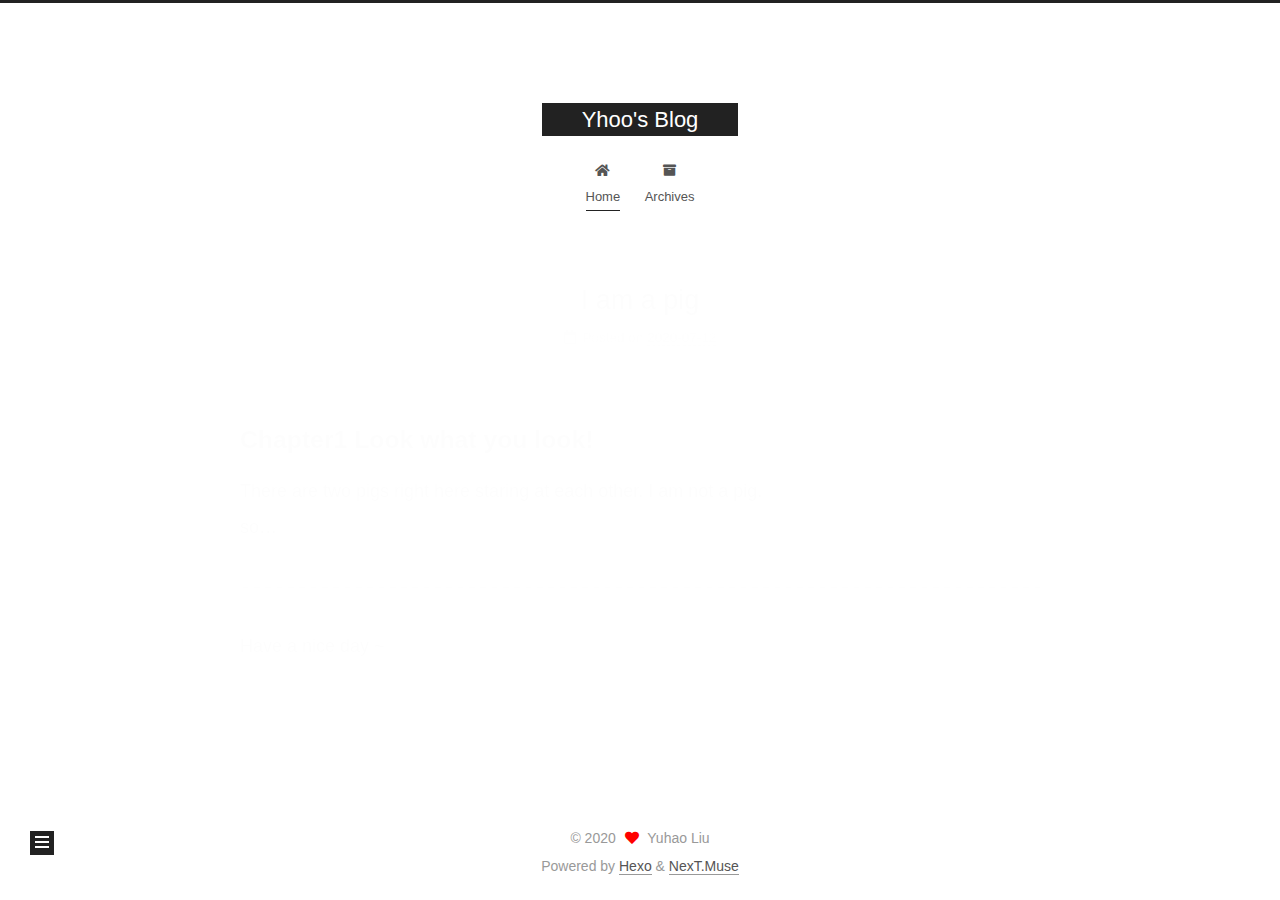
==== commit ed82cf87: "Site updated: 2020-07-12 12:59:48" ====
--- a/index.html
+++ b/index.html
@@ -21,11 +21,11 @@
   </script>
 
   <meta property="og:type" content="website">
-<meta property="og:title" content="Hexo">
+<meta property="og:title" content="Yhoo&#39;s Blog">
 <meta property="og:url" content="http://yoursite.com/index.html">
-<meta property="og:site_name" content="Hexo">
+<meta property="og:site_name" content="Yhoo&#39;s Blog">
 <meta property="og:locale" content="en_US">
-<meta property="article:author" content="John Doe">
+<meta property="article:author" content="Yuhao Liu">
 <meta name="twitter:card" content="summary">
 
 <link rel="canonical" href="http://yoursite.com/">
@@ -41,7 +41,7 @@
   };
 </script>
 
-  <title>Hexo</title>
+  <title>Yhoo's Blog</title>
   
 
 
@@ -92,7 +92,7 @@
 
     <a href="/" class="brand" rel="start">
       <span class="logo-line-before"><i></i></span>
-      <h1 class="site-title">Hexo</h1>
+      <h1 class="site-title">Yhoo's Blog</h1>
       <span class="logo-line-after"><i></i></span>
     </a>
   </div>
@@ -149,12 +149,12 @@
 
     <span hidden itemprop="author" itemscope itemtype="http://schema.org/Person">
       <meta itemprop="image" content="/images/avatar.gif">
-      <meta itemprop="name" content="John Doe">
+      <meta itemprop="name" content="Yuhao Liu">
       <meta itemprop="description" content="">
     </span>
 
     <span hidden itemprop="publisher" itemscope itemtype="http://schema.org/Organization">
-      <meta itemprop="name" content="Hexo">
+      <meta itemprop="name" content="Yhoo's Blog">
     </span>
       <header class="post-header">
         <h2 class="post-title" itemprop="name headline">
@@ -260,7 +260,7 @@
 
       <div class="site-overview-wrap sidebar-panel">
         <div class="site-author motion-element" itemprop="author" itemscope itemtype="http://schema.org/Person">
-  <p class="site-author-name" itemprop="name">John Doe</p>
+  <p class="site-author-name" itemprop="name">Yuhao Liu</p>
   <div class="site-description" itemprop="description"></div>
 </div>
 <div class="site-state-wrap motion-element">
@@ -300,7 +300,7 @@
   <span class="with-love">
     <i class="fa fa-heart"></i>
   </span>
-  <span class="author" itemprop="copyrightHolder">John Doe</span>
+  <span class="author" itemprop="copyrightHolder">Yuhao Liu</span>
 </div>
   <div class="powered-by">Powered by <a href="https://hexo.io/" class="theme-link" rel="noopener" target="_blank">Hexo</a> & <a href="https://muse.theme-next.org/" class="theme-link" rel="noopener" target="_blank">NexT.Muse</a>
   </div>
--- a/css/main.css
+++ b/css/main.css
@@ -1168,7 +1168,7 @@
 }
 .links-of-author a::before,
 .links-of-author span.exturl::before {
-  background: #b86677;
+  background: #b4ff60;
   border-radius: 50%;
   content: ' ';
   display: inline-block;
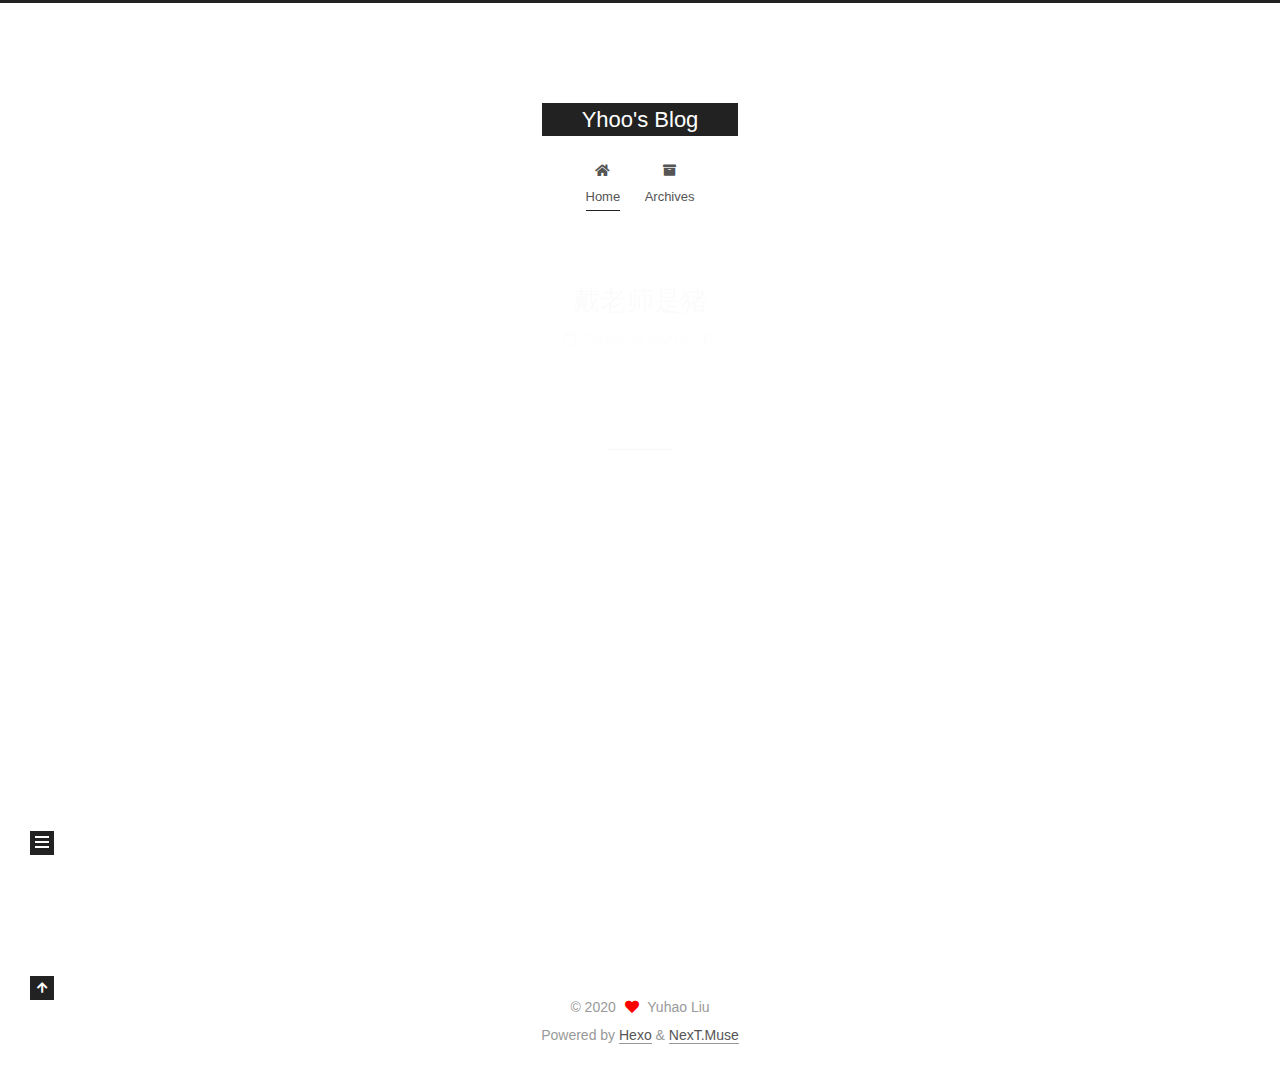
==== commit 948fb5a3: "Site updated: 2020-07-12 13:16:24" ====
--- a/index.html
+++ b/index.html
@@ -141,6 +141,63 @@
 
           <div class="content index posts-expand">
             
+      
+  
+  
+  <article itemscope itemtype="http://schema.org/Article" class="post-block" lang="en">
+    <link itemprop="mainEntityOfPage" href="http://yoursite.com/2020/07/12/%E6%88%B4%E8%80%81%E5%B8%88%E6%98%AF%E7%8C%AA/">
+
+    <span hidden itemprop="author" itemscope itemtype="http://schema.org/Person">
+      <meta itemprop="image" content="/images/avatar.gif">
+      <meta itemprop="name" content="Yuhao Liu">
+      <meta itemprop="description" content="">
+    </span>
+
+    <span hidden itemprop="publisher" itemscope itemtype="http://schema.org/Organization">
+      <meta itemprop="name" content="Yhoo's Blog">
+    </span>
+      <header class="post-header">
+        <h2 class="post-title" itemprop="name headline">
+          
+            <a href="/2020/07/12/%E6%88%B4%E8%80%81%E5%B8%88%E6%98%AF%E7%8C%AA/" class="post-title-link" itemprop="url">戴老师是猪</a>
+        </h2>
+
+        <div class="post-meta">
+            <span class="post-meta-item">
+              <span class="post-meta-item-icon">
+                <i class="far fa-calendar"></i>
+              </span>
+              <span class="post-meta-item-text">Posted on</span>
+
+              <time title="Created: 2020-07-12 13:02:33" itemprop="dateCreated datePublished" datetime="2020-07-12T13:02:33+08:00">2020-07-12</time>
+            </span>
+
+          
+
+        </div>
+      </header>
+
+    
+    
+    
+    <div class="post-body" itemprop="articleBody">
+
+      
+          
+      
+    </div>
+
+    
+    
+    
+      <footer class="post-footer">
+        <div class="post-eof"></div>
+      </footer>
+  </article>
+  
+  
+  
+
       
   
   
@@ -268,7 +325,7 @@
       <div class="site-state-item site-state-posts">
           <a href="/archives/">
         
-          <span class="site-state-item-count">1</span>
+          <span class="site-state-item-count">2</span>
           <span class="site-state-item-name">posts</span>
         </a>
       </div>
--- a/css/main.css
+++ b/css/main.css
@@ -1168,7 +1168,7 @@
 }
 .links-of-author a::before,
 .links-of-author span.exturl::before {
-  background: #b4ff60;
+  background: #d91d54;
   border-radius: 50%;
   content: ' ';
   display: inline-block;
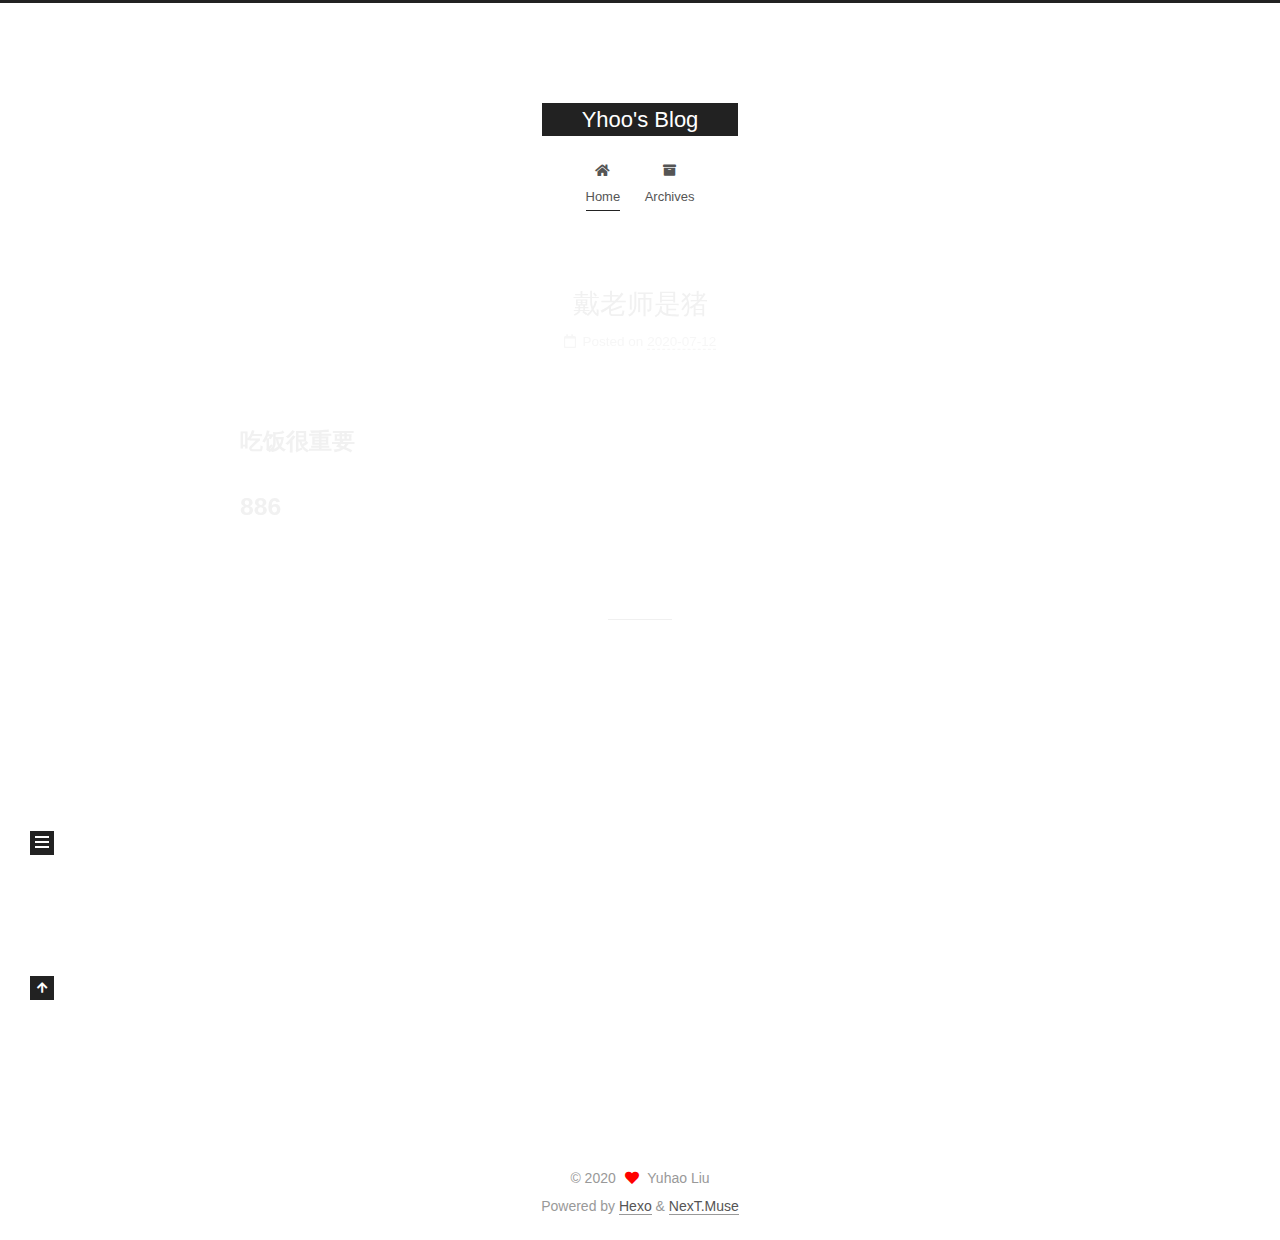
==== commit 93138461: "Site updated: 2020-07-14 10:04:01" ====
--- a/index.html
+++ b/index.html
@@ -1,5 +1,5 @@
 <!DOCTYPE html>
-<html lang="en">
+<html lang="zh-Hans">
 <head>
   <meta charset="UTF-8">
 <meta name="viewport" content="width=device-width, initial-scale=1, maximum-scale=2">
@@ -24,7 +24,6 @@
 <meta property="og:title" content="Yhoo&#39;s Blog">
 <meta property="og:url" content="http://yoursite.com/index.html">
 <meta property="og:site_name" content="Yhoo&#39;s Blog">
-<meta property="og:locale" content="en_US">
 <meta property="article:author" content="Yuhao Liu">
 <meta name="twitter:card" content="summary">
 
@@ -37,7 +36,7 @@
     sidebar: "",
     isHome : true,
     isPost : false,
-    lang   : 'en'
+    lang   : 'zh-Hans'
   };
 </script>
 
@@ -144,7 +143,7 @@
       
   
   
-  <article itemscope itemtype="http://schema.org/Article" class="post-block" lang="en">
+  <article itemscope itemtype="http://schema.org/Article" class="post-block" lang="zh-Hans">
     <link itemprop="mainEntityOfPage" href="http://yoursite.com/2020/07/12/%E6%88%B4%E8%80%81%E5%B8%88%E6%98%AF%E7%8C%AA/">
 
     <span hidden itemprop="author" itemscope itemtype="http://schema.org/Person">
@@ -160,63 +159,6 @@
         <h2 class="post-title" itemprop="name headline">
           
             <a href="/2020/07/12/%E6%88%B4%E8%80%81%E5%B8%88%E6%98%AF%E7%8C%AA/" class="post-title-link" itemprop="url">戴老师是猪</a>
-        </h2>
-
-        <div class="post-meta">
-            <span class="post-meta-item">
-              <span class="post-meta-item-icon">
-                <i class="far fa-calendar"></i>
-              </span>
-              <span class="post-meta-item-text">Posted on</span>
-
-              <time title="Created: 2020-07-12 13:02:33" itemprop="dateCreated datePublished" datetime="2020-07-12T13:02:33+08:00">2020-07-12</time>
-            </span>
-
-          
-
-        </div>
-      </header>
-
-    
-    
-    
-    <div class="post-body" itemprop="articleBody">
-
-      
-          
-      
-    </div>
-
-    
-    
-    
-      <footer class="post-footer">
-        <div class="post-eof"></div>
-      </footer>
-  </article>
-  
-  
-  
-
-      
-  
-  
-  <article itemscope itemtype="http://schema.org/Article" class="post-block" lang="en">
-    <link itemprop="mainEntityOfPage" href="http://yoursite.com/2020/07/12/I-am-a-pig/">
-
-    <span hidden itemprop="author" itemscope itemtype="http://schema.org/Person">
-      <meta itemprop="image" content="/images/avatar.gif">
-      <meta itemprop="name" content="Yuhao Liu">
-      <meta itemprop="description" content="">
-    </span>
-
-    <span hidden itemprop="publisher" itemscope itemtype="http://schema.org/Organization">
-      <meta itemprop="name" content="Yhoo's Blog">
-    </span>
-      <header class="post-header">
-        <h2 class="post-title" itemprop="name headline">
-          
-            <a href="/2020/07/12/I-am-a-pig/" class="post-title-link" itemprop="url">I am a pig</a>
         </h2>
 
         <div class="post-meta">
@@ -227,7 +169,65 @@
               <span class="post-meta-item-text">Posted on</span>
               
 
-              <time title="Created: 2020-07-12 11:47:40 / Modified: 12:01:49" itemprop="dateCreated datePublished" datetime="2020-07-12T11:47:40+08:00">2020-07-12</time>
+              <time title="Created: 2020-07-12 13:02:33 / Modified: 13:17:49" itemprop="dateCreated datePublished" datetime="2020-07-12T13:02:33+08:00">2020-07-12</time>
+            </span>
+
+          
+
+        </div>
+      </header>
+
+    
+    
+    
+    <div class="post-body" itemprop="articleBody">
+
+      
+          <h3 id="吃饭很重要"><a href="#吃饭很重要" class="headerlink" title="吃饭很重要"></a>吃饭很重要</h3><h2 id="886"><a href="#886" class="headerlink" title="886"></a>886</h2>
+      
+    </div>
+
+    
+    
+    
+      <footer class="post-footer">
+        <div class="post-eof"></div>
+      </footer>
+  </article>
+  
+  
+  
+
+      
+  
+  
+  <article itemscope itemtype="http://schema.org/Article" class="post-block" lang="zh-Hans">
+    <link itemprop="mainEntityOfPage" href="http://yoursite.com/2020/07/12/I-am-a-pig/">
+
+    <span hidden itemprop="author" itemscope itemtype="http://schema.org/Person">
+      <meta itemprop="image" content="/images/avatar.gif">
+      <meta itemprop="name" content="Yuhao Liu">
+      <meta itemprop="description" content="">
+    </span>
+
+    <span hidden itemprop="publisher" itemscope itemtype="http://schema.org/Organization">
+      <meta itemprop="name" content="Yhoo's Blog">
+    </span>
+      <header class="post-header">
+        <h2 class="post-title" itemprop="name headline">
+          
+            <a href="/2020/07/12/I-am-a-pig/" class="post-title-link" itemprop="url">I am a pig</a>
+        </h2>
+
+        <div class="post-meta">
+            <span class="post-meta-item">
+              <span class="post-meta-item-icon">
+                <i class="far fa-calendar"></i>
+              </span>
+              <span class="post-meta-item-text">Posted on</span>
+              
+
+              <time title="Created: 2020-07-12 11:47:40 / Modified: 13:17:52" itemprop="dateCreated datePublished" datetime="2020-07-12T11:47:40+08:00">2020-07-12</time>
             </span>
 
           
@@ -329,6 +329,10 @@
           <span class="site-state-item-name">posts</span>
         </a>
       </div>
+      <div class="site-state-item site-state-tags">
+        <span class="site-state-item-count">2</span>
+        <span class="site-state-item-name">tags</span>
+      </div>
   </nav>
 </div>
 
